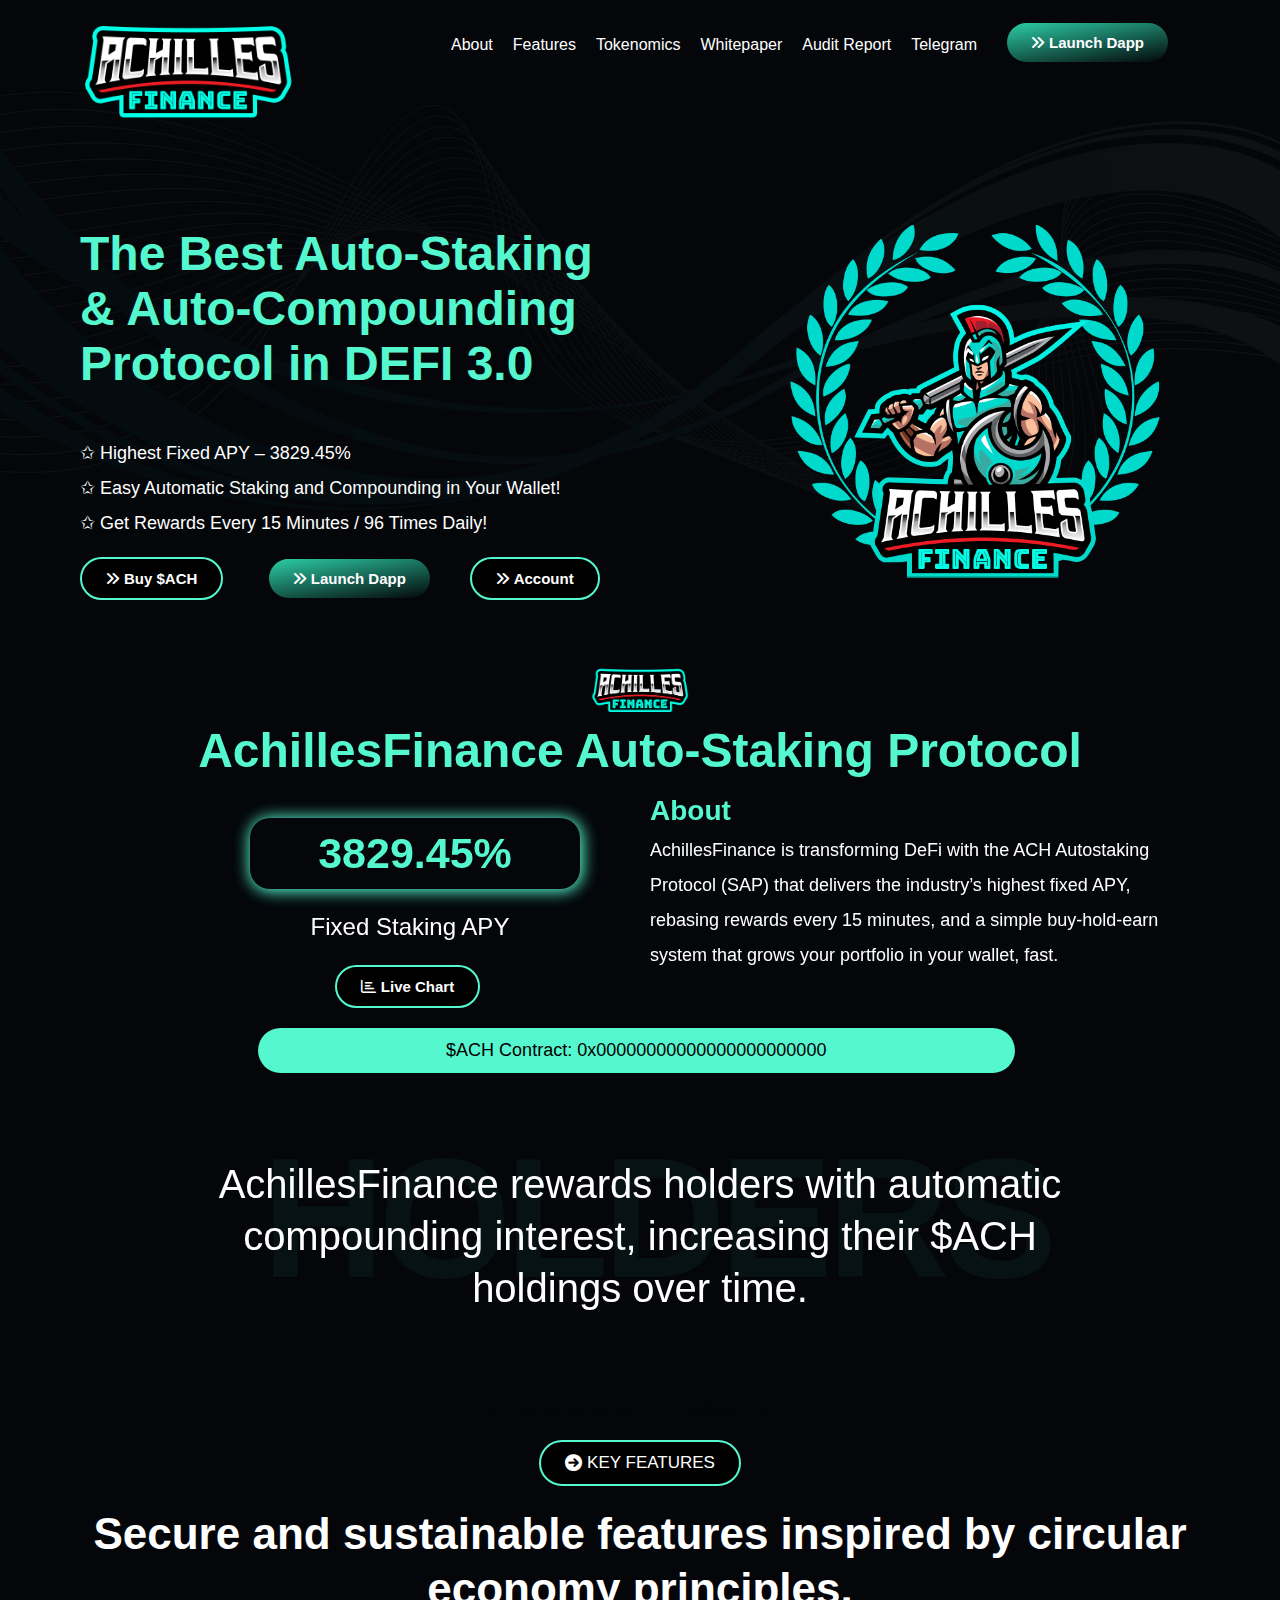
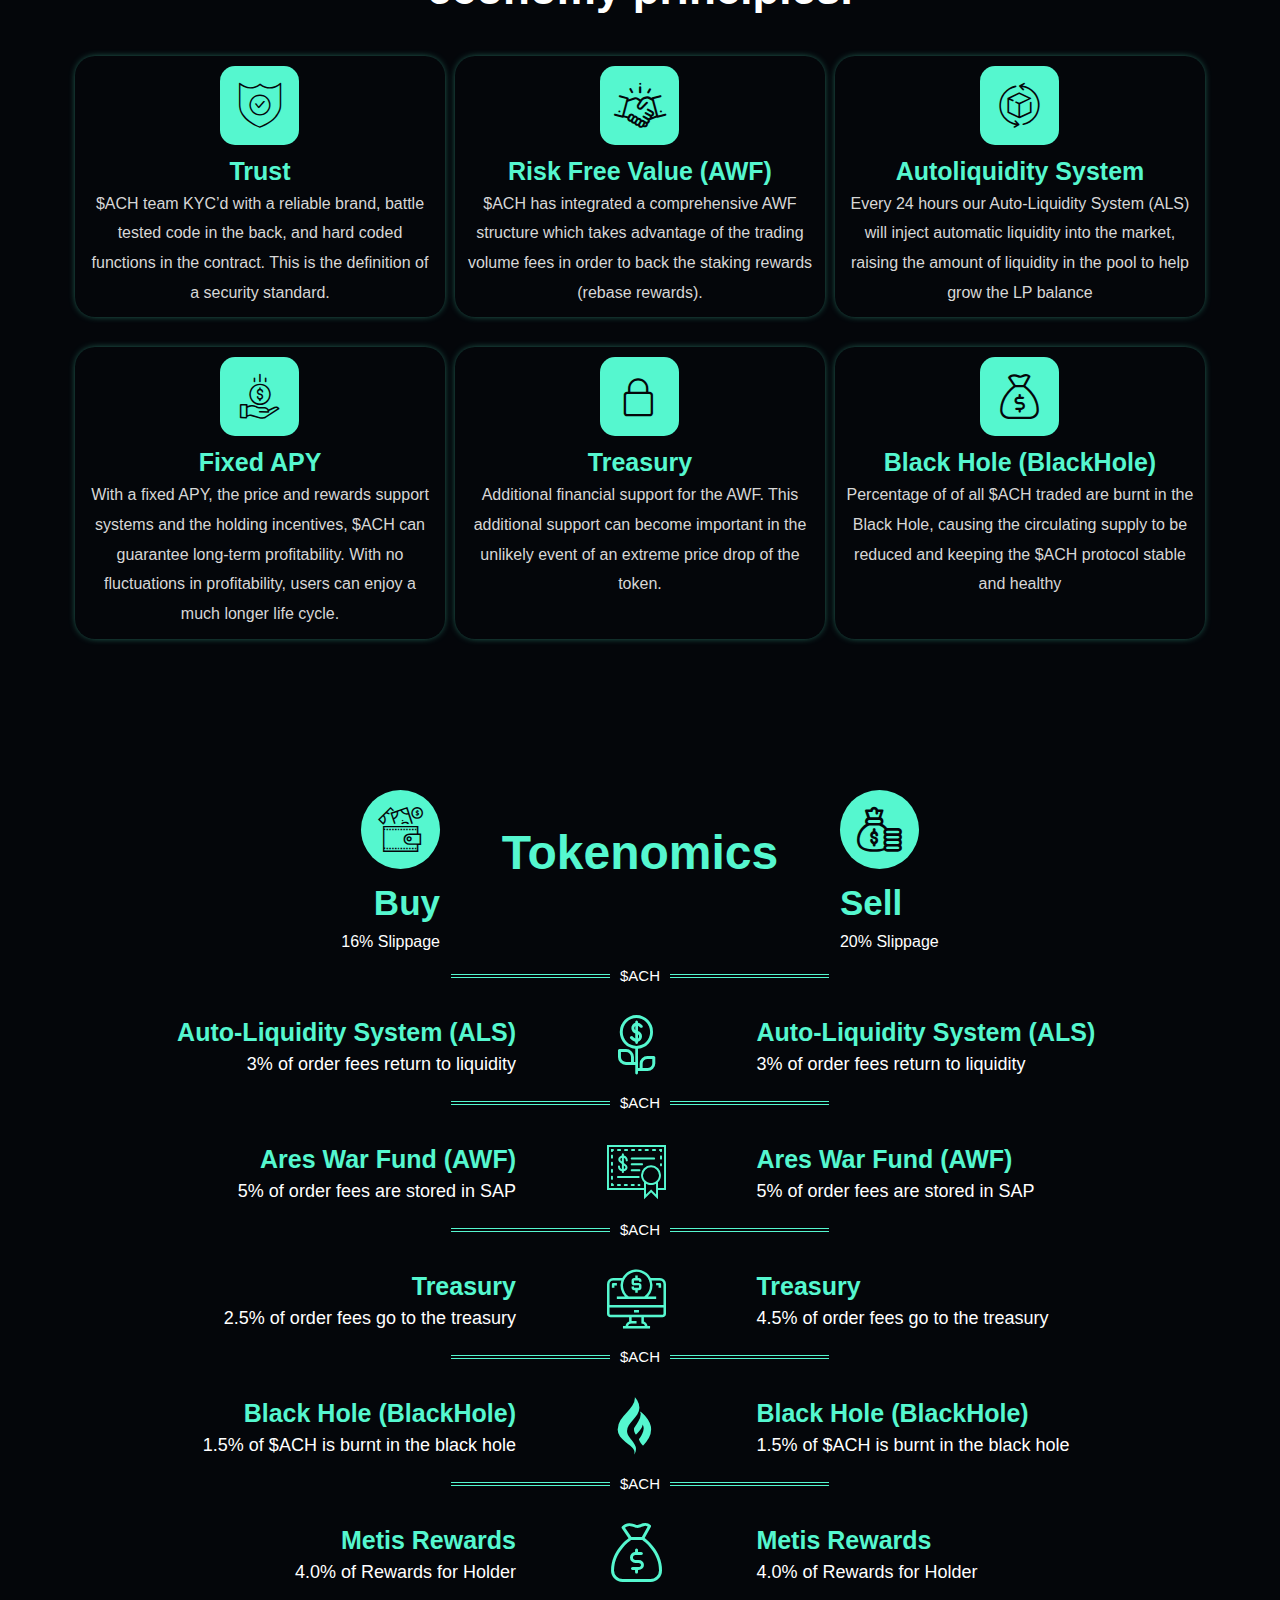
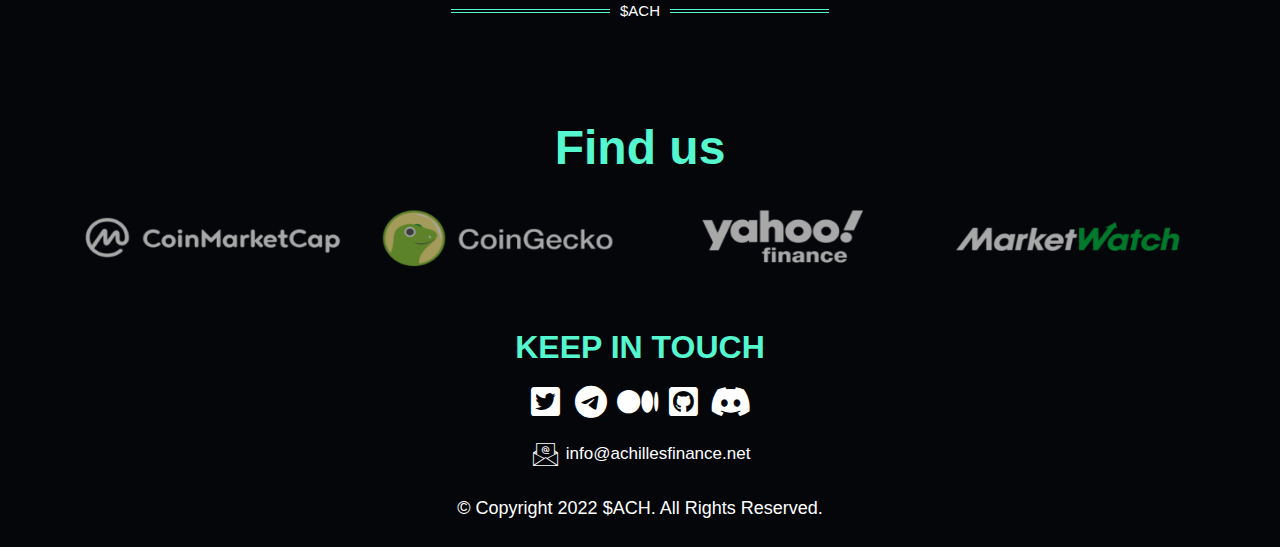
==== index.html @ 30a42293 "update" ====
<!DOCTYPE html>

<html lang="en-US">
    <head>
        <meta http-equiv="Content-Type" content="text/html; charset=UTF-8" />

        <meta name="viewport" content="width=device-width, initial-scale=1" />
        <link rel="profile" href="https://gmpg.org/xfn/11" />
        <title>AchillesFinance – $ACH</title>
        <meta name="robots" content="max-image-preview:large" />
        <link rel="dns-prefetch" href="https://use.fontawesome.com/" />
        <link rel="dns-prefetch" href="https://s.w.org/" />
        <link rel="alternate" type="application/rss+xml" title="AchillesFinance » Feed" href="https://achillesfinance.net/feed/" />
        <link rel="alternate" type="application/rss+xml" title="AchillesFinance » Comments Feed" href="https://achillesfinance.net/comments/feed/" />
        <script type="text/javascript" id="www-widgetapi-script" src="./assets/www-widgetapi.js" async=""></script>
        <script src="./assets/iframe_api"></script>
		<meta property="twitter:card" content="summary_large_image" />
        <meta property="twitter:site" content="@achillesmetis" />
        <meta property="twitter:creator" content="@achillesmetis" />
        <meta property="twitter:title" content="AchillesFinance rewards holders with automatic compounding interest, increasing their $ACH holdings over time." />
        <meta
            property="twitter:description"
            content="AchillesFinance rewards holders with automatic compounding interest, increasing their $ACH holdings over time."
        />
        <meta property="twitter:image" content="https://achillesfinance.net/banner.png" />
        <meta property="og:image" content="https://achillesfinance.net/banner.png" />
        <meta property="og:image:type" content="image/png" />
        <meta property="og:image:width" content="300" />
        <meta property="og:image:height" content="300" />
        <meta property="og:image:alt" content="AchillesFinance rewards holders with automatic compounding interest, increasing their $ACH holdings over time." />
        <meta
            property="og:description"
            content="AchillesFinance rewards holders with automatic compounding interest, increasing their $ACH holdings over time."
        />
        <script>
            window._wpemojiSettings = {
                baseUrl: "https:\/\/s.w.org\/images\/core\/emoji\/13.1.0\/72x72\/",
                ext: ".png",
                svgUrl: "https:\/\/s.w.org\/images\/core\/emoji\/13.1.0\/svg\/",
                svgExt: ".svg",
                source: { concatemoji: "https:\/\/achillesfinance.net\/wp-includes\/js\/wp-emoji-release.min.js?ver=5.9.2" },
            };
            /*! This file is auto-generated */
            !(function (e, a, t) {
                var n,
                    r,
                    o,
                    i = a.createElement("canvas"),
                    p = i.getContext && i.getContext("2d");
                function s(e, t) {
                    var a = String.fromCharCode;
                    p.clearRect(0, 0, i.width, i.height), p.fillText(a.apply(this, e), 0, 0);
                    e = i.toDataURL();
                    return p.clearRect(0, 0, i.width, i.height), p.fillText(a.apply(this, t), 0, 0), e === i.toDataURL();
                }
                function c(e) {
                    var t = a.createElement("script");
                    (t.src = e), (t.defer = t.type = "text/javascript"), a.getElementsByTagName("head")[0].appendChild(t);
                }
                for (o = Array("flag", "emoji"), t.supports = { everything: !0, everythingExceptFlag: !0 }, r = 0; r < o.length; r++)
                    (t.supports[o[r]] = (function (e) {
                        if (!p || !p.fillText) return !1;
                        switch (((p.textBaseline = "top"), (p.font = "600 32px Arial"), e)) {
                            case "flag":
                                return s([127987, 65039, 8205, 9895, 65039], [127987, 65039, 8203, 9895, 65039])
                                    ? !1
                                    : !s([55356, 56826, 55356, 56819], [55356, 56826, 8203, 55356, 56819]) &&
                                          !s(
                                              [55356, 57332, 56128, 56423, 56128, 56418, 56128, 56421, 56128, 56430, 56128, 56423, 56128, 56447],
                                              [55356, 57332, 8203, 56128, 56423, 8203, 56128, 56418, 8203, 56128, 56421, 8203, 56128, 56430, 8203, 56128, 56423, 8203, 56128, 56447]
                                          );
                            case "emoji":
                                return !s([10084, 65039, 8205, 55357, 56613], [10084, 65039, 8203, 55357, 56613]);
                        }
                        return !1;
                    })(o[r])),
                        (t.supports.everything = t.supports.everything && t.supports[o[r]]),
                        "flag" !== o[r] && (t.supports.everythingExceptFlag = t.supports.everythingExceptFlag && t.supports[o[r]]);
                (t.supports.everythingExceptFlag = t.supports.everythingExceptFlag && !t.supports.flag),
                    (t.DOMReady = !1),
                    (t.readyCallback = function () {
                        t.DOMReady = !0;
                    }),
                    t.supports.everything ||
                        ((n = function () {
                            t.readyCallback();
                        }),
                        a.addEventListener
                            ? (a.addEventListener("DOMContentLoaded", n, !1), e.addEventListener("load", n, !1))
                            : (e.attachEvent("onload", n),
                              a.attachEvent("onreadystatechange", function () {
                                  "complete" === a.readyState && t.readyCallback();
                              })),
                        (n = t.source || {}).concatemoji ? c(n.concatemoji) : n.wpemoji && n.twemoji && (c(n.twemoji), c(n.wpemoji)));
            })(window, document, window._wpemojiSettings);
        </script>
        <script src="./assets/wp-emoji-release.min.js" type="text/javascript" defer=""></script>
        <style>
            img.wp-smiley,
            img.emoji {
                display: inline !important;
                border: none !important;
                box-shadow: none !important;
                height: 1em !important;
                width: 1em !important;
                margin: 0 0.07em !important;
                vertical-align: -0.1em !important;
                background: none !important;
                padding: 0 !important;
            }
        </style>
        <link rel="stylesheet" id="astra-theme-css-css" href="./assets/main.min.css" media="all" />
        <style id="astra-theme-css-inline-css">
            html {
                font-size: 93.75%;
            }
            a,
            .page-title {
                color: var(--ast-global-color-0);
            }
            a:hover,
            a:focus {
                color: var(--ast-global-color-1);
            }
            body,
            button,
            input,
            select,
            textarea,
            .ast-button,
            .ast-custom-button {
                font-family: -apple-system, BlinkMacSystemFont, Segoe UI, Roboto, Oxygen-Sans, Ubuntu, Cantarell, Helvetica Neue, sans-serif;
                font-weight: inherit;
                font-size: 15px;
                font-size: 1rem;
            }
            blockquote {
                color: var(--ast-global-color-3);
            }
            .site-title {
                font-size: 35px;
                font-size: 2.3333333333333rem;
                display: block;
            }
            .ast-archive-description .ast-archive-title {
                font-size: 40px;
                font-size: 2.6666666666667rem;
            }
            .site-header .site-description {
                font-size: 15px;
                font-size: 1rem;
                display: none;
            }
            .entry-title {
                font-size: 30px;
                font-size: 2rem;
            }
            h1,
            .entry-content h1 {
                font-size: 40px;
                font-size: 2.6666666666667rem;
            }
            h2,
            .entry-content h2 {
                font-size: 30px;
                font-size: 2rem;
            }
            h3,
            .entry-content h3 {
                font-size: 25px;
                font-size: 1.6666666666667rem;
            }
            h4,
            .entry-content h4 {
                font-size: 20px;
                font-size: 1.3333333333333rem;
            }
            h5,
            .entry-content h5 {
                font-size: 18px;
                font-size: 1.2rem;
            }
            h6,
            .entry-content h6 {
                font-size: 15px;
                font-size: 1rem;
            }
            .ast-single-post .entry-title,
            .page-title {
                font-size: 30px;
                font-size: 2rem;
            }
            ::selection {
                background-color: var(--ast-global-color-0);
                color: #ffffff;
            }
            body,
            h1,
            .entry-title a,
            .entry-content h1,
            h2,
            .entry-content h2,
            h3,
            .entry-content h3,
            h4,
            .entry-content h4,
            h5,
            .entry-content h5,
            h6,
            .entry-content h6 {
                color: var(--ast-global-color-3);
            }
            .tagcloud a:hover,
            .tagcloud a:focus,
            .tagcloud a.current-item {
                color: #ffffff;
                border-color: var(--ast-global-color-0);
                background-color: var(--ast-global-color-0);
            }
            input:focus,
            input[type="text"]:focus,
            input[type="email"]:focus,
            input[type="url"]:focus,
            input[type="password"]:focus,
            input[type="reset"]:focus,
            input[type="search"]:focus,
            textarea:focus {
                border-color: var(--ast-global-color-0);
            }
            input[type="radio"]:checked,
            input[type="reset"],
            input[type="checkbox"]:checked,
            input[type="checkbox"]:hover:checked,
            input[type="checkbox"]:focus:checked,
            input[type="range"]::-webkit-slider-thumb {
                border-color: var(--ast-global-color-0);
                background-color: var(--ast-global-color-0);
                box-shadow: none;
            }
            .site-footer a:hover + .post-count,
            .site-footer a:focus + .post-count {
                background: var(--ast-global-color-0);
                border-color: var(--ast-global-color-0);
            }
            .single .nav-links .nav-previous,
            .single .nav-links .nav-next {
                color: var(--ast-global-color-0);
            }
            .entry-meta,
            .entry-meta * {
                line-height: 1.45;
                color: var(--ast-global-color-0);
            }
            .entry-meta a:hover,
            .entry-meta a:hover *,
            .entry-meta a:focus,
            .entry-meta a:focus *,
            .page-links > .page-link,
            .page-links .page-link:hover,
            .post-navigation a:hover {
                color: var(--ast-global-color-1);
            }
            #cat option,
            .secondary .calendar_wrap thead a,
            .secondary .calendar_wrap thead a:visited {
                color: var(--ast-global-color-0);
            }
            .secondary .calendar_wrap #today,
            .ast-progress-val span {
                background: var(--ast-global-color-0);
            }
            .secondary a:hover + .post-count,
            .secondary a:focus + .post-count {
                background: var(--ast-global-color-0);
                border-color: var(--ast-global-color-0);
            }
            .calendar_wrap #today > a {
                color: #ffffff;
            }
            .page-links .page-link,
            .single .post-navigation a {
                color: var(--ast-global-color-0);
            }
            .ast-archive-title {
                color: var(--ast-global-color-2);
            }
            .widget-title {
                font-size: 21px;
                font-size: 1.4rem;
                color: var(--ast-global-color-2);
            }
            .ast-single-post .entry-content a,
            .ast-comment-content a:not(.ast-comment-edit-reply-wrap a) {
                text-decoration: underline;
            }
            .ast-single-post .wp-block-button .wp-block-button__link,
            .ast-single-post .elementor-button-wrapper .elementor-button,
            .ast-single-post .entry-content .uagb-tab a,
            .ast-single-post .entry-content .uagb-ifb-cta a,
            .ast-single-post .entry-content .wp-block-uagb-buttons a,
            .ast-single-post .entry-content .uabb-module-content a,
            .ast-single-post .entry-content .uagb-post-grid a,
            .ast-single-post .entry-content .uagb-timeline a,
            .ast-single-post .entry-content .uagb-toc__wrap a,
            .ast-single-post .entry-content .uagb-taxomony-box a,
            .ast-single-post .entry-content .woocommerce a {
                text-decoration: none;
            }
            .ast-logo-title-inline .site-logo-img {
                padding-right: 1em;
            }
            .ast-page-builder-template .hentry {
                margin: 0;
            }
            .ast-page-builder-template .site-content > .ast-container {
                max-width: 100%;
                padding: 0;
            }
            .ast-page-builder-template .site-content #primary {
                padding: 0;
                margin: 0;
            }
            .ast-page-builder-template .no-results {
                text-align: center;
                margin: 4em auto;
            }
            .ast-page-builder-template .ast-pagination {
                padding: 2em;
            }
            .ast-page-builder-template .entry-header.ast-no-title.ast-no-thumbnail {
                margin-top: 0;
            }
            .ast-page-builder-template .entry-header.ast-header-without-markup {
                margin-top: 0;
                margin-bottom: 0;
            }
            .ast-page-builder-template .entry-header.ast-no-title.ast-no-meta {
                margin-bottom: 0;
            }
            .ast-page-builder-template.single .post-navigation {
                padding-bottom: 2em;
            }
            .ast-page-builder-template.single-post .site-content > .ast-container {
                max-width: 100%;
            }
            .ast-page-builder-template .entry-header {
                margin-top: 4em;
                margin-left: auto;
                margin-right: auto;
                padding-left: 20px;
                padding-right: 20px;
            }
            .ast-page-builder-template .ast-archive-description {
                margin-top: 4em;
                margin-left: auto;
                margin-right: auto;
                padding-left: 20px;
                padding-right: 20px;
            }
            .single.ast-page-builder-template .entry-header {
                padding-left: 20px;
                padding-right: 20px;
            }
            @media (max-width: 921px) {
                #ast-desktop-header {
                    display: none;
                }
            }
            @media (min-width: 921px) {
                #ast-mobile-header {
                    display: none;
                }
            }
            .wp-block-buttons.aligncenter {
                justify-content: center;
            }
            @media (min-width: 1200px) {
                .wp-block-group .has-background {
                    padding: 20px;
                }
            }
            @media (min-width: 1200px) {
                .wp-block-cover-image.alignwide .wp-block-cover__inner-container,
                .wp-block-cover.alignwide .wp-block-cover__inner-container,
                .wp-block-cover-image.alignfull .wp-block-cover__inner-container,
                .wp-block-cover.alignfull .wp-block-cover__inner-container {
                    width: 100%;
                }
            }
            .ast-plain-container.ast-no-sidebar #primary {
                margin-top: 0;
                margin-bottom: 0;
            }
            @media (max-width: 921px) {
                .ast-theme-transparent-header #primary,
                .ast-theme-transparent-header #secondary {
                    padding: 0;
                }
            }
            .wp-block-columns {
                margin-bottom: unset;
            }
            .wp-block-image.size-full {
                margin: 2rem 0;
            }
            .wp-block-separator.has-background {
                padding: 0;
            }
            .wp-block-gallery {
                margin-bottom: 1.6em;
            }
            .wp-block-group {
                padding-top: 4em;
                padding-bottom: 4em;
            }
            .wp-block-group__inner-container .wp-block-columns:last-child,
            .wp-block-group__inner-container :last-child,
            .wp-block-table table {
                margin-bottom: 0;
            }
            .blocks-gallery-grid {
                width: 100%;
            }
            .wp-block-navigation-link__content {
                padding: 5px 0;
            }
            .wp-block-group .wp-block-group .has-text-align-center,
            .wp-block-group .wp-block-column .has-text-align-center {
                max-width: 100%;
            }
            .has-text-align-center {
                margin: 0 auto;
            }
            @media (max-width: 1200px) {
                .wp-block-group {
                    padding: 3em;
                }
                .wp-block-group .wp-block-group {
                    padding: 1.5em;
                }
                .wp-block-columns,
                .wp-block-column {
                    margin: 1rem 0;
                }
            }
            @media (min-width: 921px) {
                .wp-block-columns .wp-block-group {
                    padding: 2em;
                }
            }
            @media (max-width: 544px) {
                .wp-block-cover-image .wp-block-cover__inner-container,
                .wp-block-cover .wp-block-cover__inner-container {
                    width: unset;
                }
                .wp-block-cover,
                .wp-block-cover-image {
                    padding: 2em 0;
                }
                .wp-block-group,
                .wp-block-cover {
                    padding: 2em;
                }
                .wp-block-media-text__media img,
                .wp-block-media-text__media video {
                    width: unset;
                    max-width: 100%;
                }
                .wp-block-media-text.has-background .wp-block-media-text__content {
                    padding: 1em;
                }
            }
            @media (max-width: 921px) {
                .ast-plain-container.ast-no-sidebar #primary {
                    padding: 0;
                }
            }
            @media (min-width: 544px) {
                .entry-content .wp-block-media-text.has-media-on-the-right .wp-block-media-text__content {
                    padding: 0 8% 0 0;
                }
                .entry-content .wp-block-media-text .wp-block-media-text__content {
                    padding: 0 0 0 8%;
                }
                .ast-plain-container .site-content .entry-content .has-custom-content-position.is-position-bottom-left > *,
                .ast-plain-container .site-content .entry-content .has-custom-content-position.is-position-bottom-right > *,
                .ast-plain-container .site-content .entry-content .has-custom-content-position.is-position-top-left > *,
                .ast-plain-container .site-content .entry-content .has-custom-content-position.is-position-top-right > *,
                .ast-plain-container .site-content .entry-content .has-custom-content-position.is-position-center-right > *,
                .ast-plain-container .site-content .entry-content .has-custom-content-position.is-position-center-left > * {
                    margin: 0;
                }
            }
            @media (max-width: 544px) {
                .entry-content .wp-block-media-text .wp-block-media-text__content {
                    padding: 8% 0;
                }
                .wp-block-media-text .wp-block-media-text__media img {
                    width: auto;
                    max-width: 100%;
                }
            }
            .wp-block-button.is-style-outline .wp-block-button__link {
                border-color: var(--ast-global-color-0);
            }
            .wp-block-button.is-style-outline > .wp-block-button__link:not(.has-text-color),
            .wp-block-button.wp-block-button__link.is-style-outline:not(.has-text-color) {
                color: var(--ast-global-color-0);
            }
            .wp-block-button.is-style-outline .wp-block-button__link:hover,
            .wp-block-button.is-style-outline .wp-block-button__link:focus {
                color: #ffffff !important;
                background-color: var(--ast-global-color-1);
                border-color: var(--ast-global-color-1);
            }
            .post-page-numbers.current .page-link,
            .ast-pagination .page-numbers.current {
                color: #ffffff;
                border-color: var(--ast-global-color-0);
                background-color: var(--ast-global-color-0);
                border-radius: 2px;
            }
            @media (min-width: 544px) {
                .entry-content > .alignleft {
                    margin-right: 20px;
                }
                .entry-content > .alignright {
                    margin-left: 20px;
                }
            }
            h1.widget-title {
                font-weight: inherit;
            }
            h2.widget-title {
                font-weight: inherit;
            }
            h3.widget-title {
                font-weight: inherit;
            }
            @media (max-width: 921px) {
                .ast-separate-container .ast-article-post,
                .ast-separate-container .ast-article-single {
                    padding: 1.5em 2.14em;
                }
                .ast-separate-container #primary,
                .ast-separate-container #secondary {
                    padding: 1.5em 0;
                }
                #primary,
                #secondary {
                    padding: 1.5em 0;
                    margin: 0;
                }
                .ast-left-sidebar #content > .ast-container {
                    display: flex;
                    flex-direction: column-reverse;
                    width: 100%;
                }
                .ast-author-box img.avatar {
                    margin: 20px 0 0 0;
                }
            }
            @media (min-width: 922px) {
                .ast-separate-container.ast-right-sidebar #primary,
                .ast-separate-container.ast-left-sidebar #primary {
                    border: 0;
                }
                .search-no-results.ast-separate-container #primary {
                    margin-bottom: 4em;
                }
            }
            .wp-block-button .wp-block-button__link {
                color: #ffffff;
            }
            .wp-block-button .wp-block-button__link:hover,
            .wp-block-button .wp-block-button__link:focus {
                color: #ffffff;
                background-color: var(--ast-global-color-1);
                border-color: var(--ast-global-color-1);
            }
            .wp-block-button .wp-block-button__link {
                border-style: solid;
                border-color: var(--ast-global-color-0);
                background-color: var(--ast-global-color-0);
                color: #ffffff;
                font-family: inherit;
                font-weight: inherit;
                line-height: 1;
                border-radius: 2px;
            }
            .wp-block-buttons .wp-block-button .wp-block-button__link {
                padding-top: 15px;
                padding-right: 30px;
                padding-bottom: 15px;
                padding-left: 30px;
            }
            @media (max-width: 921px) {
                .wp-block-button .wp-block-button__link {
                    padding-top: 14px;
                    padding-right: 28px;
                    padding-bottom: 14px;
                    padding-left: 28px;
                }
            }
            @media (max-width: 544px) {
                .wp-block-button .wp-block-button__link {
                    padding-top: 12px;
                    padding-right: 24px;
                    padding-bottom: 12px;
                    padding-left: 24px;
                }
            }
            .menu-toggle,
            button,
            .ast-button,
            .ast-custom-button,
            .button,
            input#submit,
            input[type="button"],
            input[type="submit"],
            input[type="reset"],
            form[CLASS*="wp-block-search__"].wp-block-search .wp-block-search__inside-wrapper .wp-block-search__button,
            body .wp-block-file .wp-block-file__button {
                border-style: solid;
                border-top-width: 0;
                border-right-width: 0;
                border-left-width: 0;
                border-bottom-width: 0;
                color: #ffffff;
                border-color: var(--ast-global-color-0);
                background-color: var(--ast-global-color-0);
                border-radius: 2px;
                padding-top: 15px;
                padding-right: 30px;
                padding-bottom: 15px;
                padding-left: 30px;
                font-family: inherit;
                font-weight: inherit;
                line-height: 1;
            }
            button:focus,
            .menu-toggle:hover,
            button:hover,
            .ast-button:hover,
            .ast-custom-button:hover .button:hover,
            .ast-custom-button:hover,
            input[type="reset"]:hover,
            input[type="reset"]:focus,
            input#submit:hover,
            input#submit:focus,
            input[type="button"]:hover,
            input[type="button"]:focus,
            input[type="submit"]:hover,
            input[type="submit"]:focus,
            form[CLASS*="wp-block-search__"].wp-block-search .wp-block-search__inside-wrapper .wp-block-search__button:hover,
            form[CLASS*="wp-block-search__"].wp-block-search .wp-block-search__inside-wrapper .wp-block-search__button:focus,
            body .wp-block-file .wp-block-file__button:hover,
            body .wp-block-file .wp-block-file__button:focus {
                color: #ffffff;
                background-color: var(--ast-global-color-1);
                border-color: var(--ast-global-color-1);
            }
            @media (min-width: 544px) {
                .ast-container {
                    max-width: 100%;
                }
            }
            @media (max-width: 544px) {
                .ast-separate-container .ast-article-post,
                .ast-separate-container .ast-article-single,
                .ast-separate-container .comments-title,
                .ast-separate-container .ast-archive-description {
                    padding: 1.5em 1em;
                }
                .ast-separate-container #content .ast-container {
                    padding-left: 0.54em;
                    padding-right: 0.54em;
                }
                .ast-separate-container .ast-comment-list li.depth-1 {
                    padding: 1.5em 1em;
                    margin-bottom: 1.5em;
                }
                .ast-separate-container .ast-comment-list .bypostauthor {
                    padding: 0.5em;
                }
                .ast-search-menu-icon.ast-dropdown-active .search-field {
                    width: 170px;
                }
                .menu-toggle,
                button,
                .ast-button,
                .button,
                input#submit,
                input[type="button"],
                input[type="submit"],
                input[type="reset"] {
                    padding-top: 12px;
                    padding-right: 24px;
                    padding-bottom: 12px;
                    padding-left: 24px;
                }
            }
            @media (max-width: 921px) {
                .menu-toggle,
                button,
                .ast-button,
                .button,
                input#submit,
                input[type="button"],
                input[type="submit"],
                input[type="reset"] {
                    padding-top: 14px;
                    padding-right: 28px;
                    padding-bottom: 14px;
                    padding-left: 28px;
                }
                .ast-mobile-header-stack .main-header-bar .ast-search-menu-icon {
                    display: inline-block;
                }
                .ast-header-break-point.ast-header-custom-item-outside .ast-mobile-header-stack .main-header-bar .ast-search-icon {
                    margin: 0;
                }
                .ast-comment-avatar-wrap img {
                    max-width: 2.5em;
                }
                .ast-separate-container .ast-comment-list li.depth-1 {
                    padding: 1.5em 2.14em;
                }
                .ast-separate-container .comment-respond {
                    padding: 2em 2.14em;
                }
                .ast-comment-meta {
                    padding: 0 1.8888em 1.3333em;
                }
            }
            .entry-content > .wp-block-group,
            .entry-content > .wp-block-media-text,
            .entry-content > .wp-block-cover,
            .entry-content > .wp-block-columns {
                max-width: 58em;
                width: calc(100% - 4em);
                margin-left: auto;
                margin-right: auto;
            }
            .entry-content [class*="__inner-container"] > .alignfull {
                max-width: 100%;
                margin-left: 0;
                margin-right: 0;
            }
            .entry-content [class*="__inner-container"] > *:not(.alignwide):not(.alignfull):not(.alignleft):not(.alignright) {
                margin-left: auto;
                margin-right: auto;
            }
            .entry-content [class*="__inner-container"] > *:not(.alignwide):not(p):not(.alignfull):not(.alignleft):not(.alignright):not(.is-style-wide):not(iframe) {
                max-width: 50rem;
                width: 100%;
            }
            @media (min-width: 921px) {
                .entry-content > .wp-block-group.alignwide.has-background,
                .entry-content > .wp-block-group.alignfull.has-background,
                .entry-content > .wp-block-cover.alignwide,
                .entry-content > .wp-block-cover.alignfull,
                .entry-content > .wp-block-columns.has-background.alignwide,
                .entry-content > .wp-block-columns.has-background.alignfull {
                    margin-top: 0;
                    margin-bottom: 0;
                    padding: 6em 4em;
                }
                .entry-content > .wp-block-columns.has-background {
                    margin-bottom: 0;
                }
            }
            @media (min-width: 1200px) {
                .entry-content .alignfull p {
                    max-width: 1200px;
                }
                .entry-content .alignfull {
                    max-width: 100%;
                    width: 100%;
                }
                .ast-page-builder-template .entry-content .alignwide,
                .entry-content [class*="__inner-container"] > .alignwide {
                    max-width: 1200px;
                    margin-left: 0;
                    margin-right: 0;
                }
                .entry-content .alignfull [class*="__inner-container"] > .alignwide {
                    max-width: 80rem;
                }
            }
            @media (min-width: 545px) {
                .site-main .entry-content > .alignwide {
                    margin: 0 auto;
                }
                .wp-block-group.has-background,
                .entry-content > .wp-block-cover,
                .entry-content > .wp-block-columns.has-background {
                    padding: 4em;
                    margin-top: 0;
                    margin-bottom: 0;
                }
                .entry-content .wp-block-media-text.alignfull .wp-block-media-text__content,
                .entry-content .wp-block-media-text.has-background .wp-block-media-text__content {
                    padding: 0 8%;
                }
            }
            @media (max-width: 921px) {
                .site-title {
                    display: block;
                }
                .ast-archive-description .ast-archive-title {
                    font-size: 40px;
                }
                .site-header .site-description {
                    display: none;
                }
                .entry-title {
                    font-size: 30px;
                }
                h1,
                .entry-content h1 {
                    font-size: 30px;
                }
                h2,
                .entry-content h2 {
                    font-size: 25px;
                }
                h3,
                .entry-content h3 {
                    font-size: 20px;
                }
                .ast-single-post .entry-title,
                .page-title {
                    font-size: 30px;
                }
            }
            @media (max-width: 544px) {
                .site-title {
                    display: block;
                }
                .ast-archive-description .ast-archive-title {
                    font-size: 40px;
                }
                .site-header .site-description {
                    display: none;
                }
                .entry-title {
                    font-size: 30px;
                }
                h1,
                .entry-content h1 {
                    font-size: 30px;
                }
                h2,
                .entry-content h2 {
                    font-size: 25px;
                }
                h3,
                .entry-content h3 {
                    font-size: 20px;
                }
                .ast-single-post .entry-title,
                .page-title {
                    font-size: 30px;
                }
            }
            @media (max-width: 921px) {
                html {
                    font-size: 85.5%;
                }
            }
            @media (max-width: 544px) {
                html {
                    font-size: 85.5%;
                }
            }
            @media (min-width: 922px) {
                .ast-container {
                    max-width: 1240px;
                }
            }
            @media (min-width: 922px) {
                .site-content .ast-container {
                    display: flex;
                }
            }
            @media (max-width: 921px) {
                .site-content .ast-container {
                    flex-direction: column;
                }
            }
            @media (min-width: 922px) {
                .main-header-menu .sub-menu .menu-item.ast-left-align-sub-menu:hover > .sub-menu,
                .main-header-menu .sub-menu .menu-item.ast-left-align-sub-menu.focus > .sub-menu {
                    margin-left: -0px;
                }
            }
            .wp-block-search {
                margin-bottom: 20px;
            }
            .wp-block-site-tagline {
                margin-top: 20px;
            }
            form.wp-block-search .wp-block-search__input,
            .wp-block-search.wp-block-search__button-inside .wp-block-search__inside-wrapper,
            .wp-block-search.wp-block-search__button-inside .wp-block-search__inside-wrapper {
                border-color: #eaeaea;
                background: #fafafa;
            }
            .wp-block-search.wp-block-search__button-inside .wp-block-search__inside-wrapper .wp-block-search__input:focus,
            .wp-block-loginout input:focus {
                outline: thin dotted;
            }
            .wp-block-loginout input:focus {
                border-color: transparent;
            }
            form.wp-block-search .wp-block-search__inside-wrapper .wp-block-search__input {
                padding: 12px;
            }
            form.wp-block-search .wp-block-search__button svg {
                fill: currentColor;
                width: 20px;
                height: 20px;
            }
            .wp-block-loginout p label {
                display: block;
            }
            .wp-block-loginout p:not(.login-remember):not(.login-submit) input {
                width: 100%;
            }
            .wp-block-loginout .login-remember input {
                width: 1.1rem;
                height: 1.1rem;
                margin: 0 5px 4px 0;
                vertical-align: middle;
            }
            body .wp-block-file .wp-block-file__button {
                text-decoration: none;
            }
            blockquote {
                padding: 0 1.2em 1.2em;
            }
            .wp-block-file {
                display: flex;
                align-items: center;
                flex-wrap: wrap;
                justify-content: space-between;
            }
            .wp-block-pullquote {
                border: none;
            }
            .wp-block-pullquote blockquote::before {
                content: "\201D";
                font-family: "Helvetica", sans-serif;
                display: flex;
                transform: rotate(180deg);
                font-size: 6rem;
                font-style: normal;
                line-height: 1;
                font-weight: bold;
                align-items: center;
                justify-content: center;
            }
            figure.wp-block-pullquote.is-style-solid-color blockquote {
                max-width: 100%;
                text-align: inherit;
            }
            ul.wp-block-categories-list.wp-block-categories,
            ul.wp-block-archives-list.wp-block-archives {
                list-style-type: none;
            }
            .wp-block-button__link {
                border: 2px solid currentColor;
            }
            ul,
            ol {
                margin-left: 20px;
            }
            figure.alignright figcaption {
                text-align: right;
            }
            :root .has-ast-global-color-0-color {
                color: var(--ast-global-color-0);
            }
            :root .has-ast-global-color-0-background-color {
                background-color: var(--ast-global-color-0);
            }
            :root .wp-block-button .has-ast-global-color-0-color {
                color: var(--ast-global-color-0);
            }
            :root .wp-block-button .has-ast-global-color-0-background-color {
                background-color: var(--ast-global-color-0);
            }
            :root .has-ast-global-color-1-color {
                color: var(--ast-global-color-1);
            }
            :root .has-ast-global-color-1-background-color {
                background-color: var(--ast-global-color-1);
            }
            :root .wp-block-button .has-ast-global-color-1-color {
                color: var(--ast-global-color-1);
            }
            :root .wp-block-button .has-ast-global-color-1-background-color {
                background-color: var(--ast-global-color-1);
            }
            :root .has-ast-global-color-2-color {
                color: var(--ast-global-color-2);
            }
            :root .has-ast-global-color-2-background-color {
                background-color: var(--ast-global-color-2);
            }
            :root .wp-block-button .has-ast-global-color-2-color {
                color: var(--ast-global-color-2);
            }
            :root .wp-block-button .has-ast-global-color-2-background-color {
                background-color: var(--ast-global-color-2);
            }
            :root .has-ast-global-color-3-color {
                color: var(--ast-global-color-3);
            }
            :root .has-ast-global-color-3-background-color {
                background-color: var(--ast-global-color-3);
            }
            :root .wp-block-button .has-ast-global-color-3-color {
                color: var(--ast-global-color-3);
            }
            :root .wp-block-button .has-ast-global-color-3-background-color {
                background-color: var(--ast-global-color-3);
            }
            :root .has-ast-global-color-4-color {
                color: var(--ast-global-color-4);
            }
            :root .has-ast-global-color-4-background-color {
                background-color: var(--ast-global-color-4);
            }
            :root .wp-block-button .has-ast-global-color-4-color {
                color: var(--ast-global-color-4);
            }
            :root .wp-block-button .has-ast-global-color-4-background-color {
                background-color: var(--ast-global-color-4);
            }
            :root .has-ast-global-color-5-color {
                color: var(--ast-global-color-5);
            }
            :root .has-ast-global-color-5-background-color {
                background-color: var(--ast-global-color-5);
            }
            :root .wp-block-button .has-ast-global-color-5-color {
                color: var(--ast-global-color-5);
            }
            :root .wp-block-button .has-ast-global-color-5-background-color {
                background-color: var(--ast-global-color-5);
            }
            :root .has-ast-global-color-6-color {
                color: var(--ast-global-color-6);
            }
            :root .has-ast-global-color-6-background-color {
                background-color: var(--ast-global-color-6);
            }
            :root .wp-block-button .has-ast-global-color-6-color {
                color: var(--ast-global-color-6);
            }
            :root .wp-block-button .has-ast-global-color-6-background-color {
                background-color: var(--ast-global-color-6);
            }
            :root .has-ast-global-color-7-color {
                color: var(--ast-global-color-7);
            }
            :root .has-ast-global-color-7-background-color {
                background-color: var(--ast-global-color-7);
            }
            :root .wp-block-button .has-ast-global-color-7-color {
                color: var(--ast-global-color-7);
            }
            :root .wp-block-button .has-ast-global-color-7-background-color {
                background-color: var(--ast-global-color-7);
            }
            :root .has-ast-global-color-8-color {
                color: var(--ast-global-color-8);
            }
            :root .has-ast-global-color-8-background-color {
                background-color: var(--ast-global-color-8);
            }
            :root .wp-block-button .has-ast-global-color-8-color {
                color: var(--ast-global-color-8);
            }
            :root .wp-block-button .has-ast-global-color-8-background-color {
                background-color: var(--ast-global-color-8);
            }
            :root {
                --ast-global-color-0: #0170b9;
                --ast-global-color-1: #3a3a3a;
                --ast-global-color-2: #3a3a3a;
                --ast-global-color-3: #4b4f58;
                --ast-global-color-4: #f5f5f5;
                --ast-global-color-5: #ffffff;
                --ast-global-color-6: #f2f5f7;
                --ast-global-color-7: #424242;
                --ast-global-color-8: #000000;
            }
            .ast-breadcrumbs .trail-browse,
            .ast-breadcrumbs .trail-items,
            .ast-breadcrumbs .trail-items li {
                display: inline-block;
                margin: 0;
                padding: 0;
                border: none;
                background: inherit;
                text-indent: 0;
            }
            .ast-breadcrumbs .trail-browse {
                font-size: inherit;
                font-style: inherit;
                font-weight: inherit;
                color: inherit;
            }
            .ast-breadcrumbs .trail-items {
                list-style: none;
            }
            .trail-items li::after {
                padding: 0 0.3em;
                content: "\00bb";
            }
            .trail-items li:last-of-type::after {
                display: none;
            }
            h1,
            .entry-content h1,
            h2,
            .entry-content h2,
            h3,
            .entry-content h3,
            h4,
            .entry-content h4,
            h5,
            .entry-content h5,
            h6,
            .entry-content h6 {
                color: var(--ast-global-color-2);
            }
            .entry-title a {
                color: var(--ast-global-color-2);
            }
            @media (max-width: 921px) {
                .ast-builder-grid-row-container.ast-builder-grid-row-tablet-3-firstrow .ast-builder-grid-row > *:first-child,
                .ast-builder-grid-row-container.ast-builder-grid-row-tablet-3-lastrow .ast-builder-grid-row > *:last-child {
                    grid-column: 1 / -1;
                }
            }
            @media (max-width: 544px) {
                .ast-builder-grid-row-container.ast-builder-grid-row-mobile-3-firstrow .ast-builder-grid-row > *:first-child,
                .ast-builder-grid-row-container.ast-builder-grid-row-mobile-3-lastrow .ast-builder-grid-row > *:last-child {
                    grid-column: 1 / -1;
                }
            }
            .ast-builder-layout-element[data-section="title_tagline"] {
                display: flex;
            }
            @media (max-width: 921px) {
                .ast-header-break-point .ast-builder-layout-element[data-section="title_tagline"] {
                    display: flex;
                }
            }
            @media (max-width: 544px) {
                .ast-header-break-point .ast-builder-layout-element[data-section="title_tagline"] {
                    display: flex;
                }
            }
            .elementor-widget-heading .elementor-heading-title {
                margin: 0;
            }
            .elementor-post.elementor-grid-item.hentry {
                margin-bottom: 0;
            }
            .woocommerce div.product .elementor-element.elementor-products-grid .related.products ul.products li.product,
            .elementor-element .elementor-wc-products .woocommerce[class*="columns-"] ul.products li.product {
                width: auto;
                margin: 0;
                float: none;
            }
            .elementor-toc__list-wrapper {
                margin: 0;
            }
            .ast-left-sidebar .elementor-section.elementor-section-stretched,
            .ast-right-sidebar .elementor-section.elementor-section-stretched {
                max-width: 100%;
                left: 0 !important;
            }
            .elementor-template-full-width .ast-container {
                display: block;
            }
            @media (max-width: 544px) {
                .elementor-element .elementor-wc-products .woocommerce[class*="columns-"] ul.products li.product {
                    width: auto;
                    margin: 0;
                }
                .elementor-element .woocommerce .woocommerce-result-count {
                    float: none;
                }
            }
            .ast-header-break-point .main-header-bar {
                border-bottom-width: 1px;
            }
            @media (min-width: 922px) {
                .main-header-bar {
                    border-bottom-width: 1px;
                }
            }
            .main-header-menu .menu-item,
            #astra-footer-menu .menu-item,
            .main-header-bar .ast-masthead-custom-menu-items {
                -js-display: flex;
                display: flex;
                -webkit-box-pack: center;
                -webkit-justify-content: center;
                -moz-box-pack: center;
                -ms-flex-pack: center;
                justify-content: center;
                -webkit-box-orient: vertical;
                -webkit-box-direction: normal;
                -webkit-flex-direction: column;
                -moz-box-orient: vertical;
                -moz-box-direction: normal;
                -ms-flex-direction: column;
                flex-direction: column;
            }
            .main-header-menu > .menu-item > .menu-link,
            #astra-footer-menu > .menu-item > .menu-link {
                height: 100%;
                -webkit-box-align: center;
                -webkit-align-items: center;
                -moz-box-align: center;
                -ms-flex-align: center;
                align-items: center;
                -js-display: flex;
                display: flex;
            }
            .ast-header-break-point .main-navigation ul .menu-item .menu-link .icon-arrow:first-of-type svg {
                top: 0.2em;
                margin-top: 0px;
                margin-left: 0px;
                width: 0.65em;
                transform: translate(0, -2px) rotateZ(270deg);
            }
            .ast-mobile-popup-content .ast-submenu-expanded > .ast-menu-toggle {
                transform: rotateX(180deg);
            }
            .ast-separate-container .blog-layout-1,
            .ast-separate-container .blog-layout-2,
            .ast-separate-container .blog-layout-3 {
                background-color: transparent;
                background-image: none;
            }
            .ast-separate-container .ast-article-post {
                background-color: var(--ast-global-color-5);
            }
            @media (max-width: 921px) {
                .ast-separate-container .ast-article-post {
                    background-color: var(--ast-global-color-5);
                }
            }
            @media (max-width: 544px) {
                .ast-separate-container .ast-article-post {
                    background-color: var(--ast-global-color-5);
                }
            }
            .ast-separate-container .ast-article-single:not(.ast-related-post),
            .ast-separate-container .comments-area .comment-respond,
            .ast-separate-container .comments-area .ast-comment-list li,
            .ast-separate-container .ast-woocommerce-container,
            .ast-separate-container .error-404,
            .ast-separate-container .no-results,
            .single.ast-separate-container .ast-author-meta,
            .ast-separate-container .related-posts-title-wrapper,
            .ast-separate-container.ast-two-container #secondary .widget,
            .ast-separate-container .comments-count-wrapper,
            .ast-box-layout.ast-plain-container .site-content,
            .ast-padded-layout.ast-plain-container .site-content,
            .ast-separate-container .comments-area .comments-title {
                background-color: var(--ast-global-color-5);
            }
            @media (max-width: 921px) {
                .ast-separate-container .ast-article-single:not(.ast-related-post),
                .ast-separate-container .comments-area .comment-respond,
                .ast-separate-container .comments-area .ast-comment-list li,
                .ast-separate-container .ast-woocommerce-container,
                .ast-separate-container .error-404,
                .ast-separate-container .no-results,
                .single.ast-separate-container .ast-author-meta,
                .ast-separate-container .related-posts-title-wrapper,
                .ast-separate-container.ast-two-container #secondary .widget,
                .ast-separate-container .comments-count-wrapper,
                .ast-box-layout.ast-plain-container .site-content,
                .ast-padded-layout.ast-plain-container .site-content,
                .ast-separate-container .comments-area .comments-title {
                    background-color: var(--ast-global-color-5);
                }
            }
            @media (max-width: 544px) {
                .ast-separate-container .ast-article-single:not(.ast-related-post),
                .ast-separate-container .comments-area .comment-respond,
                .ast-separate-container .comments-area .ast-comment-list li,
                .ast-separate-container .ast-woocommerce-container,
                .ast-separate-container .error-404,
                .ast-separate-container .no-results,
                .single.ast-separate-container .ast-author-meta,
                .ast-separate-container .related-posts-title-wrapper,
                .ast-separate-container.ast-two-container #secondary .widget,
                .ast-separate-container .comments-count-wrapper,
                .ast-box-layout.ast-plain-container .site-content,
                .ast-padded-layout.ast-plain-container .site-content,
                .ast-separate-container .comments-area .comments-title {
                    background-color: var(--ast-global-color-5);
                }
            }
            .ast-plain-container,
            .ast-page-builder-template {
                background-color: var(--ast-global-color-5);
            }
            @media (max-width: 921px) {
                .ast-plain-container,
                .ast-page-builder-template {
                    background-color: var(--ast-global-color-5);
                }
            }
            @media (max-width: 544px) {
                .ast-plain-container,
                .ast-page-builder-template {
                    background-color: var(--ast-global-color-5);
                }
            }
            .ast-mobile-header-content > *,
            .ast-desktop-header-content > * {
                padding: 10px 0;
                height: auto;
            }
            .ast-mobile-header-content > *:first-child,
            .ast-desktop-header-content > *:first-child {
                padding-top: 10px;
            }
            .ast-mobile-header-content > .ast-builder-menu,
            .ast-desktop-header-content > .ast-builder-menu {
                padding-top: 0;
            }
            .ast-mobile-header-content > *:last-child,
            .ast-desktop-header-content > *:last-child {
                padding-bottom: 0;
            }
            .ast-mobile-header-content .ast-search-menu-icon.ast-inline-search label,
            .ast-desktop-header-content .ast-search-menu-icon.ast-inline-search label {
                width: 100%;
            }
            .ast-desktop-header-content .main-header-bar-navigation .ast-submenu-expanded > .ast-menu-toggle::before {
                transform: rotateX(180deg);
            }
            #ast-desktop-header .ast-desktop-header-content,
            .ast-mobile-header-content .ast-search-icon,
            .ast-desktop-header-content .ast-search-icon,
            .ast-mobile-header-wrap .ast-mobile-header-content,
            .ast-main-header-nav-open.ast-popup-nav-open .ast-mobile-header-wrap .ast-mobile-header-content,
            .ast-main-header-nav-open.ast-popup-nav-open .ast-desktop-header-content {
                display: none;
            }
            .ast-main-header-nav-open.ast-header-break-point #ast-desktop-header .ast-desktop-header-content,
            .ast-main-header-nav-open.ast-header-break-point .ast-mobile-header-wrap .ast-mobile-header-content {
                display: block;
            }
            .ast-desktop .ast-desktop-header-content .astra-menu-animation-slide-up > .menu-item > .sub-menu,
            .ast-desktop .ast-desktop-header-content .astra-menu-animation-slide-up > .menu-item .menu-item > .sub-menu,
            .ast-desktop .ast-desktop-header-content .astra-menu-animation-slide-down > .menu-item > .sub-menu,
            .ast-desktop .ast-desktop-header-content .astra-menu-animation-slide-down > .menu-item .menu-item > .sub-menu,
            .ast-desktop .ast-desktop-header-content .astra-menu-animation-fade > .menu-item > .sub-menu,
            .ast-desktop .ast-desktop-header-content .astra-menu-animation-fade > .menu-item .menu-item > .sub-menu {
                opacity: 1;
                visibility: visible;
            }
            .ast-hfb-header.ast-default-menu-enable.ast-header-break-point .ast-mobile-header-wrap .ast-mobile-header-content .main-header-bar-navigation {
                width: unset;
                margin: unset;
            }
            .ast-mobile-header-content.content-align-flex-end .main-header-bar-navigation .menu-item-has-children > .ast-menu-toggle,
            .ast-desktop-header-content.content-align-flex-end .main-header-bar-navigation .menu-item-has-children > .ast-menu-toggle {
                left: calc(20px - 0.907em);
            }
            .ast-mobile-header-content .ast-search-menu-icon,
            .ast-mobile-header-content .ast-search-menu-icon.slide-search,
            .ast-desktop-header-content .ast-search-menu-icon,
            .ast-desktop-header-content .ast-search-menu-icon.slide-search {
                width: 100%;
                position: relative;
                display: block;
                right: auto;
                transform: none;
            }
            .ast-mobile-header-content .ast-search-menu-icon.slide-search .search-form,
            .ast-mobile-header-content .ast-search-menu-icon .search-form,
            .ast-desktop-header-content .ast-search-menu-icon.slide-search .search-form,
            .ast-desktop-header-content .ast-search-menu-icon .search-form {
                right: 0;
                visibility: visible;
                opacity: 1;
                position: relative;
                top: auto;
                transform: none;
                padding: 0;
                display: block;
                overflow: hidden;
            }
            .ast-mobile-header-content .ast-search-menu-icon.ast-inline-search .search-field,
            .ast-mobile-header-content .ast-search-menu-icon .search-field,
            .ast-desktop-header-content .ast-search-menu-icon.ast-inline-search .search-field,
            .ast-desktop-header-content .ast-search-menu-icon .search-field {
                width: 100%;
                padding-right: 5.5em;
            }
            .ast-mobile-header-content .ast-search-menu-icon .search-submit,
            .ast-desktop-header-content .ast-search-menu-icon .search-submit {
                display: block;
                position: absolute;
                height: 100%;
                top: 0;
                right: 0;
                padding: 0 1em;
                border-radius: 0;
            }
            .ast-hfb-header.ast-default-menu-enable.ast-header-break-point .ast-mobile-header-wrap .ast-mobile-header-content .main-header-bar-navigation ul .sub-menu .menu-link {
                padding-left: 30px;
            }
            .ast-hfb-header.ast-default-menu-enable.ast-header-break-point .ast-mobile-header-wrap .ast-mobile-header-content .main-header-bar-navigation .sub-menu .menu-item .menu-item .menu-link {
                padding-left: 40px;
            }
            .ast-mobile-popup-drawer.active .ast-mobile-popup-inner {
                background-color: #ffffff;
            }
            .ast-mobile-header-wrap .ast-mobile-header-content,
            .ast-desktop-header-content {
                background-color: #ffffff;
            }
            .ast-mobile-popup-content > *,
            .ast-mobile-header-content > *,
            .ast-desktop-popup-content > *,
            .ast-desktop-header-content > * {
                padding-top: 0px;
                padding-bottom: 0px;
            }
            .content-align-flex-start .ast-builder-layout-element {
                justify-content: flex-start;
            }
            .content-align-flex-start .main-header-menu {
                text-align: left;
            }
            .ast-mobile-popup-drawer.active .menu-toggle-close {
                color: #3a3a3a;
            }
            .ast-mobile-header-wrap .ast-primary-header-bar,
            .ast-primary-header-bar .site-primary-header-wrap {
                min-height: 70px;
            }
            .ast-desktop .ast-primary-header-bar .main-header-menu > .menu-item {
                line-height: 70px;
            }
            @media (max-width: 921px) {
                #masthead .ast-mobile-header-wrap .ast-primary-header-bar,
                #masthead .ast-mobile-header-wrap .ast-below-header-bar {
                    padding-left: 20px;
                    padding-right: 20px;
                }
            }
            .ast-header-break-point .ast-primary-header-bar {
                border-bottom-width: 1px;
                border-bottom-color: #eaeaea;
                border-bottom-style: solid;
            }
            @media (min-width: 922px) {
                .ast-primary-header-bar {
                    border-bottom-width: 1px;
                    border-bottom-color: #eaeaea;
                    border-bottom-style: solid;
                }
            }
            .ast-primary-header-bar {
                background-color: #ffffff;
                background-image: none;
            }
            .ast-primary-header-bar {
                display: block;
            }
            @media (max-width: 921px) {
                .ast-header-break-point .ast-primary-header-bar {
                    display: grid;
                }
            }
            @media (max-width: 544px) {
                .ast-header-break-point .ast-primary-header-bar {
                    display: grid;
                }
            }
            [data-section="section-header-mobile-trigger"] .ast-button-wrap .ast-mobile-menu-trigger-minimal {
                color: var(--ast-global-color-0);
                border: none;
                background: transparent;
            }
            [data-section="section-header-mobile-trigger"] .ast-button-wrap .mobile-menu-toggle-icon .ast-mobile-svg {
                width: 20px;
                height: 20px;
                fill: var(--ast-global-color-0);
            }
            [data-section="section-header-mobile-trigger"] .ast-button-wrap .mobile-menu-wrap .mobile-menu {
                color: var(--ast-global-color-0);
            }
            .ast-builder-menu-mobile .main-navigation .menu-item > .menu-link {
                font-family: inherit;
                font-weight: inherit;
            }
            .ast-builder-menu-mobile .main-navigation .menu-item.menu-item-has-children > .ast-menu-toggle {
                top: 0;
            }
            .ast-builder-menu-mobile .main-navigation .menu-item-has-children > .menu-link:after {
                content: unset;
            }
            .ast-hfb-header .ast-builder-menu-mobile .main-header-menu,
            .ast-hfb-header .ast-builder-menu-mobile .main-navigation .menu-item .menu-link,
            .ast-hfb-header .ast-builder-menu-mobile .main-navigation .menu-item .sub-menu .menu-link {
                border-style: none;
            }
            .ast-builder-menu-mobile .main-navigation .menu-item.menu-item-has-children > .ast-menu-toggle {
                top: 0;
            }
            @media (max-width: 921px) {
                .ast-builder-menu-mobile .main-navigation .menu-item.menu-item-has-children > .ast-menu-toggle {
                    top: 0;
                }
                .ast-builder-menu-mobile .main-navigation .menu-item-has-children > .menu-link:after {
                    content: unset;
                }
            }
            @media (max-width: 544px) {
                .ast-builder-menu-mobile .main-navigation .menu-item.menu-item-has-children > .ast-menu-toggle {
                    top: 0;
                }
            }
            .ast-builder-menu-mobile .main-navigation {
                display: block;
            }
            @media (max-width: 921px) {
                .ast-header-break-point .ast-builder-menu-mobile .main-navigation {
                    display: block;
                }
            }
            @media (max-width: 544px) {
                .ast-header-break-point .ast-builder-menu-mobile .main-navigation {
                    display: block;
                }
            }
            :root {
                --e-global-color-astglobalcolor0: #0170b9;
                --e-global-color-astglobalcolor1: #3a3a3a;
                --e-global-color-astglobalcolor2: #3a3a3a;
                --e-global-color-astglobalcolor3: #4b4f58;
                --e-global-color-astglobalcolor4: #f5f5f5;
                --e-global-color-astglobalcolor5: #ffffff;
                --e-global-color-astglobalcolor6: #f2f5f7;
                --e-global-color-astglobalcolor7: #424242;
                --e-global-color-astglobalcolor8: #000000;
            }
        </style>
        <link rel="stylesheet" id="dashicons-css" href="./assets/dashicons.min.css" media="all" />
        <link rel="stylesheet" id="elusive-css" href="./assets/elusive.min.css" media="all" />
        <link rel="stylesheet" id="font-awesome-css" href="./assets/font-awesome.min.css" media="all" />
        <link rel="stylesheet" id="foundation-icons-css" href="./assets/foundation-icons.min.css" media="all" />
        <link rel="stylesheet" id="genericons-css" href="./assets/genericons.min.css" media="all" />
        <link rel="stylesheet" id="menu-icons-extra-css" href="./assets/extra.min.css" media="all" />
        <link rel="stylesheet" id="wp-block-library-css" href="./assets/style.min.css" media="all" />
        <style id="global-styles-inline-css">
            body {
                --wp--preset--color--black: #000000;
                --wp--preset--color--cyan-bluish-gray: #abb8c3;
                --wp--preset--color--white: #ffffff;
                --wp--preset--color--pale-pink: #f78da7;
                --wp--preset--color--vivid-red: #cf2e2e;
                --wp--preset--color--luminous-vivid-orange: #ff6900;
                --wp--preset--color--luminous-vivid-amber: #fcb900;
                --wp--preset--color--light-green-cyan: #7bdcb5;
                --wp--preset--color--vivid-green-cyan: #00d084;
                --wp--preset--color--pale-cyan-blue: #8ed1fc;
                --wp--preset--color--vivid-cyan-blue: #0693e3;
                --wp--preset--color--vivid-purple: #9b51e0;
                --wp--preset--color--ast-global-color-0: var(--ast-global-color-0);
                --wp--preset--color--ast-global-color-1: var(--ast-global-color-1);
                --wp--preset--color--ast-global-color-2: var(--ast-global-color-2);
                --wp--preset--color--ast-global-color-3: var(--ast-global-color-3);
                --wp--preset--color--ast-global-color-4: var(--ast-global-color-4);
                --wp--preset--color--ast-global-color-5: var(--ast-global-color-5);
                --wp--preset--color--ast-global-color-6: var(--ast-global-color-6);
                --wp--preset--color--ast-global-color-7: var(--ast-global-color-7);
                --wp--preset--color--ast-global-color-8: var(--ast-global-color-8);
                --wp--preset--gradient--vivid-cyan-blue-to-vivid-purple: linear-gradient(135deg, rgba(6, 147, 227, 1) 0%, rgb(155, 81, 224) 100%);
                --wp--preset--gradient--light-green-cyan-to-vivid-green-cyan: linear-gradient(135deg, rgb(122, 220, 180) 0%, rgb(0, 208, 130) 100%);
                --wp--preset--gradient--luminous-vivid-amber-to-luminous-vivid-orange: linear-gradient(135deg, rgba(252, 185, 0, 1) 0%, rgba(255, 105, 0, 1) 100%);
                --wp--preset--gradient--luminous-vivid-orange-to-vivid-red: linear-gradient(135deg, rgba(255, 105, 0, 1) 0%, rgb(207, 46, 46) 100%);
                --wp--preset--gradient--very-light-gray-to-cyan-bluish-gray: linear-gradient(135deg, rgb(238, 238, 238) 0%, rgb(169, 184, 195) 100%);
                --wp--preset--gradient--cool-to-warm-spectrum: linear-gradient(135deg, rgb(74, 234, 220) 0%, rgb(151, 120, 209) 20%, rgb(207, 42, 186) 40%, rgb(238, 44, 130) 60%, rgb(251, 105, 98) 80%, rgb(254, 248, 76) 100%);
                --wp--preset--gradient--blush-light-purple: linear-gradient(135deg, rgb(255, 206, 236) 0%, rgb(152, 150, 240) 100%);
                --wp--preset--gradient--blush-bordeaux: linear-gradient(135deg, rgb(254, 205, 165) 0%, rgb(254, 45, 45) 50%, rgb(107, 0, 62) 100%);
                --wp--preset--gradient--luminous-dusk: linear-gradient(135deg, rgb(255, 203, 112) 0%, rgb(199, 81, 192) 50%, rgb(65, 88, 208) 100%);
                --wp--preset--gradient--pale-ocean: linear-gradient(135deg, rgb(255, 245, 203) 0%, rgb(182, 227, 212) 50%, rgb(51, 167, 181) 100%);
                --wp--preset--gradient--electric-grass: linear-gradient(135deg, rgb(202, 248, 128) 0%, rgb(113, 206, 126) 100%);
                --wp--preset--gradient--midnight: linear-gradient(135deg, rgb(2, 3, 129) 0%, rgb(40, 116, 252) 100%);
                --wp--preset--duotone--dark-grayscale: url("#wp-duotone-dark-grayscale");
                --wp--preset--duotone--grayscale: url("#wp-duotone-grayscale");
                --wp--preset--duotone--purple-yellow: url("#wp-duotone-purple-yellow");
                --wp--preset--duotone--blue-red: url("#wp-duotone-blue-red");
                --wp--preset--duotone--midnight: url("#wp-duotone-midnight");
                --wp--preset--duotone--magenta-yellow: url("#wp-duotone-magenta-yellow");
                --wp--preset--duotone--purple-green: url("#wp-duotone-purple-green");
                --wp--preset--duotone--blue-orange: url("#wp-duotone-blue-orange");
                --wp--preset--font-size--small: 13px;
                --wp--preset--font-size--medium: 20px;
                --wp--preset--font-size--large: 36px;
                --wp--preset--font-size--x-large: 42px;
            }
            body {
                margin: 0;
            }
            .wp-site-blocks > .alignleft {
                float: left;
                margin-right: 2em;
            }
            .wp-site-blocks > .alignright {
                float: right;
                margin-left: 2em;
            }
            .wp-site-blocks > .aligncenter {
                justify-content: center;
                margin-left: auto;
                margin-right: auto;
            }
            .has-black-color {
                color: var(--wp--preset--color--black) !important;
            }
            .has-cyan-bluish-gray-color {
                color: var(--wp--preset--color--cyan-bluish-gray) !important;
            }
            .has-white-color {
                color: var(--wp--preset--color--white) !important;
            }
            .has-pale-pink-color {
                color: var(--wp--preset--color--pale-pink) !important;
            }
            .has-vivid-red-color {
                color: var(--wp--preset--color--vivid-red) !important;
            }
            .has-luminous-vivid-orange-color {
                color: var(--wp--preset--color--luminous-vivid-orange) !important;
            }
            .has-luminous-vivid-amber-color {
                color: var(--wp--preset--color--luminous-vivid-amber) !important;
            }
            .has-light-green-cyan-color {
                color: var(--wp--preset--color--light-green-cyan) !important;
            }
            .has-vivid-green-cyan-color {
                color: var(--wp--preset--color--vivid-green-cyan) !important;
            }
            .has-pale-cyan-blue-color {
                color: var(--wp--preset--color--pale-cyan-blue) !important;
            }
            .has-vivid-cyan-blue-color {
                color: var(--wp--preset--color--vivid-cyan-blue) !important;
            }
            .has-vivid-purple-color {
                color: var(--wp--preset--color--vivid-purple) !important;
            }
            .has-ast-global-color-0-color {
                color: var(--wp--preset--color--ast-global-color-0) !important;
            }
            .has-ast-global-color-1-color {
                color: var(--wp--preset--color--ast-global-color-1) !important;
            }
            .has-ast-global-color-2-color {
                color: var(--wp--preset--color--ast-global-color-2) !important;
            }
            .has-ast-global-color-3-color {
                color: var(--wp--preset--color--ast-global-color-3) !important;
            }
            .has-ast-global-color-4-color {
                color: var(--wp--preset--color--ast-global-color-4) !important;
            }
            .has-ast-global-color-5-color {
                color: var(--wp--preset--color--ast-global-color-5) !important;
            }
            .has-ast-global-color-6-color {
                color: var(--wp--preset--color--ast-global-color-6) !important;
            }
            .has-ast-global-color-7-color {
                color: var(--wp--preset--color--ast-global-color-7) !important;
            }
            .has-ast-global-color-8-color {
                color: var(--wp--preset--color--ast-global-color-8) !important;
            }
            .has-black-background-color {
                background-color: var(--wp--preset--color--black) !important;
            }
            .has-cyan-bluish-gray-background-color {
                background-color: var(--wp--preset--color--cyan-bluish-gray) !important;
            }
            .has-white-background-color {
                background-color: var(--wp--preset--color--white) !important;
            }
            .has-pale-pink-background-color {
                background-color: var(--wp--preset--color--pale-pink) !important;
            }
            .has-vivid-red-background-color {
                background-color: var(--wp--preset--color--vivid-red) !important;
            }
            .has-luminous-vivid-orange-background-color {
                background-color: var(--wp--preset--color--luminous-vivid-orange) !important;
            }
            .has-luminous-vivid-amber-background-color {
                background-color: var(--wp--preset--color--luminous-vivid-amber) !important;
            }
            .has-light-green-cyan-background-color {
                background-color: var(--wp--preset--color--light-green-cyan) !important;
            }
            .has-vivid-green-cyan-background-color {
                background-color: var(--wp--preset--color--vivid-green-cyan) !important;
            }
            .has-pale-cyan-blue-background-color {
                background-color: var(--wp--preset--color--pale-cyan-blue) !important;
            }
            .has-vivid-cyan-blue-background-color {
                background-color: var(--wp--preset--color--vivid-cyan-blue) !important;
            }
            .has-vivid-purple-background-color {
                background-color: var(--wp--preset--color--vivid-purple) !important;
            }
            .has-ast-global-color-0-background-color {
                background-color: var(--wp--preset--color--ast-global-color-0) !important;
            }
            .has-ast-global-color-1-background-color {
                background-color: var(--wp--preset--color--ast-global-color-1) !important;
            }
            .has-ast-global-color-2-background-color {
                background-color: var(--wp--preset--color--ast-global-color-2) !important;
            }
            .has-ast-global-color-3-background-color {
                background-color: var(--wp--preset--color--ast-global-color-3) !important;
            }
            .has-ast-global-color-4-background-color {
                background-color: var(--wp--preset--color--ast-global-color-4) !important;
            }
            .has-ast-global-color-5-background-color {
                background-color: var(--wp--preset--color--ast-global-color-5) !important;
            }
            .has-ast-global-color-6-background-color {
                background-color: var(--wp--preset--color--ast-global-color-6) !important;
            }
            .has-ast-global-color-7-background-color {
                background-color: var(--wp--preset--color--ast-global-color-7) !important;
            }
            .has-ast-global-color-8-background-color {
                background-color: var(--wp--preset--color--ast-global-color-8) !important;
            }
            .has-black-border-color {
                border-color: var(--wp--preset--color--black) !important;
            }
            .has-cyan-bluish-gray-border-color {
                border-color: var(--wp--preset--color--cyan-bluish-gray) !important;
            }
            .has-white-border-color {
                border-color: var(--wp--preset--color--white) !important;
            }
            .has-pale-pink-border-color {
                border-color: var(--wp--preset--color--pale-pink) !important;
            }
            .has-vivid-red-border-color {
                border-color: var(--wp--preset--color--vivid-red) !important;
            }
            .has-luminous-vivid-orange-border-color {
                border-color: var(--wp--preset--color--luminous-vivid-orange) !important;
            }
            .has-luminous-vivid-amber-border-color {
                border-color: var(--wp--preset--color--luminous-vivid-amber) !important;
            }
            .has-light-green-cyan-border-color {
                border-color: var(--wp--preset--color--light-green-cyan) !important;
            }
            .has-vivid-green-cyan-border-color {
                border-color: var(--wp--preset--color--vivid-green-cyan) !important;
            }
            .has-pale-cyan-blue-border-color {
                border-color: var(--wp--preset--color--pale-cyan-blue) !important;
            }
            .has-vivid-cyan-blue-border-color {
                border-color: var(--wp--preset--color--vivid-cyan-blue) !important;
            }
            .has-vivid-purple-border-color {
                border-color: var(--wp--preset--color--vivid-purple) !important;
            }
            .has-ast-global-color-0-border-color {
                border-color: var(--wp--preset--color--ast-global-color-0) !important;
            }
            .has-ast-global-color-1-border-color {
                border-color: var(--wp--preset--color--ast-global-color-1) !important;
            }
            .has-ast-global-color-2-border-color {
                border-color: var(--wp--preset--color--ast-global-color-2) !important;
            }
            .has-ast-global-color-3-border-color {
                border-color: var(--wp--preset--color--ast-global-color-3) !important;
            }
            .has-ast-global-color-4-border-color {
                border-color: var(--wp--preset--color--ast-global-color-4) !important;
            }
            .has-ast-global-color-5-border-color {
                border-color: var(--wp--preset--color--ast-global-color-5) !important;
            }
            .has-ast-global-color-6-border-color {
                border-color: var(--wp--preset--color--ast-global-color-6) !important;
            }
            .has-ast-global-color-7-border-color {
                border-color: var(--wp--preset--color--ast-global-color-7) !important;
            }
            .has-ast-global-color-8-border-color {
                border-color: var(--wp--preset--color--ast-global-color-8) !important;
            }
            .has-vivid-cyan-blue-to-vivid-purple-gradient-background {
                background: var(--wp--preset--gradient--vivid-cyan-blue-to-vivid-purple) !important;
            }
            .has-light-green-cyan-to-vivid-green-cyan-gradient-background {
                background: var(--wp--preset--gradient--light-green-cyan-to-vivid-green-cyan) !important;
            }
            .has-luminous-vivid-amber-to-luminous-vivid-orange-gradient-background {
                background: var(--wp--preset--gradient--luminous-vivid-amber-to-luminous-vivid-orange) !important;
            }
            .has-luminous-vivid-orange-to-vivid-red-gradient-background {
                background: var(--wp--preset--gradient--luminous-vivid-orange-to-vivid-red) !important;
            }
            .has-very-light-gray-to-cyan-bluish-gray-gradient-background {
                background: var(--wp--preset--gradient--very-light-gray-to-cyan-bluish-gray) !important;
            }
            .has-cool-to-warm-spectrum-gradient-background {
                background: var(--wp--preset--gradient--cool-to-warm-spectrum) !important;
            }
            .has-blush-light-purple-gradient-background {
                background: var(--wp--preset--gradient--blush-light-purple) !important;
            }
            .has-blush-bordeaux-gradient-background {
                background: var(--wp--preset--gradient--blush-bordeaux) !important;
            }
            .has-luminous-dusk-gradient-background {
                background: var(--wp--preset--gradient--luminous-dusk) !important;
            }
            .has-pale-ocean-gradient-background {
                background: var(--wp--preset--gradient--pale-ocean) !important;
            }
            .has-electric-grass-gradient-background {
                background: var(--wp--preset--gradient--electric-grass) !important;
            }
            .has-midnight-gradient-background {
                background: var(--wp--preset--gradient--midnight) !important;
            }
            .has-small-font-size {
                font-size: var(--wp--preset--font-size--small) !important;
            }
            .has-medium-font-size {
                font-size: var(--wp--preset--font-size--medium) !important;
            }
            .has-large-font-size {
                font-size: var(--wp--preset--font-size--large) !important;
            }
            .has-x-large-font-size {
                font-size: var(--wp--preset--font-size--x-large) !important;
            }
        </style>
        <link rel="stylesheet" id="hfe-style-css" href="./assets/header-footer-elementor.css" media="all" />
        <link rel="stylesheet" id="elementor-frontend-css" href="./assets/frontend-lite.min.css" media="all" />
        <style id="elementor-frontend-inline-css">
            @-webkit-keyframes ha_fadeIn {
                0% {
                    opacity: 0;
                }
                to {
                    opacity: 1;
                }
            }
            @keyframes ha_fadeIn {
                0% {
                    opacity: 0;
                }
                to {
                    opacity: 1;
                }
            }
            @-webkit-keyframes ha_zoomIn {
                0% {
                    opacity: 0;
                    -webkit-transform: scale3d(0.3, 0.3, 0.3);
                    transform: scale3d(0.3, 0.3, 0.3);
                }
                50% {
                    opacity: 1;
                }
            }
            @keyframes ha_zoomIn {
                0% {
                    opacity: 0;
                    -webkit-transform: scale3d(0.3, 0.3, 0.3);
                    transform: scale3d(0.3, 0.3, 0.3);
                }
                50% {
                    opacity: 1;
                }
            }
            @-webkit-keyframes ha_rollIn {
                0% {
                    opacity: 0;
                    -webkit-transform: translate3d(-100%, 0, 0) rotate3d(0, 0, 1, -120deg);
                    transform: translate3d(-100%, 0, 0) rotate3d(0, 0, 1, -120deg);
                }
                to {
                    opacity: 1;
                }
            }
            @keyframes ha_rollIn {
                0% {
                    opacity: 0;
                    -webkit-transform: translate3d(-100%, 0, 0) rotate3d(0, 0, 1, -120deg);
                    transform: translate3d(-100%, 0, 0) rotate3d(0, 0, 1, -120deg);
                }
                to {
                    opacity: 1;
                }
            }
            @-webkit-keyframes ha_bounce {
                0%,
                20%,
                53%,
                to {
                    -webkit-animation-timing-function: cubic-bezier(0.215, 0.61, 0.355, 1);
                    animation-timing-function: cubic-bezier(0.215, 0.61, 0.355, 1);
                }
                40%,
                43% {
                    -webkit-transform: translate3d(0, -30px, 0) scaleY(1.1);
                    transform: translate3d(0, -30px, 0) scaleY(1.1);
                    -webkit-animation-timing-function: cubic-bezier(0.755, 0.05, 0.855, 0.06);
                    animation-timing-function: cubic-bezier(0.755, 0.05, 0.855, 0.06);
                }
                70% {
                    -webkit-transform: translate3d(0, -15px, 0) scaleY(1.05);
                    transform: translate3d(0, -15px, 0) scaleY(1.05);
                    -webkit-animation-timing-function: cubic-bezier(0.755, 0.05, 0.855, 0.06);
                    animation-timing-function: cubic-bezier(0.755, 0.05, 0.855, 0.06);
                }
                80% {
                    -webkit-transition-timing-function: cubic-bezier(0.215, 0.61, 0.355, 1);
                    transition-timing-function: cubic-bezier(0.215, 0.61, 0.355, 1);
                    -webkit-transform: translate3d(0, 0, 0) scaleY(0.95);
                    transform: translate3d(0, 0, 0) scaleY(0.95);
                }
                90% {
                    -webkit-transform: translate3d(0, -4px, 0) scaleY(1.02);
                    transform: translate3d(0, -4px, 0) scaleY(1.02);
                }
            }
            @keyframes ha_bounce {
                0%,
                20%,
                53%,
                to {
                    -webkit-animation-timing-function: cubic-bezier(0.215, 0.61, 0.355, 1);
                    animation-timing-function: cubic-bezier(0.215, 0.61, 0.355, 1);
                }
                40%,
                43% {
                    -webkit-transform: translate3d(0, -30px, 0) scaleY(1.1);
                    transform: translate3d(0, -30px, 0) scaleY(1.1);
                    -webkit-animation-timing-function: cubic-bezier(0.755, 0.05, 0.855, 0.06);
                    animation-timing-function: cubic-bezier(0.755, 0.05, 0.855, 0.06);
                }
                70% {
                    -webkit-transform: translate3d(0, -15px, 0) scaleY(1.05);
                    transform: translate3d(0, -15px, 0) scaleY(1.05);
                    -webkit-animation-timing-function: cubic-bezier(0.755, 0.05, 0.855, 0.06);
                    animation-timing-function: cubic-bezier(0.755, 0.05, 0.855, 0.06);
                }
                80% {
                    -webkit-transition-timing-function: cubic-bezier(0.215, 0.61, 0.355, 1);
                    transition-timing-function: cubic-bezier(0.215, 0.61, 0.355, 1);
                    -webkit-transform: translate3d(0, 0, 0) scaleY(0.95);
                    transform: translate3d(0, 0, 0) scaleY(0.95);
                }
                90% {
                    -webkit-transform: translate3d(0, -4px, 0) scaleY(1.02);
                    transform: translate3d(0, -4px, 0) scaleY(1.02);
                }
            }
            @-webkit-keyframes ha_bounceIn {
                0%,
                20%,
                40%,
                60%,
                80%,
                to {
                    -webkit-animation-timing-function: cubic-bezier(0.215, 0.61, 0.355, 1);
                    animation-timing-function: cubic-bezier(0.215, 0.61, 0.355, 1);
                }
                0% {
                    opacity: 0;
                    -webkit-transform: scale3d(0.3, 0.3, 0.3);
                    transform: scale3d(0.3, 0.3, 0.3);
                }
                20% {
                    -webkit-transform: scale3d(1.1, 1.1, 1.1);
                    transform: scale3d(1.1, 1.1, 1.1);
                }
                40% {
                    -webkit-transform: scale3d(0.9, 0.9, 0.9);
                    transform: scale3d(0.9, 0.9, 0.9);
                }
                60% {
                    opacity: 1;
                    -webkit-transform: scale3d(1.03, 1.03, 1.03);
                    transform: scale3d(1.03, 1.03, 1.03);
                }
                80% {
                    -webkit-transform: scale3d(0.97, 0.97, 0.97);
                    transform: scale3d(0.97, 0.97, 0.97);
                }
                to {
                    opacity: 1;
                }
            }
            @keyframes ha_bounceIn {
                0%,
                20%,
                40%,
                60%,
                80%,
                to {
                    -webkit-animation-timing-function: cubic-bezier(0.215, 0.61, 0.355, 1);
                    animation-timing-function: cubic-bezier(0.215, 0.61, 0.355, 1);
                }
                0% {
                    opacity: 0;
                    -webkit-transform: scale3d(0.3, 0.3, 0.3);
                    transform: scale3d(0.3, 0.3, 0.3);
                }
                20% {
                    -webkit-transform: scale3d(1.1, 1.1, 1.1);
                    transform: scale3d(1.1, 1.1, 1.1);
                }
                40% {
                    -webkit-transform: scale3d(0.9, 0.9, 0.9);
                    transform: scale3d(0.9, 0.9, 0.9);
                }
                60% {
                    opacity: 1;
                    -webkit-transform: scale3d(1.03, 1.03, 1.03);
                    transform: scale3d(1.03, 1.03, 1.03);
                }
                80% {
                    -webkit-transform: scale3d(0.97, 0.97, 0.97);
                    transform: scale3d(0.97, 0.97, 0.97);
                }
                to {
                    opacity: 1;
                }
            }
            @-webkit-keyframes ha_flipInX {
                0% {
                    opacity: 0;
                    -webkit-transform: perspective(400px) rotate3d(1, 0, 0, 90deg);
                    transform: perspective(400px) rotate3d(1, 0, 0, 90deg);
                    -webkit-animation-timing-function: ease-in;
                    animation-timing-function: ease-in;
                }
                40% {
                    -webkit-transform: perspective(400px) rotate3d(1, 0, 0, -20deg);
                    transform: perspective(400px) rotate3d(1, 0, 0, -20deg);
                    -webkit-animation-timing-function: ease-in;
                    animation-timing-function: ease-in;
                }
                60% {
                    opacity: 1;
                    -webkit-transform: perspective(400px) rotate3d(1, 0, 0, 10deg);
                    transform: perspective(400px) rotate3d(1, 0, 0, 10deg);
                }
                80% {
                    -webkit-transform: perspective(400px) rotate3d(1, 0, 0, -5deg);
                    transform: perspective(400px) rotate3d(1, 0, 0, -5deg);
                }
            }
            @keyframes ha_flipInX {
                0% {
                    opacity: 0;
                    -webkit-transform: perspective(400px) rotate3d(1, 0, 0, 90deg);
                    transform: perspective(400px) rotate3d(1, 0, 0, 90deg);
                    -webkit-animation-timing-function: ease-in;
                    animation-timing-function: ease-in;
                }
                40% {
                    -webkit-transform: perspective(400px) rotate3d(1, 0, 0, -20deg);
                    transform: perspective(400px) rotate3d(1, 0, 0, -20deg);
                    -webkit-animation-timing-function: ease-in;
                    animation-timing-function: ease-in;
                }
                60% {
                    opacity: 1;
                    -webkit-transform: perspective(400px) rotate3d(1, 0, 0, 10deg);
                    transform: perspective(400px) rotate3d(1, 0, 0, 10deg);
                }
                80% {
                    -webkit-transform: perspective(400px) rotate3d(1, 0, 0, -5deg);
                    transform: perspective(400px) rotate3d(1, 0, 0, -5deg);
                }
            }
            @-webkit-keyframes ha_flipInY {
                0% {
                    opacity: 0;
                    -webkit-transform: perspective(400px) rotate3d(0, 1, 0, 90deg);
                    transform: perspective(400px) rotate3d(0, 1, 0, 90deg);
                    -webkit-animation-timing-function: ease-in;
                    animation-timing-function: ease-in;
                }
                40% {
                    -webkit-transform: perspective(400px) rotate3d(0, 1, 0, -20deg);
                    transform: perspective(400px) rotate3d(0, 1, 0, -20deg);
                    -webkit-animation-timing-function: ease-in;
                    animation-timing-function: ease-in;
                }
                60% {
                    opacity: 1;
                    -webkit-transform: perspective(400px) rotate3d(0, 1, 0, 10deg);
                    transform: perspective(400px) rotate3d(0, 1, 0, 10deg);
                }
                80% {
                    -webkit-transform: perspective(400px) rotate3d(0, 1, 0, -5deg);
                    transform: perspective(400px) rotate3d(0, 1, 0, -5deg);
                }
            }
            @keyframes ha_flipInY {
                0% {
                    opacity: 0;
                    -webkit-transform: perspective(400px) rotate3d(0, 1, 0, 90deg);
                    transform: perspective(400px) rotate3d(0, 1, 0, 90deg);
                    -webkit-animation-timing-function: ease-in;
                    animation-timing-function: ease-in;
                }
                40% {
                    -webkit-transform: perspective(400px) rotate3d(0, 1, 0, -20deg);
                    transform: perspective(400px) rotate3d(0, 1, 0, -20deg);
                    -webkit-animation-timing-function: ease-in;
                    animation-timing-function: ease-in;
                }
                60% {
                    opacity: 1;
                    -webkit-transform: perspective(400px) rotate3d(0, 1, 0, 10deg);
                    transform: perspective(400px) rotate3d(0, 1, 0, 10deg);
                }
                80% {
                    -webkit-transform: perspective(400px) rotate3d(0, 1, 0, -5deg);
                    transform: perspective(400px) rotate3d(0, 1, 0, -5deg);
                }
            }
            @-webkit-keyframes ha_swing {
                20% {
                    -webkit-transform: rotate3d(0, 0, 1, 15deg);
                    transform: rotate3d(0, 0, 1, 15deg);
                }
                40% {
                    -webkit-transform: rotate3d(0, 0, 1, -10deg);
                    transform: rotate3d(0, 0, 1, -10deg);
                }
                60% {
                    -webkit-transform: rotate3d(0, 0, 1, 5deg);
                    transform: rotate3d(0, 0, 1, 5deg);
                }
                80% {
                    -webkit-transform: rotate3d(0, 0, 1, -5deg);
                    transform: rotate3d(0, 0, 1, -5deg);
                }
            }
            @keyframes ha_swing {
                20% {
                    -webkit-transform: rotate3d(0, 0, 1, 15deg);
                    transform: rotate3d(0, 0, 1, 15deg);
                }
                40% {
                    -webkit-transform: rotate3d(0, 0, 1, -10deg);
                    transform: rotate3d(0, 0, 1, -10deg);
                }
                60% {
                    -webkit-transform: rotate3d(0, 0, 1, 5deg);
                    transform: rotate3d(0, 0, 1, 5deg);
                }
                80% {
                    -webkit-transform: rotate3d(0, 0, 1, -5deg);
                    transform: rotate3d(0, 0, 1, -5deg);
                }
            }
            @-webkit-keyframes ha_slideInDown {
                0% {
                    visibility: visible;
                    -webkit-transform: translate3d(0, -100%, 0);
                    transform: translate3d(0, -100%, 0);
                }
            }
            @keyframes ha_slideInDown {
                0% {
                    visibility: visible;
                    -webkit-transform: translate3d(0, -100%, 0);
                    transform: translate3d(0, -100%, 0);
                }
            }
            @-webkit-keyframes ha_slideInUp {
                0% {
                    visibility: visible;
                    -webkit-transform: translate3d(0, 100%, 0);
                    transform: translate3d(0, 100%, 0);
                }
            }
            @keyframes ha_slideInUp {
                0% {
                    visibility: visible;
                    -webkit-transform: translate3d(0, 100%, 0);
                    transform: translate3d(0, 100%, 0);
                }
            }
            @-webkit-keyframes ha_slideInLeft {
                0% {
                    visibility: visible;
                    -webkit-transform: translate3d(-100%, 0, 0);
                    transform: translate3d(-100%, 0, 0);
                }
            }
            @keyframes ha_slideInLeft {
                0% {
                    visibility: visible;
                    -webkit-transform: translate3d(-100%, 0, 0);
                    transform: translate3d(-100%, 0, 0);
                }
            }
            @-webkit-keyframes ha_slideInRight {
                0% {
                    visibility: visible;
                    -webkit-transform: translate3d(100%, 0, 0);
                    transform: translate3d(100%, 0, 0);
                }
            }
            @keyframes ha_slideInRight {
                0% {
                    visibility: visible;
                    -webkit-transform: translate3d(100%, 0, 0);
                    transform: translate3d(100%, 0, 0);
                }
            }
            .ha_fadeIn {
                -webkit-animation-name: ha_fadeIn;
                animation-name: ha_fadeIn;
            }
            .ha_zoomIn {
                -webkit-animation-name: ha_zoomIn;
                animation-name: ha_zoomIn;
            }
            .ha_rollIn {
                -webkit-animation-name: ha_rollIn;
                animation-name: ha_rollIn;
            }
            .ha_bounce {
                -webkit-transform-origin: center bottom;
                -ms-transform-origin: center bottom;
                transform-origin: center bottom;
                -webkit-animation-name: ha_bounce;
                animation-name: ha_bounce;
            }
            .ha_bounceIn {
                -webkit-animation-name: ha_bounceIn;
                animation-name: ha_bounceIn;
                -webkit-animation-duration: 0.75s;
                -webkit-animation-duration: calc(var(--animate-duration) * 0.75);
                animation-duration: 0.75s;
                animation-duration: calc(var(--animate-duration) * 0.75);
            }
            .ha_flipInX,
            .ha_flipInY {
                -webkit-animation-name: ha_flipInX;
                animation-name: ha_flipInX;
                -webkit-backface-visibility: visible !important;
                backface-visibility: visible !important;
            }
            .ha_flipInY {
                -webkit-animation-name: ha_flipInY;
                animation-name: ha_flipInY;
            }
            .ha_swing {
                -webkit-transform-origin: top center;
                -ms-transform-origin: top center;
                transform-origin: top center;
                -webkit-animation-name: ha_swing;
                animation-name: ha_swing;
            }
            .ha_slideInDown {
                -webkit-animation-name: ha_slideInDown;
                animation-name: ha_slideInDown;
            }
            .ha_slideInUp {
                -webkit-animation-name: ha_slideInUp;
                animation-name: ha_slideInUp;
            }
            .ha_slideInLeft {
                -webkit-animation-name: ha_slideInLeft;
                animation-name: ha_slideInLeft;
            }
            .ha_slideInRight {
                -webkit-animation-name: ha_slideInRight;
                animation-name: ha_slideInRight;
            }
            .ha-css-transform-yes {
                -webkit-transition-duration: var(--ha-tfx-transition-duration, 0.2s);
                transition-duration: var(--ha-tfx-transition-duration, 0.2s);
                -webkit-transition-property: -webkit-transform;
                transition-property: transform;
                transition-property: transform, -webkit-transform;
                -webkit-transform: translate(var(--ha-tfx-translate-x, 0), var(--ha-tfx-translate-y, 0)) scale(var(--ha-tfx-scale-x, 1), var(--ha-tfx-scale-y, 1)) skew(var(--ha-tfx-skew-x, 0), var(--ha-tfx-skew-y, 0))
                    rotateX(var(--ha-tfx-rotate-x, 0)) rotateY(var(--ha-tfx-rotate-y, 0)) rotateZ(var(--ha-tfx-rotate-z, 0));
                transform: translate(var(--ha-tfx-translate-x, 0), var(--ha-tfx-translate-y, 0)) scale(var(--ha-tfx-scale-x, 1), var(--ha-tfx-scale-y, 1)) skew(var(--ha-tfx-skew-x, 0), var(--ha-tfx-skew-y, 0))
                    rotateX(var(--ha-tfx-rotate-x, 0)) rotateY(var(--ha-tfx-rotate-y, 0)) rotateZ(var(--ha-tfx-rotate-z, 0));
            }
            .ha-css-transform-yes:hover {
                -webkit-transform: translate(var(--ha-tfx-translate-x-hover, var(--ha-tfx-translate-x, 0)), var(--ha-tfx-translate-y-hover, var(--ha-tfx-translate-y, 0)))
                    scale(var(--ha-tfx-scale-x-hover, var(--ha-tfx-scale-x, 1)), var(--ha-tfx-scale-y-hover, var(--ha-tfx-scale-y, 1)))
                    skew(var(--ha-tfx-skew-x-hover, var(--ha-tfx-skew-x, 0)), var(--ha-tfx-skew-y-hover, var(--ha-tfx-skew-y, 0))) rotateX(var(--ha-tfx-rotate-x-hover, var(--ha-tfx-rotate-x, 0)))
                    rotateY(var(--ha-tfx-rotate-y-hover, var(--ha-tfx-rotate-y, 0))) rotateZ(var(--ha-tfx-rotate-z-hover, var(--ha-tfx-rotate-z, 0)));
                transform: translate(var(--ha-tfx-translate-x-hover, var(--ha-tfx-translate-x, 0)), var(--ha-tfx-translate-y-hover, var(--ha-tfx-translate-y, 0)))
                    scale(var(--ha-tfx-scale-x-hover, var(--ha-tfx-scale-x, 1)), var(--ha-tfx-scale-y-hover, var(--ha-tfx-scale-y, 1)))
                    skew(var(--ha-tfx-skew-x-hover, var(--ha-tfx-skew-x, 0)), var(--ha-tfx-skew-y-hover, var(--ha-tfx-skew-y, 0))) rotateX(var(--ha-tfx-rotate-x-hover, var(--ha-tfx-rotate-x, 0)))
                    rotateY(var(--ha-tfx-rotate-y-hover, var(--ha-tfx-rotate-y, 0))) rotateZ(var(--ha-tfx-rotate-z-hover, var(--ha-tfx-rotate-z, 0)));
            }
            .happy-addon > .elementor-widget-container {
                word-wrap: break-word;
                overflow-wrap: break-word;
            }
            .happy-addon > .elementor-widget-container,
            .happy-addon > .elementor-widget-container * {
                -webkit-box-sizing: border-box;
                box-sizing: border-box;
            }
            .happy-addon p:empty {
                display: none;
            }
            .happy-addon .elementor-inline-editing {
                min-height: auto !important;
            }
            .happy-addon-pro img {
                max-width: 100%;
                height: auto;
                -o-object-fit: cover;
                object-fit: cover;
            }
            .ha-screen-reader-text {
                position: absolute;
                overflow: hidden;
                clip: rect(1px, 1px, 1px, 1px);
                margin: -1px;
                padding: 0;
                width: 1px;
                height: 1px;
                border: 0;
                word-wrap: normal !important;
                -webkit-clip-path: inset(50%);
                clip-path: inset(50%);
            }
            .ha-has-bg-overlay > .elementor-widget-container {
                position: relative;
                z-index: 1;
            }
            .ha-has-bg-overlay > .elementor-widget-container:before {
                position: absolute;
                top: 0;
                left: 0;
                z-index: -1;
                width: 100%;
                height: 100%;
                content: "";
            }
            .ha-popup--is-enabled .ha-js-popup,
            .ha-popup--is-enabled .ha-js-popup img {
                cursor: -webkit-zoom-in !important;
                cursor: zoom-in !important;
            }
            .mfp-wrap .mfp-arrow,
            .mfp-wrap .mfp-close {
                background-color: transparent;
            }
            .mfp-wrap .mfp-arrow:focus,
            .mfp-wrap .mfp-close:focus {
                outline-width: thin;
            }
            .ha-advanced-tooltip-enable {
                position: relative;
                cursor: pointer;
                --ha-tooltip-arrow-color: black;
                --ha-tooltip-arrow-distance: 0;
            }
            .ha-advanced-tooltip-enable .ha-advanced-tooltip-content {
                position: absolute;
                z-index: 999;
                display: none;
                padding: 5px 0;
                width: 120px;
                height: auto;
                border-radius: 6px;
                background-color: #000;
                color: #fff;
                text-align: center;
                opacity: 0;
            }
            .ha-advanced-tooltip-enable .ha-advanced-tooltip-content::after {
                position: absolute;
                border-width: 5px;
                border-style: solid;
                content: "";
            }
            .ha-advanced-tooltip-enable .ha-advanced-tooltip-content.no-arrow::after {
                visibility: hidden;
            }
            .ha-advanced-tooltip-enable .ha-advanced-tooltip-content.show {
                display: inline-block;
                opacity: 1;
            }
            .ha-advanced-tooltip-enable.ha-advanced-tooltip-top .ha-advanced-tooltip-content,
            body[data-elementor-device-mode="tablet"] .ha-advanced-tooltip-enable.ha-advanced-tooltip-tablet-top .ha-advanced-tooltip-content {
                top: unset;
                right: 0;
                bottom: calc(101% + var(--ha-tooltip-arrow-distance));
                left: 0;
                margin: 0 auto;
            }
            .ha-advanced-tooltip-enable.ha-advanced-tooltip-top .ha-advanced-tooltip-content::after,
            body[data-elementor-device-mode="tablet"] .ha-advanced-tooltip-enable.ha-advanced-tooltip-tablet-top .ha-advanced-tooltip-content::after {
                top: 100%;
                right: unset;
                bottom: unset;
                left: 50%;
                border-color: var(--ha-tooltip-arrow-color) transparent transparent transparent;
                -webkit-transform: translateX(-50%);
                -ms-transform: translateX(-50%);
                transform: translateX(-50%);
            }
            .ha-advanced-tooltip-enable.ha-advanced-tooltip-bottom .ha-advanced-tooltip-content,
            body[data-elementor-device-mode="tablet"] .ha-advanced-tooltip-enable.ha-advanced-tooltip-tablet-bottom .ha-advanced-tooltip-content {
                top: calc(101% + var(--ha-tooltip-arrow-distance));
                right: 0;
                bottom: unset;
                left: 0;
                margin: 0 auto;
            }
            .ha-advanced-tooltip-enable.ha-advanced-tooltip-bottom .ha-advanced-tooltip-content::after,
            body[data-elementor-device-mode="tablet"] .ha-advanced-tooltip-enable.ha-advanced-tooltip-tablet-bottom .ha-advanced-tooltip-content::after {
                top: unset;
                right: unset;
                bottom: 100%;
                left: 50%;
                border-color: transparent transparent var(--ha-tooltip-arrow-color) transparent;
                -webkit-transform: translateX(-50%);
                -ms-transform: translateX(-50%);
                transform: translateX(-50%);
            }
            .ha-advanced-tooltip-enable.ha-advanced-tooltip-left .ha-advanced-tooltip-content,
            body[data-elementor-device-mode="tablet"] .ha-advanced-tooltip-enable.ha-advanced-tooltip-tablet-left .ha-advanced-tooltip-content {
                top: 50%;
                right: calc(101% + var(--ha-tooltip-arrow-distance));
                bottom: unset;
                left: unset;
                -webkit-transform: translateY(-50%);
                -ms-transform: translateY(-50%);
                transform: translateY(-50%);
            }
            .ha-advanced-tooltip-enable.ha-advanced-tooltip-left .ha-advanced-tooltip-content::after,
            body[data-elementor-device-mode="tablet"] .ha-advanced-tooltip-enable.ha-advanced-tooltip-tablet-left .ha-advanced-tooltip-content::after {
                top: 50%;
                right: unset;
                bottom: unset;
                left: 100%;
                border-color: transparent transparent transparent var(--ha-tooltip-arrow-color);
                -webkit-transform: translateY(-50%);
                -ms-transform: translateY(-50%);
                transform: translateY(-50%);
            }
            .ha-advanced-tooltip-enable.ha-advanced-tooltip-right .ha-advanced-tooltip-content,
            body[data-elementor-device-mode="tablet"] .ha-advanced-tooltip-enable.ha-advanced-tooltip-tablet-right .ha-advanced-tooltip-content {
                top: 50%;
                right: unset;
                bottom: unset;
                left: calc(101% + var(--ha-tooltip-arrow-distance));
                -webkit-transform: translateY(-50%);
                -ms-transform: translateY(-50%);
                transform: translateY(-50%);
            }
            .ha-advanced-tooltip-enable.ha-advanced-tooltip-right .ha-advanced-tooltip-content::after,
            body[data-elementor-device-mode="tablet"] .ha-advanced-tooltip-enable.ha-advanced-tooltip-tablet-right .ha-advanced-tooltip-content::after {
                top: 50%;
                right: 100%;
                bottom: unset;
                left: unset;
                border-color: transparent var(--ha-tooltip-arrow-color) transparent transparent;
                -webkit-transform: translateY(-50%);
                -ms-transform: translateY(-50%);
                transform: translateY(-50%);
            }
            body[data-elementor-device-mode="mobile"] .ha-advanced-tooltip-enable.ha-advanced-tooltip-mobile-top .ha-advanced-tooltip-content {
                top: unset;
                right: 0;
                bottom: calc(101% + var(--ha-tooltip-arrow-distance));
                left: 0;
                margin: 0 auto;
            }
            body[data-elementor-device-mode="mobile"] .ha-advanced-tooltip-enable.ha-advanced-tooltip-mobile-top .ha-advanced-tooltip-content::after {
                top: 100%;
                right: unset;
                bottom: unset;
                left: 50%;
                border-color: var(--ha-tooltip-arrow-color) transparent transparent transparent;
                -webkit-transform: translateX(-50%);
                -ms-transform: translateX(-50%);
                transform: translateX(-50%);
            }
            body[data-elementor-device-mode="mobile"] .ha-advanced-tooltip-enable.ha-advanced-tooltip-mobile-bottom .ha-advanced-tooltip-content {
                top: calc(101% + var(--ha-tooltip-arrow-distance));
                right: 0;
                bottom: unset;
                left: 0;
                margin: 0 auto;
            }
            body[data-elementor-device-mode="mobile"] .ha-advanced-tooltip-enable.ha-advanced-tooltip-mobile-bottom .ha-advanced-tooltip-content::after {
                top: unset;
                right: unset;
                bottom: 100%;
                left: 50%;
                border-color: transparent transparent var(--ha-tooltip-arrow-color) transparent;
                -webkit-transform: translateX(-50%);
                -ms-transform: translateX(-50%);
                transform: translateX(-50%);
            }
            body[data-elementor-device-mode="mobile"] .ha-advanced-tooltip-enable.ha-advanced-tooltip-mobile-left .ha-advanced-tooltip-content {
                top: 50%;
                right: calc(101% + var(--ha-tooltip-arrow-distance));
                bottom: unset;
                left: unset;
                -webkit-transform: translateY(-50%);
                -ms-transform: translateY(-50%);
                transform: translateY(-50%);
            }
            body[data-elementor-device-mode="mobile"] .ha-advanced-tooltip-enable.ha-advanced-tooltip-mobile-left .ha-advanced-tooltip-content::after {
                top: 50%;
                right: unset;
                bottom: unset;
                left: 100%;
                border-color: transparent transparent transparent var(--ha-tooltip-arrow-color);
                -webkit-transform: translateY(-50%);
                -ms-transform: translateY(-50%);
                transform: translateY(-50%);
            }
            body[data-elementor-device-mode="mobile"] .ha-advanced-tooltip-enable.ha-advanced-tooltip-mobile-right .ha-advanced-tooltip-content {
                top: 50%;
                right: unset;
                bottom: unset;
                left: calc(101% + var(--ha-tooltip-arrow-distance));
                -webkit-transform: translateY(-50%);
                -ms-transform: translateY(-50%);
                transform: translateY(-50%);
            }
            body[data-elementor-device-mode="mobile"] .ha-advanced-tooltip-enable.ha-advanced-tooltip-mobile-right .ha-advanced-tooltip-content::after {
                top: 50%;
                right: 100%;
                bottom: unset;
                left: unset;
                border-color: transparent var(--ha-tooltip-arrow-color) transparent transparent;
                -webkit-transform: translateY(-50%);
                -ms-transform: translateY(-50%);
                transform: translateY(-50%);
            }
        </style>
        <link rel="stylesheet" id="elementor-post-9-css" href="./assets/post-9.css" media="all" />
        <link rel="stylesheet" id="mdp-selection-sticky-effect-styles-css" href="./assets/sticky-effect.min.css" media="all" />
        <link rel="stylesheet" id="font-awesome-5-all-css" href="./assets/all.min.css" media="all" />
        <link rel="stylesheet" id="font-awesome-4-shim-css" href="./assets/v4-shims.min.css" media="all" />
        <link rel="stylesheet" id="elementor-global-css" href="./assets/global.css" media="all" />
        <link rel="stylesheet" id="elementor-post-11-css" href="./assets/post-11.css" media="all" />
        <link rel="stylesheet" id="hfe-widgets-style-css" href="./assets/frontend.css" media="all" />
        <link rel="stylesheet" id="swiper-css" href="./assets/swiper.min.css" media="all" />
        <link rel="stylesheet" id="qi-addons-for-elementor-grid-style-css" href="./assets/grid.min.css" media="all" />
        <link rel="stylesheet" id="qi-addons-for-elementor-helper-parts-style-css" href="./assets/helper-parts.min.css" media="all" />
        <link rel="stylesheet" id="qi-addons-for-elementor-style-css" href="./assets/main.min(1).css" media="all" />
        <link rel="stylesheet" id="elementor-icons-ekiticons-css" href="./assets/ekiticons.css" media="all" />
        <link rel="stylesheet" id="font-awesome-official-css" href="./assets/all.css" media="all" integrity="sha384-DyZ88mC6Up2uqS4h/KRgHuoeGwBcD4Ng9SiP4dIRy0EXTlnuz47vAwmeGwVChigm" crossorigin="anonymous" />
        <link rel="stylesheet" id="ekit-widget-styles-css" href="./assets/widget-styles.css" media="all" />
        <link rel="stylesheet" id="ekit-responsive-css" href="./assets/responsive.css" media="all" />
        <link rel="stylesheet" id="happy-icons-css" href="./assets/style.min(1).css" media="all" />
        <link rel="stylesheet" id="font-awesome-official-v4shim-css" href="./assets/v4-shims.css" media="all" integrity="sha384-Vq76wejb3QJM4nDatBa5rUOve+9gkegsjCebvV/9fvXlGWo4HCMR4cJZjjcF6Viv" crossorigin="anonymous" />
        <style id="font-awesome-official-v4shim-inline-css">
            @font-face {
                font-family: "FontAwesome";
                font-display: block;
                src: url("https://use.fontawesome.com/releases/v5.15.4/webfonts/fa-brands-400.eot"), url("https://use.fontawesome.com/releases/v5.15.4/webfonts/fa-brands-400.eot?#iefix") format("embedded-opentype"),
                    url("https://use.fontawesome.com/releases/v5.15.4/webfonts/fa-brands-400.woff2") format("woff2"), url("https://use.fontawesome.com/releases/v5.15.4/webfonts/fa-brands-400.woff") format("woff"),
                    url("https://use.fontawesome.com/releases/v5.15.4/webfonts/fa-brands-400.ttf") format("truetype"), url("https://use.fontawesome.com/releases/v5.15.4/webfonts/fa-brands-400.svg#fontawesome") format("svg");
            }

            @font-face {
                font-family: "FontAwesome";
                font-display: block;
                src: url("https://use.fontawesome.com/releases/v5.15.4/webfonts/fa-solid-900.eot"), url("https://use.fontawesome.com/releases/v5.15.4/webfonts/fa-solid-900.eot?#iefix") format("embedded-opentype"),
                    url("https://use.fontawesome.com/releases/v5.15.4/webfonts/fa-solid-900.woff2") format("woff2"), url("https://use.fontawesome.com/releases/v5.15.4/webfonts/fa-solid-900.woff") format("woff"),
                    url("https://use.fontawesome.com/releases/v5.15.4/webfonts/fa-solid-900.ttf") format("truetype"), url("https://use.fontawesome.com/releases/v5.15.4/webfonts/fa-solid-900.svg#fontawesome") format("svg");
            }

            @font-face {
                font-family: "FontAwesome";
                font-display: block;
                src: url("https://use.fontawesome.com/releases/v5.15.4/webfonts/fa-regular-400.eot"), url("https://use.fontawesome.com/releases/v5.15.4/webfonts/fa-regular-400.eot?#iefix") format("embedded-opentype"),
                    url("https://use.fontawesome.com/releases/v5.15.4/webfonts/fa-regular-400.woff2") format("woff2"), url("https://use.fontawesome.com/releases/v5.15.4/webfonts/fa-regular-400.woff") format("woff"),
                    url("https://use.fontawesome.com/releases/v5.15.4/webfonts/fa-regular-400.ttf") format("truetype"), url("https://use.fontawesome.com/releases/v5.15.4/webfonts/fa-regular-400.svg#fontawesome") format("svg");
                unicode-range: U+F004-F005, U+F007, U+F017, U+F022, U+F024, U+F02E, U+F03E, U+F044, U+F057-F059, U+F06E, U+F070, U+F075, U+F07B-F07C, U+F080, U+F086, U+F089, U+F094, U+F09D, U+F0A0, U+F0A4-F0A7, U+F0C5, U+F0C7-F0C8, U+F0E0,
                    U+F0EB, U+F0F3, U+F0F8, U+F0FE, U+F111, U+F118-F11A, U+F11C, U+F133, U+F144, U+F146, U+F14A, U+F14D-F14E, U+F150-F152, U+F15B-F15C, U+F164-F165, U+F185-F186, U+F191-F192, U+F1AD, U+F1C1-F1C9, U+F1CD, U+F1D8, U+F1E3,
                    U+F1EA, U+F1F6, U+F1F9, U+F20A, U+F247-F249, U+F24D, U+F254-F25B, U+F25D, U+F267, U+F271-F274, U+F279, U+F28B, U+F28D, U+F2B5-F2B6, U+F2B9, U+F2BB, U+F2BD, U+F2C1-F2C2, U+F2D0, U+F2D2, U+F2DC, U+F2ED, U+F328, U+F358-F35B,
                    U+F3A5, U+F3D1, U+F410, U+F4AD;
            }
        </style>
        <link rel="stylesheet" id="google-fonts-1-css" href="./assets/css" media="all" />
        <link rel="stylesheet" id="elementor-icons-shared-0-css" href="./assets/style.min(1).css" media="all" />
        <link rel="stylesheet" id="elementor-icons-happy-icons-css" href="./assets/style.min(1).css" media="all" />
        <!--[if IE]>
            <script src="https://achillesfinance.net/wp-content/themes/astra/assets/js/minified/flexibility.min.js?ver=3.7.9" id="astra-flexibility-js"></script>
            <script id="astra-flexibility-js-after">
                flexibility(document.documentElement);
            </script>
        <![endif]-->
        <script src="./assets/v4-shims.min.js" id="font-awesome-4-shim-js"></script>
        <script src="./assets/jquery.min.js" id="jquery-core-js"></script>
        <script src="./assets/jquery-migrate.min.js" id="jquery-migrate-js"></script>
        <meta name="generator" content="WordPress 5.9.2" />
        <link rel="canonical" href="https://achillesfinance.net/" />
        <link rel="shortlink" href="https://achillesfinance.net/" />
        <link rel="alternate" type="application/json+oembed" href="" />
        <link rel="alternate" type="text/xml+oembed" href="" />
        <link rel="icon" href="https://achillesfinance.net/logo.png" sizes="32x32" />
        <link rel="icon" href="https://achillesfinance.net/logo.png" sizes="192x192" />
        <link rel="apple-touch-icon" href="https://achillesfinance.net/logo.png" />
        <meta name="msapplication-TileImage" content="https://achillesfinance.net/logo.png" />
    </head>
    <body
        itemtype="https://schema.org/WebPage"
        itemscope="itemscope"
        class="home page-template page-template-elementor_header_footer page page-id-11 ehf-template-astra ehf-stylesheet-astra qodef-qi--no-touch qi-addons-for-elementor-1.5.2 ast-single-post ast-inherit-site-logo-transparent ast-hfb-header ast-desktop ast-page-builder-template ast-no-sidebar astra-3.7.9 elementor-default elementor-template-full-width elementor-kit-9 elementor-page elementor-page-11 e--ua-blink e--ua-chrome e--ua-webkit"
        data-elementor-device-mode="desktop"
        style=""
    >
 
        <a class="skip-link screen-reader-text" href="https://achillesfinance.net/#content" role="link" title="Skip to content"> Skip to content</a>
        <div class="hfeed site" id="page">
            <header
                class="site-header header-main-layout-1 ast-primary-menu-enabled ast-logo-title-inline ast-hide-custom-menu-mobile ast-builder-menu-toggle-icon ast-mobile-header-inline"
                id="masthead"
                itemtype="https://schema.org/WPHeader"
                itemscope="itemscope"
                itemid="#masthead"
            >
                <div id="ast-desktop-header" data-toggle-type="dropdown">
                    <div class="ast-desktop-header-content content-align-flex-start" style="display: none;"></div>
                </div>
                <div id="ast-mobile-header" class="ast-mobile-header-wrap" data-type="dropdown">
                    <div class="ast-mobile-header-content content-align-flex-start">
                        <div class="ast-builder-menu-mobile ast-builder-menu ast-builder-menu-mobile-focus-item ast-builder-layout-element site-header-focus-item" data-section="section-header-mobile-menu">
                            <div class="ast-main-header-bar-alignment">
                                <div class="main-header-bar-navigation">
                                    <nav class="site-navigation" id="ast-mobile-site-navigation" itemtype="https://schema.org/SiteNavigationElement" itemscope="itemscope" aria-label="Site Navigation">
                                        <div id="ast-hf-mobile-menu" class="main-navigation">
                                            <ul class="main-header-menu ast-nav-menu ast-flex submenu-with-border astra-menu-animation-fade stack-on-mobile">
                                                <li class="page_item page-item-11 current-menu-item menu-item current-menu-item"><a href="https://achillesfinance.net/" class="menu-link">Home</a></li>
                                            </ul>
                                        </div>
                                    </nav>
                                </div>
                            </div>
                        </div>
                    </div>
                </div>
            </header>
            <div id="content" class="site-content">
                <div class="ast-container">
                    <div data-elementor-type="wp-page" data-elementor-id="11" class="elementor elementor-11">
                        <section
                            class="elementor-section elementor-top-section elementor-element elementor-element-34535a2 elementor-section-full_width elementor-section-height-default"
                            data-id="34535a2"
                            data-element_type="section"
                            data-settings='{"background_background":"classic","_ha_eqh_enable":false,"mdp_selection_sticky_effect_enable":false}'
                        >
                            <div class="elementor-background-overlay"></div>
                            <div class="elementor-container elementor-column-gap-default">
                                <div
                                    class="elementor-column elementor-col-100 elementor-top-column elementor-element elementor-element-2b7c010"
                                    data-id="2b7c010"
                                    data-element_type="column"
                                    data-settings='{"mdp_selection_sticky_column_effect_enable":false}'
                                >
                                    <div class="elementor-widget-wrap elementor-element-populated">
                                        <section
                                            class="elementor-section elementor-inner-section elementor-element elementor-element-df00ae4 elementor-section-boxed elementor-section-height-default"
                                            data-id="df00ae4"
                                            data-element_type="section"
                                            data-settings='{"_ha_eqh_enable":false,"mdp_selection_sticky_effect_enable":false}'
                                        >
                                            <div class="elementor-container elementor-column-gap-default">
                                                <div
                                                    class="elementor-column elementor-col-33 elementor-inner-column elementor-element elementor-element-770fbbb"
                                                    data-id="770fbbb"
                                                    data-element_type="column"
                                                    data-settings='{"mdp_selection_sticky_column_effect_enable":false}'
                                                >
                                                    <div class="elementor-widget-wrap elementor-element-populated">
                                                        <div
                                                            class="elementor-element elementor-element-628fb17 elementor-widget elementor-widget-site-logo"
                                                            data-id="628fb17"
                                                            data-element_type="widget"
                                                            data-settings='{"align":"center","width":{"unit":"%","size":"","sizes":[]},"width_tablet":{"unit":"%","size":"","sizes":[]},"width_mobile":{"unit":"%","size":"","sizes":[]},"space":{"unit":"%","size":"","sizes":[]},"space_tablet":{"unit":"%","size":"","sizes":[]},"space_mobile":{"unit":"%","size":"","sizes":[]},"image_border_radius":{"unit":"px","top":"","right":"","bottom":"","left":"","isLinked":true},"image_border_radius_tablet":{"unit":"px","top":"","right":"","bottom":"","left":"","isLinked":true},"image_border_radius_mobile":{"unit":"px","top":"","right":"","bottom":"","left":"","isLinked":true},"caption_padding":{"unit":"px","top":"","right":"","bottom":"","left":"","isLinked":true},"caption_padding_tablet":{"unit":"px","top":"","right":"","bottom":"","left":"","isLinked":true},"caption_padding_mobile":{"unit":"px","top":"","right":"","bottom":"","left":"","isLinked":true},"caption_space":{"unit":"px","size":0,"sizes":[]},"caption_space_tablet":{"unit":"px","size":"","sizes":[]},"caption_space_mobile":{"unit":"px","size":"","sizes":[]}}'
                                                            data-widget_type="site-logo.default"
                                                        >
                                                            <div class="elementor-widget-container">
                                                                <div class="hfe-site-logo">
                                                                    <a data-elementor-open-lightbox="" class="elementor-clickable" href="https://achillesfinance.net/">
                                                                        <div class="hfe-site-logo-set">
                                                                            <div class="hfe-site-logo-container">
                                                                                <img class="hfe-site-logo-img elementor-animation-" src="./assets/logotext.png" alt="logo 3 version 2" />
                                                                            </div>
                                                                        </div>
                                                                    </a>
                                                                </div>
                                                            </div>
                                                        </div>
                                                    </div>
                                                </div>
                                                <div
                                                    class="elementor-column elementor-col-33 elementor-inner-column elementor-element elementor-element-ac9f066"
                                                    data-id="ac9f066"
                                                    data-element_type="column"
                                                    data-settings='{"mdp_selection_sticky_column_effect_enable":false}'
                                                >
                                                    <div class="elementor-widget-wrap elementor-element-populated">
                                                        <div
                                                            class="elementor-element elementor-element-0904fef hfe-nav-menu__align-right hfe-submenu-icon-arrow hfe-submenu-animation-none hfe-link-redirect-child hfe-nav-menu__breakpoint-tablet elementor-widget elementor-widget-navigation-menu"
                                                            data-id="0904fef"
                                                            data-element_type="widget"
                                                            data-settings='{"padding_horizontal_menu_item":{"unit":"px","size":10,"sizes":[]},"padding_horizontal_menu_item_tablet":{"unit":"px","size":"","sizes":[]},"padding_horizontal_menu_item_mobile":{"unit":"px","size":"","sizes":[]},"padding_vertical_menu_item":{"unit":"px","size":15,"sizes":[]},"padding_vertical_menu_item_tablet":{"unit":"px","size":"","sizes":[]},"padding_vertical_menu_item_mobile":{"unit":"px","size":"","sizes":[]},"menu_space_between":{"unit":"px","size":"","sizes":[]},"menu_space_between_tablet":{"unit":"px","size":"","sizes":[]},"menu_space_between_mobile":{"unit":"px","size":"","sizes":[]},"menu_row_space":{"unit":"px","size":"","sizes":[]},"menu_row_space_tablet":{"unit":"px","size":"","sizes":[]},"menu_row_space_mobile":{"unit":"px","size":"","sizes":[]},"dropdown_border_radius":{"unit":"px","top":"","right":"","bottom":"","left":"","isLinked":true},"dropdown_border_radius_tablet":{"unit":"px","top":"","right":"","bottom":"","left":"","isLinked":true},"dropdown_border_radius_mobile":{"unit":"px","top":"","right":"","bottom":"","left":"","isLinked":true},"width_dropdown_item":{"unit":"px","size":"220","sizes":[]},"width_dropdown_item_tablet":{"unit":"px","size":"","sizes":[]},"width_dropdown_item_mobile":{"unit":"px","size":"","sizes":[]},"padding_horizontal_dropdown_item":{"unit":"px","size":"","sizes":[]},"padding_horizontal_dropdown_item_tablet":{"unit":"px","size":"","sizes":[]},"padding_horizontal_dropdown_item_mobile":{"unit":"px","size":"","sizes":[]},"padding_vertical_dropdown_item":{"unit":"px","size":15,"sizes":[]},"padding_vertical_dropdown_item_tablet":{"unit":"px","size":"","sizes":[]},"padding_vertical_dropdown_item_mobile":{"unit":"px","size":"","sizes":[]},"distance_from_menu":{"unit":"px","size":"","sizes":[]},"distance_from_menu_tablet":{"unit":"px","size":"","sizes":[]},"distance_from_menu_mobile":{"unit":"px","size":"","sizes":[]},"toggle_size":{"unit":"px","size":"","sizes":[]},"toggle_size_tablet":{"unit":"px","size":"","sizes":[]},"toggle_size_mobile":{"unit":"px","size":"","sizes":[]},"toggle_border_width":{"unit":"px","size":"","sizes":[]},"toggle_border_width_tablet":{"unit":"px","size":"","sizes":[]},"toggle_border_width_mobile":{"unit":"px","size":"","sizes":[]},"toggle_border_radius":{"unit":"px","size":"","sizes":[]},"toggle_border_radius_tablet":{"unit":"px","size":"","sizes":[]},"toggle_border_radius_mobile":{"unit":"px","size":"","sizes":[]}}'
                                                            data-widget_type="navigation-menu.default"
                                                        >
                                                            <div class="elementor-widget-container">
                                                                <div class="hfe-nav-menu hfe-layout-horizontal hfe-nav-menu-layout horizontal hfe-pointer__text hfe-animation__grow" data-layout="horizontal">
                                                                    <div class="hfe-nav-menu__toggle elementor-clickable" aria-haspopup="true" aria-expanded="false">
                                                                        <div class="hfe-nav-menu-icon">
                                                                            <i aria-hidden="true" tabindex="0" class="fas fa-align-justify"></i>
                                                                        </div>
                                                                    </div>
                                                                    <nav
                                                                        class="hfe-nav-menu__layout-horizontal hfe-nav-menu__submenu-arrow"
                                                                        data-toggle-icon='&lt;i aria-hidden="true" tabindex="0" class="fas fa-align-justify"&gt;&lt;/i&gt;'
                                                                        data-close-icon='&lt;i aria-hidden="true" tabindex="0" class="far fa-window-close"&gt;&lt;/i&gt;'
                                                                        data-full-width="yes"
                                                                    >
                                                                        <ul id="menu-1-0904fef" class="hfe-nav-menu">
                                                                            <li id="menu-item-309" class="menu-item menu-item-type-custom menu-item-object-custom current_page_item menu-item-home parent hfe-creative-menu">
                                                                                <a href="#about" class="hfe-menu-item">About</a>
                                                                            </li>
                                                                            <li id="menu-item-310" class="menu-item menu-item-type-custom menu-item-object-custom current_page_item menu-item-home parent hfe-creative-menu">
                                                                                <a href="#features" class="hfe-menu-item">Features</a>
                                                                            </li>
                                                                            <li id="menu-item-312" class="menu-item menu-item-type-custom menu-item-object-custom current_page_item menu-item-home parent hfe-creative-menu">
                                                                                <a href="#Tokenomics" class="hfe-menu-item">Tokenomics</a>
                                                                            </li>
                                                                            <li id="menu-item-311" class="menu-item menu-item-type-custom menu-item-object-custom parent hfe-creative-menu">
                                                                                <a href="https://AchillesFinance.gitbook.io/" class="hfe-menu-item">Whitepaper</a>
                                                                            </li>
                                                                            <li id="menu-item-481" class="menu-item menu-item-type-custom menu-item-object-custom parent hfe-creative-menu">
                                                                                <a href="#" class="hfe-menu-item">Audit Report</a>
                                                                            </li>
                                                                            <li id="menu-item-320" class="menu-item menu-item-type-custom menu-item-object-custom parent hfe-creative-menu">
                                                                                <a href="https://t.me/AchillesFinance" class="hfe-menu-item">Telegram</a>
                                                                            </li>
                                                                        </ul>
                                                                    </nav>
                                                                </div>
                                                            </div>
                                                        </div>
                                                    </div>
                                                </div>
                                                <div
                                                    class="elementor-column elementor-col-33 elementor-inner-column elementor-element elementor-element-eae08e8"
                                                    data-id="eae08e8"
                                                    data-element_type="column"
                                                    data-settings='{"mdp_selection_sticky_column_effect_enable":false}'
                                                >
                                                    <div class="elementor-widget-wrap elementor-element-populated">
                                                        <div
                                                            class="elementor-element elementor-element-6f8ebe3 elementor-hidden-mobile elementor-widget elementor-widget-button"
                                                            data-id="6f8ebe3"
                                                            data-element_type="widget"
                                                            data-widget_type="button.default"
                                                        >
                                                            <div class="elementor-widget-container">
                                                                <div class="elementor-button-wrapper">
                                                                    <a href="# target="_blank" class="elementor-button-link elementor-button elementor-size-sm elementor-animation-grow" role="button">
                                                                        <span class="elementor-button-content-wrapper">
                                                                            <span class="elementor-button-icon elementor-align-icon-left"> <i aria-hidden="true" class="fas fa-angle-double-right"></i> </span>
                                                                            <span class="elementor-button-text">Launch Dapp</span>
                                                                        </span>
                                                                    </a>
                                                                </div>
                                                            </div>
                                                        </div>
                                                    </div>
                                                </div>
                                            </div>
                                        </section>
                                        <section
                                            class="elementor-section elementor-inner-section elementor-element elementor-element-eab038e elementor-section-boxed elementor-section-height-default"
                                            data-id="eab038e"
                                            data-element_type="section"
                                            data-settings='{"_ha_eqh_enable":false,"mdp_selection_sticky_effect_enable":false}'
                                        >
                                            <div class="elementor-container elementor-column-gap-default">
                                                <div
                                                    class="elementor-column elementor-col-50 elementor-inner-column elementor-element elementor-element-630ed49"
                                                    data-id="630ed49"
                                                    data-element_type="column"
                                                    data-settings='{"mdp_selection_sticky_column_effect_enable":false}'
                                                >
                                                    <div class="elementor-widget-wrap elementor-element-populated">
                                                        <div
                                                            class="elementor-element elementor-element-4946636 elementor-widget elementor-widget-heading animated zoomIn"
                                                            data-id="4946636"
                                                            data-element_type="widget"
                                                            data-settings='{"_animation":"zoomIn"}'
                                                            data-widget_type="heading.default"
                                                        >
                                                            <div class="elementor-widget-container">
                                                                <style>
                                                                    /*! elementor - v3.6.1 - 23-03-2022 */
                                                                    .elementor-heading-title {
                                                                        padding: 0;
                                                                        margin: 0;
                                                                        line-height: 1;
                                                                    }
                                                                    .elementor-widget-heading .elementor-heading-title[class*="elementor-size-"] > a {
                                                                        color: inherit;
                                                                        font-size: inherit;
                                                                        line-height: inherit;
                                                                    }
                                                                    .elementor-widget-heading .elementor-heading-title.elementor-size-small {
                                                                        font-size: 15px;
                                                                    }
                                                                    .elementor-widget-heading .elementor-heading-title.elementor-size-medium {
                                                                        font-size: 19px;
                                                                    }
                                                                    .elementor-widget-heading .elementor-heading-title.elementor-size-large {
                                                                        font-size: 29px;
                                                                    }
                                                                    .elementor-widget-heading .elementor-heading-title.elementor-size-xl {
                                                                        font-size: 39px;
                                                                    }
                                                                    .elementor-widget-heading .elementor-heading-title.elementor-size-xxl {
                                                                        font-size: 59px;
                                                                    }
                                                                </style>
                                                                <h2 class="elementor-heading-title elementor-size-default">The Best Auto-Staking &amp; Auto-Compounding Protocol in DEFI 3.0</h2>
                                                            </div>
                                                        </div>
                                                        <div
                                                            class="elementor-element elementor-element-8c8a513 elementor-widget elementor-widget-heading animated zoomIn"
                                                            data-id="8c8a513"
                                                            data-element_type="widget"
                                                            data-settings='{"_animation":"zoomIn"}'
                                                            data-widget_type="heading.default"
                                                        >
                                                            <div class="elementor-widget-container">
                                                                <h2 class="elementor-heading-title elementor-size-default">
                                                                    ✩ Highest Fixed APY – 3829.45%<br />
                                                                    ✩ Easy Automatic Staking and Compounding in Your Wallet!<br />
                                                                    ✩ Get Rewards Every 15 Minutes / 96 Times Daily!
                                                                </h2>
                                                            </div>
                                                        </div>
                                                    </div>
                                                </div>
                                                <div
                                                    class="elementor-column elementor-col-50 elementor-inner-column elementor-element elementor-element-8ec87c0"
                                                    data-id="8ec87c0"
                                                    data-element_type="column"
                                                    data-settings='{"mdp_selection_sticky_column_effect_enable":false}'
                                                >
                                                    <div class="elementor-widget-wrap elementor-element-populated">
                                                        <div
                                                            class="elementor-element elementor-element-ab870fc elementor-widget elementor-widget-elementskit-lottie animated zoomIn"
                                                            data-id="ab870fc"
                                                            data-element_type="widget"
                                                            data-settings='{"_animation":"zoomIn"}'
                                                            data-widget_type="elementskit-lottie.default"
                                                        >
                                                            <div class="elementor-widget-container">
                                                                <div class="ekit-wid-con">
<img src="./assets/achilles.png" />
                                                                </div>
                                                            </div>
                                                        </div>
                                                    </div>
                                                </div>
                                            </div>
                                        </section>
                                        <section
                                            class="elementor-section elementor-inner-section elementor-element elementor-element-84b8393 elementor-section-boxed elementor-section-height-default"
                                            data-id="84b8393"
                                            data-element_type="section"
                                            data-settings='{"_ha_eqh_enable":false,"mdp_selection_sticky_effect_enable":false}'
                                        >
                                            <div class="elementor-container elementor-column-gap-default">
                                                <div
                                                    class="elementor-column elementor-col-20 elementor-inner-column elementor-element elementor-element-d1fd491"
                                                    data-id="d1fd491"
                                                    data-element_type="column"
                                                    data-settings='{"mdp_selection_sticky_column_effect_enable":false}'
                                                >
                                                    <div class="elementor-widget-wrap elementor-element-populated">
                                                        <div
                                                            class="elementor-element elementor-element-c19097a elementor-mobile-align-justify elementor-align-left elementor-widget elementor-widget-button animated zoomIn"
                                                            data-id="c19097a"
                                                            data-element_type="widget"
                                                            data-settings='{"_animation":"zoomIn"}'
                                                            data-widget_type="button.default"
                                                        >
                                                            <div class="elementor-widget-container">
                                                                <div class="elementor-button-wrapper">
                                                                    <a
                                                                        href="#"
                                                                        target="_blank"
                                                                        class="elementor-button-link elementor-button elementor-size-sm elementor-animation-grow"
                                                                        role="button"
                                                                    >
                                                                        <span class="elementor-button-content-wrapper">
                                                                            <span class="elementor-button-icon elementor-align-icon-left"> <i aria-hidden="true" class="fas fa-angle-double-right"></i> </span>
                                                                            <span class="elementor-button-text">Buy $ACH</span>
                                                                        </span>
                                                                    </a>
                                                                </div>
                                                            </div>
                                                        </div>
                                                    </div>
                                                </div>
                                                <div
                                                    class="elementor-column elementor-col-20 elementor-inner-column elementor-element elementor-element-2bb4197"
                                                    data-id="2bb4197"
                                                    data-element_type="column"
                                                    data-settings='{"mdp_selection_sticky_column_effect_enable":false}'
                                                >
                                                    <div class="elementor-widget-wrap elementor-element-populated">
                                                        <div
                                                            class="elementor-element elementor-element-3bdce66 elementor-mobile-align-justify elementor-align-left elementor-widget elementor-widget-button animated zoomIn"
                                                            data-id="3bdce66"
                                                            data-element_type="widget"
                                                            data-settings='{"_animation":"zoomIn"}'
                                                            data-widget_type="button.default"
                                                        >
                                                            <div class="elementor-widget-container">
                                                                <div class="elementor-button-wrapper">
                                                                    <a href="#" target="_blank" class="elementor-button-link elementor-button elementor-size-sm elementor-animation-grow" role="button">
                                                                        <span class="elementor-button-content-wrapper">
                                                                            <span class="elementor-button-icon elementor-align-icon-left"> <i aria-hidden="true" class="fas fa-angle-double-right"></i> </span>
                                                                            <span class="elementor-button-text">Launch Dapp</span>
                                                                        </span>
                                                                    </a>
                                                                </div>
                                                            </div>
                                                        </div>
                                                    </div>
                                                </div>
                                                <div
                                                    class="elementor-column elementor-col-20 elementor-inner-column elementor-element elementor-element-89ea63c"
                                                    data-id="89ea63c"
                                                    data-element_type="column"
                                                    data-settings='{"mdp_selection_sticky_column_effect_enable":false}'
                                                >
                                                    <div class="elementor-widget-wrap elementor-element-populated">
                                                        <div
                                                            class="elementor-element elementor-element-69df441 elementor-mobile-align-justify elementor-align-left elementor-widget elementor-widget-button animated zoomIn"
                                                            data-id="69df441"
                                                            data-element_type="widget"
                                                            data-settings='{"_animation":"zoomIn"}'
                                                            data-widget_type="button.default"
                                                        >
                                                            <div class="elementor-widget-container">
                                                                <div class="elementor-button-wrapper">
                                                                    <a href="#" target="_blank" class="elementor-button-link elementor-button elementor-size-sm elementor-animation-grow" role="button">
                                                                        <span class="elementor-button-content-wrapper">
                                                                            <span class="elementor-button-icon elementor-align-icon-left"> <i aria-hidden="true" class="fas fa-angle-double-right"></i> </span>
                                                                            <span class="elementor-button-text">Account</span>
                                                                        </span>
                                                                    </a>
                                                                </div>
                                                            </div>
                                                        </div>
                                                    </div>
                                                </div>
                                                <div
                                                    class="elementor-column elementor-col-20 elementor-inner-column elementor-element elementor-element-c5a8e3a"
                                                    data-id="c5a8e3a"
                                                    data-element_type="column"
                                                    data-settings='{"mdp_selection_sticky_column_effect_enable":false}'
                                                >
                                                    <div class="elementor-widget-wrap"></div>
                                                </div>
                                                <div
                                                    class="elementor-column elementor-col-20 elementor-inner-column elementor-element elementor-element-fbc41f5"
                                                    data-id="fbc41f5"
                                                    data-element_type="column"
                                                    data-settings='{"mdp_selection_sticky_column_effect_enable":false}'
                                                >
                                                    <div class="elementor-widget-wrap"></div>
                                                </div>
                                            </div>
                                        </section>
                                    </div>
                                </div>
                            </div>
                        </section>
                        <section
                            class="elementor-section elementor-top-section elementor-element elementor-element-caa9cc9 elementor-section-boxed elementor-section-height-default"
                            data-id="caa9cc9"
                            data-element_type="section"
                            data-settings='{"background_background":"classic","shape_divider_bottom":"splash","_ha_eqh_enable":false,"mdp_selection_sticky_effect_enable":false}'
                        >
                            <div class="elementor-shape elementor-shape-bottom" data-negative="false">
                                <svg xmlns="http://www.w3.org/2000/svg" viewBox="0 0 4080 400" preserveAspectRatio="none">
                                    <g>
                                        <path class="elementor-shape-fill ha-shape-divider" d="M2369.3,238c-20.3-2.3-9.4,32.8,3.9,15.6C2378.6,247.3,2376.3,238.8,2369.3,238z"></path>
                                        <path class="elementor-shape-fill ha-shape-divider" d="M2377.8,320.7c6.2,5.5,14-8.6,13.3-10.9C2385.6,301.2,2371.6,315.2,2377.8,320.7z"></path>
                                        <path class="elementor-shape-fill ha-shape-divider" d="M2263.9,241.1c-17.2,4.7-8.6,25,4.7,10.1C2272.5,245,2270.9,238.8,2263.9,241.1z"></path>
                                        <path class="elementor-shape-fill ha-shape-divider" d="M2402.8,209.9c-7,0.8-9.4,9.4-3.9,15.6C2412.2,242.7,2423.1,207.5,2402.8,209.9z"></path>
                                        <path class="elementor-shape-fill ha-shape-divider" d="M2508.1,213c-6.2-1.6-8.6,4.7-4.7,10.1C2516.7,237.2,2525.3,217.7,2508.1,213z"></path>
                                        <path class="elementor-shape-fill ha-shape-divider" d="M2508.1,180.2c14-14.8-30.4-15.6-12.5-2.3C2498.8,180.2,2505,183.4,2508.1,180.2z"></path>
                                        <path
                                            class="elementor-shape-fill ha-shape-divider"
                                            d="M863.3,99.6c7.5-1.4,8.7,1,9.5,1.8c7.8,10.1,13.5,24.6,34.5,31.8c19.2,6,35.7-10.1,50.5-13.2c23.4-7.8,32.8-16.2,59.4-20.1
		c25-3.9,54.6-5.5,80.4-7c21.8-0.8,42.1-0.8,57.7,9.4c14.8,8.6,13.3,19.5,31.2,25.7c70.8,23.6,121.5-20.3,181.8-37
		c4.1-1.1,8.6,0.6,10.6,4.3c3.9,7.2-4.6,15.1-5.2,22.5c2.3,39,57,2.3,82.7-7.8c13.3-5.5,23.4-7.8,31.2-7.8c4.2,0,6.7,0,10.9,1.6
		c13.3,4.7,18.7,17.9,28.1,28.9c-7.8,3.1-16.4,5.5-22.6,10.9c-7.8,7-6.2,17.2,5.5,17.2c8.6,0,20.3-10.9,25.7-15.6
		c0.8-0.8,1.6-1.6,2.3-3.1c15.6,9.4,39.8,10.9,64,4.7c-3.9,8.6-7.8,17.2-3.1,21.8c8.6,8.6,25-4.7,34.3,1.6
		c13.3,8.6-36.7,34.3,4.7,36.7c8.6,0,21.8-2.3,20.3,9.4c-0.8,8.6-15.6,7.8-17.2,17.9c-0.8,10.9,17.2,8.6,8.6,23.4
		c-5.5,7.8-21.1,10.9-23.4,20.3c-2.3,13.3,10.9,7.8,17.2,3.9c9.4-6.2,14.8-21.1,25.7-26.5c8.6-5.5,17.9-1.6,23.4-14
		c2.3-6.2-0.8-23.4,7.8-26.5c18.7-6.2-6.2,47.6,19.5,36.7c14-7,7.8-36.7,13.3-47.6c3.9-7,10.9-20.3,21.1-15.6c1.6,1,2.4,2.1,3.1,3.1
		c0.3,1.2,0.7,3,0.9,4.2c-0.6,5.6-4.2,12.1,1.5,15.4c5.5,3.9,14-3.1,19.5-9.4c0.8-0.8,1.6-0.8,1.6-1.6c0.8-1.6,1.6-2.3,2.3-3.1
		c10.9-13.3,8.6-38.2,24.2-53.1c3.5-3.5,12.7-11,20.4-12.2c4.9-0.8,9.1-3.9,10.9-8.6c4.7-12.3,8.7-25,12.2-38.1
		c0.6-2.4,2.1-4.5,4.2-5.9c0,0,0.1,0,0.1-0.1c4.7-3.1,11-1.8,14.1,2.8c3.3,4.9,5.4,10.4,5.9,15.9c3.1,43.7-88.9,99.1-87.4,126.4
		c0,0,1.6,6.2,1.6,10.9c2.3,36.7-51.5,64-53.8,75.7c-0.8,3.9,4.7,9.4,16.4,8.6c55.4-3.9,78.8-101.4,98.3-103
		c5.5-0.8,13.3,6.2,14,17.2c0.8,10.9-5.5,21.8-4.7,33.6c0.8,8.6,5.5,8.6,10.1,8.6c25-1.6,31.2-106.1,86.6-110
		c67.9-4.7,39,109.2,74.1,106.9c17.9-1.6,42.1-31.2,47.6-32c14.8-0.8,4.7,33.6,42.9,31.2c6.2-0.8,14-2.3,14-2.3
		c14-0.8,6.2,22.6,19.5,21.8c3.9,0,7-3.1,10.9-3.9c10.1-0.8,28.1,23.4,45.3,21.8c7-0.8,17.9-6.2,17.2-17.2
		c-1.6-24.2-41.4-7-56.2-42.9c-5.5-14-2.3-34.3-16.4-45.3c-17.2-13.3-84.3-74.1-86.6-102.2c-0.7-11.2,0.5-21.7,3.5-30
		c0.6-1.7,2.3-2.8,4.1-2.8l0,0c0.6,0,1.2,0.1,1.7,0.4c0,0,0,0,0,0c3,1.3,5.4,3.7,6.7,6.6c8.8,20.2,18.3,39.7,29.2,58.5
		c7-6.2,23.4,3.1,28.9,7c17.2,12.5,18.7,37.5,31.2,49.2c3.9,4.7,19.5,17.2,25.7,10.9c7-6.2-7-17.2,2.3-23.4
		c10.1-6.2,18.7,6.2,23.4,12.5c7,10.9,4.7,40.6,19.5,45.3c27.3,7.8-4.7-42.1,14-39c2.3,0.8,3.9,2.3,5.5,4.7c-4.7,1.6-7,5.5-2.3,10.9
		c1.6,1.6,3.9,1.6,5.5,0.8c0.8,3.9,1.6,7,2.3,9.4c7,11.7,15.6,7,25,10.9c10.9,3.9,18.7,17.9,28.9,22.6c7,3.9,20.3,7,16.4-6.2
		c-3.1-9.4-19.5-10.1-25.7-17.2c-10.1-13.3,7.8-13.3,5.5-24.2c-2.3-9.4-17.2-6.2-19.5-14.8c-3.1-11.7,10.1-10.9,18.7-12.5
		c39.8-7.8-12.5-25.7-0.8-36.7c3-2.5,6.7-3.1,10.5-3c3.5,0.1,7,1.1,10.2,2.6c2,0.9,4.3,1.8,6.5,2.7c28.9,9.4,59.3,7,74.9-5.5
		c7.8-6.2,12.5-15.6,17.9-22.6h0.8c6.4-0.7,9.6-4.7,8.9-8.4c-0.1-0.6,0.1-1.2,0.7-1.5c0,0,0,0,0,0c3.2-1.8,6.7-3,10.4-3.4
		c0.6-0.1,1.3-0.1,1.9-0.2c3.2-0.4,6.5-0.5,9.7,0c6.7,0.9,14.8,3.3,24.6,7.3c23.5,9.3,71,40.6,80.9,16.4c2-4.9,1.6-10.5-0.6-15.3
		c-2.6-5.3-5.7-10.8-2.9-15.8c2.1-3.8,6.7-5.4,10.8-4.3c60.3,16.7,111.8,60.6,181.7,37c18.7-7,16.4-17.9,31.2-25.7
		c15.6-10.1,35.9-10.1,57.7-9.4c25.7,1.6,55.4,3.1,80.4,7c26.5,3.9,36.7,15.6,60.1,23.4c20.5,6.9,36.4,6.9,48.2,4.7
		c22.3-3.7,28.3-16.4,36.1-26.6c0,0,0.1-0.1,0.1-0.1c4.2-4.3,10-6.7,16-6.4c343.3,20.2,985.4,43.9,985.4,43.9V0L0,0l0,138.1
		C3.9,138.1,588.6,118.4,863.3,99.6z"
                                        ></path>
                                        <path
                                            class="elementor-shape-fill ha-shape-divider"
                                            d="M1748.2,273.1c2.3,0,3.1-2.3,3.1-4.7c0-3.9-5.5-7-9.4-6.2c-3.1,0-4.7,2.3-4.7,5.5C1736.5,271.5,1743.5,273.1,1748.2,273.1z
		"
                                        ></path>
                                        <path
                                            class="elementor-shape-fill ha-shape-divider"
                                            d="M1792.7,319.1c-5.5,4.7-7.8,8.6-14,10.9c-18.7,7.8-22.6,19.5-21.8,23.4c0,4.7,3.9,5.5,10.9,4.7
		c17.9-1.6,31.2-17.2,33.6-30.4C1802.8,319.1,1798.9,313.7,1792.7,319.1z"
                                        ></path>
                                        <path
                                            class="elementor-shape-fill ha-shape-divider"
                                            d="M1821.5,347.2c-3.1,0-11.7,8.6-10.9,19.5c0.8,5.5,3.1,10.9,8.6,10.9c4.7,0,12.5-5.5,11.7-13.3
		C1830.1,355.8,1826.2,346.4,1821.5,347.2z"
                                        ></path>
                                        <path
                                            class="elementor-shape-fill ha-shape-divider"
                                            d="M1866.8,298.1c-6.2,0.8-12.5,10.9-12.5,17.2c0.8,6.2,4.7,9.4,7.8,9.4c3.9,0,10.1-4.7,9.4-15.6
		C1872.2,306.6,1870.7,298.1,1866.8,298.1z"
                                        ></path>
                                        <path class="elementor-shape-fill ha-shape-divider" d="M2068.9,288.7c-1.6,1.6-2.3,3.9-1.6,6.2c0,2.3,14,43.7,19.5,42.9c7-0.8,10.1-7,9.4-14S2072,284.8,2068.9,288.7z"></path>
                                        <path
                                            class="elementor-shape-fill ha-shape-divider"
                                            d="M2168.7,302.7c-2.3,0-8.6,7.8-7.8,15.6c0.8,7.8,6.2,12.5,10.9,11.7c3.9,0,6.2-10.1,5.5-15.6
		C2176.5,306.6,2171.9,302.7,2168.7,302.7z"
                                        ></path>
                                        <path class="elementor-shape-fill ha-shape-divider" d="M2211.6,322.2c-3.9,0-7,0.8-7,5.5c0.8,7,6.2,14.8,12.5,14c4.7,0,5.5-2.3,5.5-6.2C2222.6,328.5,2218.7,321.5,2211.6,322.2z"></path>
                                        <path class="elementor-shape-fill ha-shape-divider" d="M2243.6,278.5c-2.3,0.8-1.6,3.1-1.6,5.5c0,4.7,4.7,7.8,8.6,7.8C2260,290.2,2251.4,276.2,2243.6,278.5z"></path>
                                        <path class="elementor-shape-fill ha-shape-divider" d="M2027.5,306.6c-5.5-1.6-5.5,8.6-4.7,12.5c0.8,10.1,13.3,21.8,12.5,9.4C2034.5,323,2033.8,307.4,2027.5,306.6z"></path>
                                        <path class="elementor-shape-fill ha-shape-divider" d="M2019.7,358.1c0,0-6.2,0-5.5,5.5c0,3.1,5.5,8.6,9.4,8.6c2.3,0,3.9-2.3,3.9-5.5C2027.5,362.8,2024.4,358.9,2019.7,358.1z"></path>
                                        <path
                                            class="elementor-shape-fill ha-shape-divider"
                                            d="M1831.7,268.4c-5.5-0.8-12.5,8.6-11.7,17.9c0,3.9,1.6,3.9,3.9,3.9c6.2-0.8,10.9-6.2,10.9-11.7
		C1834.8,276.2,1833.2,268.4,1831.7,268.4z"
                                        ></path>
                                    </g>
                                </svg>
                            </div>
                            <div class="elementor-container elementor-column-gap-default">
                                <div
                                    class="elementor-column elementor-col-100 elementor-top-column elementor-element elementor-element-5c7e999"
                                    data-id="5c7e999"
                                    data-element_type="column"
                                    data-settings='{"mdp_selection_sticky_column_effect_enable":false}'
                                >
                                    <div class="elementor-widget-wrap elementor-element-populated">
                                        <div
                                            class="elementor-element elementor-element-6a94347 elementor-widget elementor-widget-image animated zoomIn"
                                            data-id="6a94347"
                                            data-element_type="widget"
                                            data-settings='{"_animation":"zoomIn"}'
                                            data-widget_type="image.default"
                                        >
                                            <div class="elementor-widget-container">
                                                <style>
                                                    /*! elementor - v3.6.1 - 23-03-2022 */
                                                    .elementor-widget-image {
                                                        text-align: center;
                                                    }
                                                    .elementor-widget-image a {
                                                        display: inline-block;
                                                    }
                                                    .elementor-widget-image a img[src$=".svg"] {
                                                        width: 48px;
                                                    }
                                                    .elementor-widget-image img {
                                                        vertical-align: middle;
                                                        display: inline-block;
                                                    }
                                                </style>
                                                <img
                                                    width="400"
                                                    height="351"
                                                    src="./assets/logotext.png"
                                                    class="attachment-large size-large"
                                                    alt=""
                                                    loading="lazy"
                                                    sizes="(max-width: 400px) 100vw, 400px"
                                                />
                                            </div>
                                        </div>
                                        <section
                                            class="elementor-section elementor-inner-section elementor-element elementor-element-05c8353 elementor-section-boxed elementor-section-height-default"
                                            data-id="05c8353"
                                            data-element_type="section"
                                            data-settings='{"_ha_eqh_enable":false,"mdp_selection_sticky_effect_enable":false}'
                                        >
                                            <div class="elementor-container elementor-column-gap-default">
                                                <div
                                                    class="elementor-column elementor-col-100 elementor-inner-column elementor-element elementor-element-771e58b"
                                                    data-id="771e58b"
                                                    data-element_type="column"
                                                    data-settings='{"mdp_selection_sticky_column_effect_enable":false}'
                                                >
                                                    <div class="elementor-widget-wrap elementor-element-populated">
                                                        <div
                                                            class="elementor-element elementor-element-6189c94 elementor-widget elementor-widget-heading animated zoomIn"
                                                            data-id="6189c94"
                                                            data-element_type="widget"
                                                            id="about"
                                                            data-settings='{"_animation":"zoomIn"}'
                                                            data-widget_type="heading.default"
                                                        >
                                                            <div class="elementor-widget-container">
                                                                <h2 class="elementor-heading-title elementor-size-default">AchillesFinance Auto-Staking Protocol</h2>
                                                            </div>
                                                        </div>
                                                    </div>
                                                </div>
                                            </div>
                                        </section>
                                        <section
                                            class="elementor-section elementor-inner-section elementor-element elementor-element-151c0e5 elementor-section-boxed elementor-section-height-default"
                                            data-id="151c0e5"
                                            data-element_type="section"
                                            data-settings='{"_ha_eqh_enable":false,"mdp_selection_sticky_effect_enable":false}'
                                        >
                                            <div class="elementor-container elementor-column-gap-default">
                                                <div
                                                    class="elementor-column elementor-col-50 elementor-inner-column elementor-element elementor-element-cab741c animated fadeInLeft"
                                                    data-id="cab741c"
                                                    data-element_type="column"
                                                    data-settings='{"animation":"fadeInLeft","mdp_selection_sticky_column_effect_enable":false}'
                                                >
                                                    <div class="elementor-widget-wrap elementor-element-populated">
                                                        <div class="elementor-element elementor-element-2972763 elementor-widget elementor-widget-heading" data-id="2972763" data-element_type="widget" data-widget_type="heading.default">
                                                            <div class="elementor-widget-container">
                                                                <h2 class="elementor-heading-title elementor-size-default">3829.45%</h2>
                                                            </div>
                                                        </div>
                                                        <div class="elementor-element elementor-element-385629a elementor-widget elementor-widget-heading" data-id="385629a" data-element_type="widget" data-widget_type="heading.default">
                                                            <div class="elementor-widget-container">
                                                                <h2 class="elementor-heading-title elementor-size-default">Fixed Staking APY</h2>
                                                            </div>
                                                        </div>
                                                        <div
                                                            class="elementor-element elementor-element-17a93e1 elementor-mobile-align-justify elementor-align-center elementor-widget elementor-widget-button animated zoomIn"
                                                            data-id="17a93e1"
                                                            data-element_type="widget"
                                                            data-settings='{"_animation":"zoomIn"}'
                                                            data-widget_type="button.default"
                                                        >
                                                            <div class="elementor-widget-container">
                                                                <div class="elementor-button-wrapper">
                                                                    <a
                                                                        href="#"
                                                                        target="_blank"
                                                                        class="elementor-button-link elementor-button elementor-size-sm elementor-animation-grow"
                                                                        role="button"
                                                                    >
                                                                        <span class="elementor-button-content-wrapper">
                                                                            <span class="elementor-button-icon elementor-align-icon-left"> <i aria-hidden="true" class="far fa-chart-bar"></i> </span>
                                                                            <span class="elementor-button-text">Live Chart</span>
                                                                        </span>
                                                                    </a>
                                                                </div>
                                                            </div>
                                                        </div>
                                                    </div>
                                                </div>
                                                <div
                                                    class="elementor-column elementor-col-50 elementor-inner-column elementor-element elementor-element-871b96b animated fadeInRight"
                                                    data-id="871b96b"
                                                    data-element_type="column"
                                                    data-settings='{"animation":"fadeInRight","mdp_selection_sticky_column_effect_enable":false}'
                                                >
                                                    <div class="elementor-widget-wrap elementor-element-populated">
                                                        <div class="elementor-element elementor-element-89f0c6d elementor-widget elementor-widget-heading" data-id="89f0c6d" data-element_type="widget" data-widget_type="heading.default">
                                                            <div class="elementor-widget-container">
                                                                <h2 class="elementor-heading-title elementor-size-default">About</h2>
                                                            </div>
                                                        </div>
                                                        <div class="elementor-element elementor-element-c8cf110 elementor-widget elementor-widget-heading" data-id="c8cf110" data-element_type="widget" data-widget_type="heading.default">
                                                            <div class="elementor-widget-container">
                                                                <h2 class="elementor-heading-title elementor-size-default">
                                                                    AchillesFinance is transforming DeFi with the ACH Autostaking Protocol (SAP) that delivers the industry’s highest fixed APY, rebasing rewards every 15 minutes, and a simple
                                                                    buy-hold-earn system that grows your portfolio in your wallet, fast.
                                                                </h2>
                                                            </div>
                                                        </div>
                                                    </div>
                                                </div>
                                            </div>
                                        </section>
                                        <section
                                            class="elementor-section elementor-inner-section elementor-element elementor-element-8c6c6da elementor-section-boxed elementor-section-height-default"
                                            data-id="8c6c6da"
                                            data-element_type="section"
                                            data-settings='{"_ha_eqh_enable":false,"mdp_selection_sticky_effect_enable":false}'
                                        >
                                            <div class="elementor-container elementor-column-gap-default">
                                                <div
                                                    class="elementor-column elementor-col-33 elementor-inner-column elementor-element elementor-element-504035e"
                                                    data-id="504035e"
                                                    data-element_type="column"
                                                    data-settings='{"mdp_selection_sticky_column_effect_enable":false}'
                                                >
                                                    <div class="elementor-widget-wrap"></div>
                                                </div>
                                                <div
                                                    class="elementor-column elementor-col-33 elementor-inner-column elementor-element elementor-element-ac56355"
                                                    data-id="ac56355"
                                                    data-element_type="column"
                                                    data-settings='{"mdp_selection_sticky_column_effect_enable":false}'
                                                >
                                                    <div class="elementor-widget-wrap elementor-element-populated">
                                                        <div
                                                            class="elementor-element elementor-element-355e807 elementor-widget elementor-widget-heading animated zoomIn"
                                                            data-id="355e807"
                                                            data-element_type="widget"
                                                            data-settings='{"_animation":"zoomIn"}'
                                                            data-widget_type="heading.default"
                                                        >
                                                            <div class="elementor-widget-container">
                                                                <h2 class="elementor-heading-title elementor-size-default">
                                                                    <a href="#" target="_blank">$ACH Contract: 0x00000000000000000000000</a>
                                                                </h2>
                                                            </div>
                                                        </div>
                                                    </div>
                                                </div>
                                                <div
                                                    class="elementor-column elementor-col-33 elementor-inner-column elementor-element elementor-element-5474631"
                                                    data-id="5474631"
                                                    data-element_type="column"
                                                    data-settings='{"mdp_selection_sticky_column_effect_enable":false}'
                                                >
                                                    <div class="elementor-widget-wrap"></div>
                                                </div>
                                            </div>
                                        </section>
                                        <section
                                            class="elementor-section elementor-inner-section elementor-element elementor-element-65a671e elementor-section-boxed elementor-section-height-default"
                                            data-id="65a671e"
                                            data-element_type="section"
                                            data-settings='{"_ha_eqh_enable":false,"mdp_selection_sticky_effect_enable":false}'
                                        >
                                            <div class="elementor-container elementor-column-gap-default">
                                                <div
                                                    class="elementor-column elementor-col-100 elementor-inner-column elementor-element elementor-element-4b0824a"
                                                    data-id="4b0824a"
                                                    data-element_type="column"
                                                    data-settings='{"mdp_selection_sticky_column_effect_enable":false}'
                                                >
                                                    <div class="elementor-widget-wrap elementor-element-populated">
                                                        <div
                                                            class="elementor-element elementor-element-452bfdc elementor-widget elementor-widget-elementskit-heading animated zoomIn"
                                                            data-id="452bfdc"
                                                            data-element_type="widget"
                                                            data-settings='{"_animation":"zoomIn"}'
                                                            data-widget_type="elementskit-heading.default"
                                                        >
                                                            <div class="elementor-widget-container">
                                                                <div class="ekit-wid-con">
                                                                    <div class="ekit-heading elementskit-section-title-wraper text_center ekit_heading_tablet- ekit_heading_mobile-text_center">
                                                                        <span class="ekit-heading__shadow-text">HOLDERS</span>
                                                                        <h2 class="ekit-heading--title elementskit-section-title">
                                                                            AchillesFinance rewards holders with automatic compounding interest, increasing their $ACH holdings over time.
                                                                        </h2>
                                                                    </div>
                                                                </div>
                                                            </div>
                                                        </div>
                                                    </div>
                                                </div>
                                            </div>
                                        </section>
                                    </div>
                                </div>
                            </div>
                        </section>
                        <section
                            class="elementor-section elementor-top-section elementor-element elementor-element-f348161 elementor-section-full_width elementor-section-height-default"
                            data-id="f348161"
                            data-element_type="section"
                            data-settings='{"background_background":"classic","_ha_eqh_enable":false,"mdp_selection_sticky_effect_enable":false}'
                        >
                            <div class="elementor-container elementor-column-gap-default">
                                <div
                                    class="elementor-column elementor-col-100 elementor-top-column elementor-element elementor-element-0d1d0c2"
                                    data-id="0d1d0c2"
                                    data-element_type="column"
                                    data-settings='{"mdp_selection_sticky_column_effect_enable":false}'
                                >
                                    <div class="elementor-widget-wrap elementor-element-populated">
                                        <section
                                            class="elementor-section elementor-inner-section elementor-element elementor-element-f185976 elementor-section-boxed elementor-section-height-default"
                                            data-id="f185976"
                                            data-element_type="section"
                                            data-settings='{"_ha_eqh_enable":false,"mdp_selection_sticky_effect_enable":false}'
                                        >
                                            <div class="elementor-container elementor-column-gap-default">
                                                <div
                                                    class="elementor-column elementor-col-100 elementor-inner-column elementor-element elementor-element-985d5c4"
                                                    data-id="985d5c4"
                                                    data-element_type="column"
                                                    data-settings='{"mdp_selection_sticky_column_effect_enable":false}'
                                                >
                                                    <div class="elementor-widget-wrap elementor-element-populated">
                                                        <div
                                                            class="elementor-element elementor-element-798b839 elementor-align-center elementor-mobile-align-justify elementor-widget elementor-widget-button animated zoomIn"
                                                            data-id="798b839"
                                                            data-element_type="widget"
                                                            id="features"
                                                            data-settings='{"_animation":"zoomIn"}'
                                                            data-widget_type="button.default"
                                                        >
                                                            <div class="elementor-widget-container">
                                                                <div class="elementor-button-wrapper">
                                                                    <a href="https://achillesfinance.net/#" class="elementor-button-link elementor-button elementor-size-sm" role="button">
                                                                        <span class="elementor-button-content-wrapper">
                                                                            <span class="elementor-button-icon elementor-align-icon-left"> <i aria-hidden="true" class="fas fa-arrow-circle-right"></i> </span>
                                                                            <span class="elementor-button-text">KEY FEATURES</span>
                                                                        </span>
                                                                    </a>
                                                                </div>
                                                            </div>
                                                        </div>
                                                    </div>
                                                </div>
                                            </div>
                                        </section>
                                        <section
                                            class="elementor-section elementor-inner-section elementor-element elementor-element-f38dbdb elementor-section-boxed elementor-section-height-default"
                                            data-id="f38dbdb"
                                            data-element_type="section"
                                            data-settings='{"_ha_eqh_enable":false,"mdp_selection_sticky_effect_enable":false}'
                                        >
                                            <div class="elementor-container elementor-column-gap-default">
                                                <div
                                                    class="elementor-column elementor-col-100 elementor-inner-column elementor-element elementor-element-f1f9583"
                                                    data-id="f1f9583"
                                                    data-element_type="column"
                                                    data-settings='{"mdp_selection_sticky_column_effect_enable":false}'
                                                >
                                                    <div class="elementor-widget-wrap elementor-element-populated">
                                                        <div
                                                            class="elementor-element elementor-element-038f5f3 elementor-widget elementor-widget-heading animated zoomIn"
                                                            data-id="038f5f3"
                                                            data-element_type="widget"
                                                            data-settings='{"_animation":"zoomIn"}'
                                                            data-widget_type="heading.default"
                                                        >
                                                            <div class="elementor-widget-container">
                                                                <h2 class="elementor-heading-title elementor-size-default">Secure and sustainable features inspired by circular economy principles.</h2>
                                                            </div>
                                                        </div>
                                                    </div>
                                                </div>
                                            </div>
                                        </section>
                                        <section
                                            class="elementor-section elementor-inner-section elementor-element elementor-element-fc24feb elementor-section-boxed elementor-section-height-default"
                                            data-id="fc24feb"
                                            data-element_type="section"
                                            data-settings='{"_ha_eqh_enable":false,"mdp_selection_sticky_effect_enable":false}'
                                        >
                                            <div class="elementor-container elementor-column-gap-default">
                                                <div
                                                    class="elementor-column elementor-col-33 elementor-inner-column elementor-element elementor-element-20f160a animated zoomIn"
                                                    data-id="20f160a"
                                                    data-element_type="column"
                                                    data-settings='{"background_background":"classic","animation":"zoomIn","mdp_selection_sticky_column_effect_enable":false}'
                                                >
                                                    <div class="elementor-widget-wrap elementor-element-populated">
                                                        <div
                                                            class="elementor-element elementor-element-2cca9f0 elementor-view-stacked elementor-shape-circle elementor-mobile-position-top elementor-vertical-align-top elementor-widget elementor-widget-icon-box"
                                                            data-id="2cca9f0"
                                                            data-element_type="widget"
                                                            data-widget_type="icon-box.default"
                                                        >
                                                            <div class="elementor-widget-container">
                                                                <link rel="stylesheet" href="./assets/widget-icon-box.min.css" />
                                                                <div class="elementor-icon-box-wrapper">
                                                                    <div class="elementor-icon-box-icon">
                                                                        <span class="elementor-icon elementor-animation-"> <i aria-hidden="true" class="hm hm-shield"></i> </span>
                                                                    </div>
                                                                    <div class="elementor-icon-box-content">
                                                                        <h3 class="elementor-icon-box-title">
                                                                            <span> Trust </span>
                                                                        </h3>
                                                                        <p class="elementor-icon-box-description">
                                                                            $ACH team KYC’d with a reliable brand, battle tested code in the back, and hard coded functions in the contract. This is the definition of a security standard.
                                                                        </p>
                                                                    </div>
                                                                </div>
                                                            </div>
                                                        </div>
                                                    </div>
                                                </div>
                                                <div
                                                    class="elementor-column elementor-col-33 elementor-inner-column elementor-element elementor-element-b8db27d animated zoomIn"
                                                    data-id="b8db27d"
                                                    data-element_type="column"
                                                    data-settings='{"background_background":"classic","animation":"zoomIn","mdp_selection_sticky_column_effect_enable":false}'
                                                >
                                                    <div class="elementor-widget-wrap elementor-element-populated">
                                                        <div
                                                            class="elementor-element elementor-element-4d392c3 elementor-view-stacked elementor-shape-circle elementor-mobile-position-top elementor-vertical-align-top elementor-widget elementor-widget-icon-box"
                                                            data-id="4d392c3"
                                                            data-element_type="widget"
                                                            data-widget_type="icon-box.default"
                                                        >
                                                            <div class="elementor-widget-container">
                                                                <div class="elementor-icon-box-wrapper">
                                                                    <div class="elementor-icon-box-icon">
                                                                        <span class="elementor-icon elementor-animation-"> <i aria-hidden="true" class="icon icon-handshake"></i> </span>
                                                                    </div>
                                                                    <div class="elementor-icon-box-content">
                                                                        <h3 class="elementor-icon-box-title">
                                                                            <span> Risk Free Value (AWF) </span>
                                                                        </h3>
                                                                        <p class="elementor-icon-box-description">
                                                                            $ACH has integrated a comprehensive AWF structure which takes advantage of the trading volume fees in order to back the staking rewards (rebase rewards).
                                                                        </p>
                                                                    </div>
                                                                </div>
                                                            </div>
                                                        </div>
                                                    </div>
                                                </div>
                                                <div
                                                    class="elementor-column elementor-col-33 elementor-inner-column elementor-element elementor-element-28004ed animated zoomIn"
                                                    data-id="28004ed"
                                                    data-element_type="column"
                                                    data-settings='{"background_background":"classic","animation":"zoomIn","mdp_selection_sticky_column_effect_enable":false}'
                                                >
                                                    <div class="elementor-widget-wrap elementor-element-populated">
                                                        <div
                                                            class="elementor-element elementor-element-c3300b7 elementor-view-stacked elementor-shape-circle elementor-mobile-position-top elementor-vertical-align-top elementor-widget elementor-widget-icon-box"
                                                            data-id="c3300b7"
                                                            data-element_type="widget"
                                                            data-widget_type="icon-box.default"
                                                        >
                                                            <div class="elementor-widget-container">
                                                                <div class="elementor-icon-box-wrapper">
                                                                    <div class="elementor-icon-box-icon">
                                                                        <span class="elementor-icon elementor-animation-"> <i aria-hidden="true" class="icon icon-money"></i> </span>
                                                                    </div>
                                                                    <div class="elementor-icon-box-content">
                                                                        <h3 class="elementor-icon-box-title">
                                                                            <span> Autoliquidity System </span>
                                                                        </h3>
                                                                        <p class="elementor-icon-box-description">
                                                                            Every 24 hours our Auto-Liquidity System (ALS) will inject automatic liquidity into the market, raising the amount of liquidity in the pool to help grow the LP
                                                                            balance
                                                                        </p>
                                                                    </div>
                                                                </div>
                                                            </div>
                                                        </div>
                                                    </div>
                                                </div>
                                            </div>
                                        </section>
                                        <section
                                            class="elementor-section elementor-inner-section elementor-element elementor-element-2980f6d elementor-section-boxed elementor-section-height-default"
                                            data-id="2980f6d"
                                            data-element_type="section"
                                            data-settings='{"_ha_eqh_enable":false,"mdp_selection_sticky_effect_enable":false}'
                                        >
                                            <div class="elementor-container elementor-column-gap-default">
                                                <div
                                                    class="elementor-column elementor-col-33 elementor-inner-column elementor-element elementor-element-3da3faf animated zoomIn"
                                                    data-id="3da3faf"
                                                    data-element_type="column"
                                                    data-settings='{"background_background":"classic","animation":"zoomIn","mdp_selection_sticky_column_effect_enable":false}'
                                                >
                                                    <div class="elementor-widget-wrap elementor-element-populated">
                                                        <div
                                                            class="elementor-element elementor-element-faf68dd elementor-view-stacked elementor-shape-circle elementor-mobile-position-top elementor-vertical-align-top elementor-widget elementor-widget-icon-box"
                                                            data-id="faf68dd"
                                                            data-element_type="widget"
                                                            data-widget_type="icon-box.default"
                                                        >
                                                            <div class="elementor-widget-container">
                                                                <div class="elementor-icon-box-wrapper">
                                                                    <div class="elementor-icon-box-icon">
                                                                        <span class="elementor-icon elementor-animation-"> <i aria-hidden="true" class="icon icon-save-money"></i> </span>
                                                                    </div>
                                                                    <div class="elementor-icon-box-content">
                                                                        <h3 class="elementor-icon-box-title">
                                                                            <span> Fixed APY </span>
                                                                        </h3>
                                                                        <p class="elementor-icon-box-description">
                                                                            With a fixed APY, the price and rewards support systems and the holding incentives, $ACH can guarantee long-term profitability. With no fluctuations in
                                                                            profitability, users can enjoy a much longer life cycle.
                                                                        </p>
                                                                    </div>
                                                                </div>
                                                            </div>
                                                        </div>
                                                    </div>
                                                </div>
                                                <div
                                                    class="elementor-column elementor-col-33 elementor-inner-column elementor-element elementor-element-137659a animated zoomIn"
                                                    data-id="137659a"
                                                    data-element_type="column"
                                                    data-settings='{"background_background":"classic","animation":"zoomIn","mdp_selection_sticky_column_effect_enable":false}'
                                                >
                                                    <div class="elementor-widget-wrap elementor-element-populated">
                                                        <div
                                                            class="elementor-element elementor-element-79b6812 elementor-view-stacked elementor-shape-circle elementor-mobile-position-top elementor-vertical-align-top elementor-widget elementor-widget-icon-box"
                                                            data-id="79b6812"
                                                            data-element_type="widget"
                                                            data-widget_type="icon-box.default"
                                                        >
                                                            <div class="elementor-widget-container">
                                                                <div class="elementor-icon-box-wrapper">
                                                                    <div class="elementor-icon-box-icon">
                                                                        <span class="elementor-icon elementor-animation-"> <i aria-hidden="true" class="icon icon-lock"></i> </span>
                                                                    </div>
                                                                    <div class="elementor-icon-box-content">
                                                                        <h3 class="elementor-icon-box-title">
                                                                            <span> Treasury </span>
                                                                        </h3>
                                                                        <p class="elementor-icon-box-description">
                                                                            Additional financial support for the AWF. This additional support can become important in the unlikely event of an extreme price drop of the token.
                                                                        </p>
                                                                    </div>
                                                                </div>
                                                            </div>
                                                        </div>
                                                    </div>
                                                </div>
                                                <div
                                                    class="elementor-column elementor-col-33 elementor-inner-column elementor-element elementor-element-0798ecd animated zoomIn"
                                                    data-id="0798ecd"
                                                    data-element_type="column"
                                                    data-settings='{"background_background":"classic","animation":"zoomIn","mdp_selection_sticky_column_effect_enable":false}'
                                                >
                                                    <div class="elementor-widget-wrap elementor-element-populated">
                                                        <div
                                                            class="elementor-element elementor-element-192b94c elementor-view-stacked elementor-shape-circle elementor-mobile-position-top elementor-vertical-align-top elementor-widget elementor-widget-icon-box"
                                                            data-id="192b94c"
                                                            data-element_type="widget"
                                                            data-widget_type="icon-box.default"
                                                        >
                                                            <div class="elementor-widget-container">
                                                                <div class="elementor-icon-box-wrapper">
                                                                    <div class="elementor-icon-box-icon">
                                                                        <span class="elementor-icon elementor-animation-"> <i aria-hidden="true" class="icon icon-money-bag3"></i> </span>
                                                                    </div>
                                                                    <div class="elementor-icon-box-content">
                                                                        <h3 class="elementor-icon-box-title">
                                                                            <span> Black Hole (BlackHole) </span>
                                                                        </h3>
                                                                        <p class="elementor-icon-box-description">
                                                                            Percentage of of all $ACH traded are burnt in the Black Hole, causing the circulating supply to be reduced and keeping the $ACH protocol stable
                                                                            and healthy
                                                                        </p>
                                                                    </div>
                                                                </div>
                                                            </div>
                                                        </div>
                                                    </div>
                                                </div>
                                            </div>
                                        </section>
                                    </div>
                                </div>
                            </div>
                        </section>
                        <section
                            class="elementor-section elementor-top-section elementor-element elementor-element-b72be34 elementor-section-full_width elementor-section-height-default"
                            data-id="b72be34"
                            data-element_type="section"
                            data-settings='{"background_background":"classic","_ha_eqh_enable":false,"mdp_selection_sticky_effect_enable":false}'
                        >
                            <div class="elementor-container elementor-column-gap-default">
                                <div
                                    class="elementor-column elementor-col-100 elementor-top-column elementor-element elementor-element-69ce54d"
                                    data-id="69ce54d"
                                    data-element_type="column"
                                    data-settings='{"mdp_selection_sticky_column_effect_enable":false}'
                                >
                                    <div class="elementor-widget-wrap elementor-element-populated">
                                        <section
                                            class="elementor-section elementor-inner-section elementor-element elementor-element-c62e1eb elementor-section-boxed elementor-section-height-default"
                                            data-id="c62e1eb"
                                            data-element_type="section"
                                            data-settings='{"_ha_eqh_enable":false,"mdp_selection_sticky_effect_enable":false}'
                                        >
                                            <div class="elementor-container elementor-column-gap-default">
                                                <div
                                                    class="elementor-column elementor-col-100 elementor-inner-column elementor-element elementor-element-8b85db4"
                                                    data-id="8b85db4"
                                                    data-element_type="column"
                                                    data-settings='{"mdp_selection_sticky_column_effect_enable":false}'
                                                >
                                                    <div class="elementor-widget-wrap elementor-element-populated">
                                                        <div
                                                            class="elementor-element elementor-element-5d4b80a elementor-widget elementor-widget-heading animated zoomIn"
                                                            data-id="5d4b80a"
                                                            data-element_type="widget"
                                                            data-settings='{"_animation":"zoomIn"}'
                                                            data-widget_type="heading.default"
                                                        >
                                                            <div class="elementor-widget-container">
                                                                <h2 class="elementor-heading-title elementor-size-default"></h2>
                                                            </div>
                                                        </div>
                                                    </div>
                                                </div>
                                            </div>
                                        </section>
                                        <section
                                            class="elementor-section elementor-inner-section elementor-element elementor-element-3e56532 elementor-section-boxed elementor-section-height-default"
                                            data-id="3e56532"
                                            data-element_type="section"
                                            data-settings='{"_ha_eqh_enable":false,"mdp_selection_sticky_effect_enable":false}'
                                        >
                                            <div class="elementor-container elementor-column-gap-default">
                                                <div
                                                    class="elementor-column elementor-col-100 elementor-inner-column elementor-element elementor-element-652db92"
                                                    data-id="652db92"
                                                    data-element_type="column"
                                                    data-settings='{"mdp_selection_sticky_column_effect_enable":false}'
                                                >
                                                    
                                                </div>
                                            </div>
                                        </section>
                                        <section
                                            class="elementor-section elementor-inner-section elementor-element elementor-element-ea619a9 elementor-section-boxed elementor-section-height-default"
                                            data-id="ea619a9"
                                            data-element_type="section"
                                            data-settings='{"_ha_eqh_enable":false,"mdp_selection_sticky_effect_enable":false}'
                                        >
                                            <div class="elementor-container elementor-column-gap-default">
                                                <div
                                                    class="elementor-column elementor-col-33 elementor-inner-column elementor-element elementor-element-ba72a2d"
                                                    data-id="ba72a2d"
                                                    data-element_type="column"
                                                    data-settings='{"mdp_selection_sticky_column_effect_enable":false}'
                                                >
                                                    <div class="elementor-widget-wrap elementor-element-populated">
                                                        <div
                                                            class="elementor-element elementor-element-704e5c8 elementor-hidden-desktop elementor-hidden-tablet elementor-invisible elementor-widget elementor-widget-heading"
                                                            data-id="704e5c8"
                                                            data-element_type="widget"
                                                            data-settings='{"_animation":"zoomIn"}'
                                                            data-widget_type="heading.default"
                                                        >
                                                            <div class="elementor-widget-container">
                                                                <h2 class="elementor-heading-title elementor-size-default">Tokenomics</h2>
                                                            </div>
                                                        </div>
                                                        <div
                                                            class="elementor-element elementor-element-9af7b18 elementor-view-stacked elementor-shape-circle elementor-mobile-position-top elementor-vertical-align-top elementor-widget elementor-widget-icon-box animated zoomIn"
                                                            data-id="9af7b18"
                                                            data-element_type="widget"
                                                            data-settings='{"_animation":"zoomIn"}'
                                                            data-widget_type="icon-box.default"
                                                        >
                                                            <div class="elementor-widget-container">
                                                                <div class="elementor-icon-box-wrapper">
                                                                    <div class="elementor-icon-box-icon">
                                                                        <span class="elementor-icon elementor-animation-pulse-grow"> <i aria-hidden="true" class="icon icon-money-bag2"></i> </span>
                                                                    </div>
                                                                    <div class="elementor-icon-box-content">
                                                                        <h3 class="elementor-icon-box-title">
                                                                            <span> Buy </span>
                                                                        </h3>
                                                                        <p class="elementor-icon-box-description">
                                                                            16% Slippage
                                                                        </p>
                                                                    </div>
                                                                </div>
                                                            </div>
                                                        </div>
                                                    </div>
                                                </div>
                                                <div
                                                    class="elementor-column elementor-col-33 elementor-inner-column elementor-element elementor-element-afceb6b"
                                                    data-id="afceb6b"
                                                    data-element_type="column"
                                                    data-settings='{"mdp_selection_sticky_column_effect_enable":false}'
                                                >
                                                    <div class="elementor-widget-wrap elementor-element-populated">
                                                        <div
                                                            class="elementor-element elementor-element-9bf74db elementor-hidden-mobile elementor-widget elementor-widget-heading animated zoomIn"
                                                            data-id="9bf74db"
                                                            data-element_type="widget"
                                                            id="Tokenomics"
                                                            data-settings='{"_animation":"zoomIn"}'
                                                            data-widget_type="heading.default"
                                                        >
                                                            <div class="elementor-widget-container">
                                                                <h2 class="elementor-heading-title elementor-size-default">Tokenomics</h2>
                                                            </div>
                                                        </div>
                                                    </div>
                                                </div>
                                                <div
                                                    class="elementor-column elementor-col-33 elementor-inner-column elementor-element elementor-element-05504aa"
                                                    data-id="05504aa"
                                                    data-element_type="column"
                                                    data-settings='{"mdp_selection_sticky_column_effect_enable":false}'
                                                >
                                                    <div class="elementor-widget-wrap elementor-element-populated">
                                                        <div
                                                            class="elementor-element elementor-element-af6823d elementor-view-stacked elementor-hidden-mobile elementor-shape-circle elementor-mobile-position-top elementor-vertical-align-top elementor-widget elementor-widget-icon-box animated zoomIn"
                                                            data-id="af6823d"
                                                            data-element_type="widget"
                                                            data-settings='{"_animation":"zoomIn"}'
                                                            data-widget_type="icon-box.default"
                                                        >
                                                            <div class="elementor-widget-container">
                                                                <div class="elementor-icon-box-wrapper">
                                                                    <div class="elementor-icon-box-icon">
                                                                        <span class="elementor-icon elementor-animation-pulse-grow"> <i aria-hidden="true" class="icon icon-money-bag"></i> </span>
                                                                    </div>
                                                                    <div class="elementor-icon-box-content">
                                                                        <h3 class="elementor-icon-box-title">
                                                                            <span> Sell </span>
                                                                        </h3>
                                                                        <p class="elementor-icon-box-description">
                                                                            20% Slippage
                                                                        </p>
                                                                    </div>
                                                                </div>
                                                            </div>
                                                        </div>
                                                    </div>
                                                </div>
                                            </div>
                                        </section>
                                        <div
                                            class="elementor-element elementor-element-29c3198 elementor-widget-divider--view-line_text elementor-widget-divider--element-align-center elementor-widget elementor-widget-divider animated zoomIn"
                                            data-id="29c3198"
                                            data-element_type="widget"
                                            data-settings='{"_animation":"zoomIn"}'
                                            data-widget_type="divider.default"
                                        >
                                            <div class="elementor-widget-container">
                                                <style>
                                                    /*! elementor - v3.6.1 - 23-03-2022 */
                                                    .elementor-widget-divider {
                                                        --divider-border-style: none;
                                                        --divider-border-width: 1px;
                                                        --divider-color: #2c2c2c;
                                                        --divider-icon-size: 20px;
                                                        --divider-element-spacing: 10px;
                                                        --divider-pattern-height: 24px;
                                                        --divider-pattern-size: 20px;
                                                        --divider-pattern-url: none;
                                                        --divider-pattern-repeat: repeat-x;
                                                    }
                                                    .elementor-widget-divider .elementor-divider {
                                                        display: -webkit-box;
                                                        display: -ms-flexbox;
                                                        display: flex;
                                                    }
                                                    .elementor-widget-divider .elementor-divider__text {
                                                        font-size: 15px;
                                                        line-height: 1;
                                                        max-width: 95%;
                                                    }
                                                    .elementor-widget-divider .elementor-divider__element {
                                                        margin: 0 var(--divider-element-spacing);
                                                        -ms-flex-negative: 0;
                                                        flex-shrink: 0;
                                                    }
                                                    .elementor-widget-divider .elementor-icon {
                                                        font-size: var(--divider-icon-size);
                                                    }
                                                    .elementor-widget-divider .elementor-divider-separator {
                                                        display: -webkit-box;
                                                        display: -ms-flexbox;
                                                        display: flex;
                                                        margin: 0;
                                                        direction: ltr;
                                                    }
                                                    .elementor-widget-divider--view-line_icon .elementor-divider-separator,
                                                    .elementor-widget-divider--view-line_text .elementor-divider-separator {
                                                        -webkit-box-align: center;
                                                        -ms-flex-align: center;
                                                        align-items: center;
                                                    }
                                                    .elementor-widget-divider--view-line_icon .elementor-divider-separator:after,
                                                    .elementor-widget-divider--view-line_icon .elementor-divider-separator:before,
                                                    .elementor-widget-divider--view-line_text .elementor-divider-separator:after,
                                                    .elementor-widget-divider--view-line_text .elementor-divider-separator:before {
                                                        display: block;
                                                        content: "";
                                                        border-bottom: 0;
                                                        -webkit-box-flex: 1;
                                                        -ms-flex-positive: 1;
                                                        flex-grow: 1;
                                                        border-top: var(--divider-border-width) var(--divider-border-style) var(--divider-color);
                                                    }
                                                    .elementor-widget-divider--element-align-left .elementor-divider .elementor-divider-separator > .elementor-divider__svg:first-of-type {
                                                        -webkit-box-flex: 0;
                                                        -ms-flex-positive: 0;
                                                        flex-grow: 0;
                                                        -ms-flex-negative: 100;
                                                        flex-shrink: 100;
                                                    }
                                                    .elementor-widget-divider--element-align-left .elementor-divider-separator:before {
                                                        content: none;
                                                    }
                                                    .elementor-widget-divider--element-align-left .elementor-divider__element {
                                                        margin-left: 0;
                                                    }
                                                    .elementor-widget-divider--element-align-right .elementor-divider .elementor-divider-separator > .elementor-divider__svg:last-of-type {
                                                        -webkit-box-flex: 0;
                                                        -ms-flex-positive: 0;
                                                        flex-grow: 0;
                                                        -ms-flex-negative: 100;
                                                        flex-shrink: 100;
                                                    }
                                                    .elementor-widget-divider--element-align-right .elementor-divider-separator:after {
                                                        content: none;
                                                    }
                                                    .elementor-widget-divider--element-align-right .elementor-divider__element {
                                                        margin-right: 0;
                                                    }
                                                    .elementor-widget-divider:not(.elementor-widget-divider--view-line_text):not(.elementor-widget-divider--view-line_icon) .elementor-divider-separator {
                                                        border-top: var(--divider-border-width) var(--divider-border-style) var(--divider-color);
                                                    }
                                                    .elementor-widget-divider--separator-type-pattern {
                                                        --divider-border-style: none;
                                                    }
                                                    .elementor-widget-divider--separator-type-pattern.elementor-widget-divider--view-line .elementor-divider-separator,
                                                    .elementor-widget-divider--separator-type-pattern:not(.elementor-widget-divider--view-line) .elementor-divider-separator:after,
                                                    .elementor-widget-divider--separator-type-pattern:not(.elementor-widget-divider--view-line) .elementor-divider-separator:before,
                                                    .elementor-widget-divider--separator-type-pattern:not([class*="elementor-widget-divider--view"]) .elementor-divider-separator {
                                                        width: 100%;
                                                        min-height: var(--divider-pattern-height);
                                                        -webkit-mask-size: var(--divider-pattern-size) 100%;
                                                        mask-size: var(--divider-pattern-size) 100%;
                                                        -webkit-mask-repeat: var(--divider-pattern-repeat);
                                                        mask-repeat: var(--divider-pattern-repeat);
                                                        background-color: var(--divider-color);
                                                        -webkit-mask-image: var(--divider-pattern-url);
                                                        mask-image: var(--divider-pattern-url);
                                                    }
                                                    .elementor-widget-divider--no-spacing {
                                                        --divider-pattern-size: auto;
                                                    }
                                                    .elementor-widget-divider--bg-round {
                                                        --divider-pattern-repeat: round;
                                                    }
                                                    .rtl .elementor-widget-divider .elementor-divider__text {
                                                        direction: rtl;
                                                    }
                                                </style>
                                                <div class="elementor-divider">
                                                    <span class="elementor-divider-separator">
                                                        <span class="elementor-divider__text elementor-divider__element"> $ACH </span>
                                                    </span>
                                                </div>
                                            </div>
                                        </div>
                                        <section
                                            class="elementor-section elementor-inner-section elementor-element elementor-element-33dd99e elementor-section-boxed elementor-section-height-default"
                                            data-id="33dd99e"
                                            data-element_type="section"
                                            data-settings='{"_ha_eqh_enable":false,"mdp_selection_sticky_effect_enable":false}'
                                        >
                                            <div class="elementor-container elementor-column-gap-default">
                                                <div
                                                    class="elementor-column elementor-col-33 elementor-inner-column elementor-element elementor-element-1d5e70c animated fadeInLeft"
                                                    data-id="1d5e70c"
                                                    data-element_type="column"
                                                    data-settings='{"animation":"fadeInLeft","mdp_selection_sticky_column_effect_enable":false}'
                                                >
                                                    <div class="elementor-widget-wrap elementor-element-populated">
                                                        <div class="elementor-element elementor-element-789eff8 elementor-widget elementor-widget-heading" data-id="789eff8" data-element_type="widget" data-widget_type="heading.default">
                                                            <div class="elementor-widget-container">
                                                                <h2 class="elementor-heading-title elementor-size-default">Auto-Liquidity System (ALS)</h2>
                                                            </div>
                                                        </div>
                                                        <div class="elementor-element elementor-element-923f1e6 elementor-widget elementor-widget-heading" data-id="923f1e6" data-element_type="widget" data-widget_type="heading.default">
                                                            <div class="elementor-widget-container">
                                                                <h2 class="elementor-heading-title elementor-size-default">3% of order fees return to liquidity</h2>
                                                            </div>
                                                        </div>
                                                    </div>
                                                </div>
                                                <div
                                                    class="elementor-column elementor-col-33 elementor-inner-column elementor-element elementor-element-281eb76 elementor-hidden-mobile"
                                                    data-id="281eb76"
                                                    data-element_type="column"
                                                    data-settings='{"mdp_selection_sticky_column_effect_enable":false}'
                                                >
                                                    <div class="elementor-widget-wrap elementor-element-populated">
                                                        <div
                                                            class="elementor-element elementor-element-41472c8 elementor-view-default elementor-mobile-position-top elementor-vertical-align-top elementor-widget elementor-widget-icon-box animated zoomIn"
                                                            data-id="41472c8"
                                                            data-element_type="widget"
                                                            data-settings='{"_animation":"zoomIn"}'
                                                            data-widget_type="icon-box.default"
                                                        >
                                                            <div class="elementor-widget-container">
                                                                <div class="elementor-icon-box-wrapper">
                                                                    <div class="elementor-icon-box-icon">
                                                                        <span class="elementor-icon elementor-animation-pulse-grow"> <i aria-hidden="true" class="icon icon-mutual-fund"></i> </span>
                                                                    </div>
                                                                    <div class="elementor-icon-box-content">
                                                                        <h3 class="elementor-icon-box-title">
                                                                            <span> </span>
                                                                        </h3>
                                                                    </div>
                                                                </div>
                                                            </div>
                                                        </div>
                                                    </div>
                                                </div>
                                                <div
                                                    class="elementor-column elementor-col-33 elementor-inner-column elementor-element elementor-element-8341075 animated fadeInRight"
                                                    data-id="8341075"
                                                    data-element_type="column"
                                                    data-settings='{"animation":"fadeInRight","mdp_selection_sticky_column_effect_enable":false}'
                                                >
                                                    <div class="elementor-widget-wrap elementor-element-populated">
                                                        <div
                                                            class="elementor-element elementor-element-45c9333 elementor-hidden-mobile elementor-widget elementor-widget-heading"
                                                            data-id="45c9333"
                                                            data-element_type="widget"
                                                            data-widget_type="heading.default"
                                                        >
                                                            <div class="elementor-widget-container">
                                                                <h2 class="elementor-heading-title elementor-size-default">Auto-Liquidity System (ALS)</h2>
                                                            </div>
                                                        </div>
                                                        <div
                                                            class="elementor-element elementor-element-55534aa elementor-hidden-mobile elementor-widget elementor-widget-heading"
                                                            data-id="55534aa"
                                                            data-element_type="widget"
                                                            data-widget_type="heading.default"
                                                        >
                                                            <div class="elementor-widget-container">
                                                                <h2 class="elementor-heading-title elementor-size-default">3% of order fees return to liquidity</h2>
                                                            </div>
                                                        </div>
                                                    </div>
                                                </div>
                                            </div>
                                        </section>
                                        <div
                                            class="elementor-element elementor-element-15034d2 elementor-widget-divider--view-line_text elementor-widget-divider--element-align-center elementor-widget elementor-widget-divider animated zoomIn"
                                            data-id="15034d2"
                                            data-element_type="widget"
                                            data-settings='{"_animation":"zoomIn"}'
                                            data-widget_type="divider.default"
                                        >
                                            <div class="elementor-widget-container">
                                                <div class="elementor-divider">
                                                    <span class="elementor-divider-separator">
                                                        <span class="elementor-divider__text elementor-divider__element"> $ACH </span>
                                                    </span>
                                                </div>
                                            </div>
                                        </div>
                                        <section
                                            class="elementor-section elementor-inner-section elementor-element elementor-element-4c737ec elementor-section-boxed elementor-section-height-default"
                                            data-id="4c737ec"
                                            data-element_type="section"
                                            data-settings='{"_ha_eqh_enable":false,"mdp_selection_sticky_effect_enable":false}'
                                        >
                                            <div class="elementor-container elementor-column-gap-default">
                                                <div
                                                    class="elementor-column elementor-col-33 elementor-inner-column elementor-element elementor-element-efdccfb animated fadeInLeft"
                                                    data-id="efdccfb"
                                                    data-element_type="column"
                                                    data-settings='{"animation":"fadeInLeft","mdp_selection_sticky_column_effect_enable":false}'
                                                >
                                                    <div class="elementor-widget-wrap elementor-element-populated">
                                                        <div class="elementor-element elementor-element-f49956a elementor-widget elementor-widget-heading" data-id="f49956a" data-element_type="widget" data-widget_type="heading.default">
                                                            <div class="elementor-widget-container">
                                                                <h2 class="elementor-heading-title elementor-size-default">Ares War Fund (AWF)</h2>
                                                            </div>
                                                        </div>
                                                        <div class="elementor-element elementor-element-368a125 elementor-widget elementor-widget-heading" data-id="368a125" data-element_type="widget" data-widget_type="heading.default">
                                                            <div class="elementor-widget-container">
                                                                <h2 class="elementor-heading-title elementor-size-default">5% of order fees are stored in SAP</h2>
                                                            </div>
                                                        </div>
                                                    </div>
                                                </div>
                                                <div
                                                    class="elementor-column elementor-col-33 elementor-inner-column elementor-element elementor-element-52d7eb2"
                                                    data-id="52d7eb2"
                                                    data-element_type="column"
                                                    data-settings='{"mdp_selection_sticky_column_effect_enable":false}'
                                                >
                                                    <div class="elementor-widget-wrap elementor-element-populated">
                                                        <div
                                                            class="elementor-element elementor-element-78ffae3 elementor-hidden-mobile elementor-view-default elementor-mobile-position-top elementor-vertical-align-top elementor-widget elementor-widget-icon-box animated zoomIn"
                                                            data-id="78ffae3"
                                                            data-element_type="widget"
                                                            data-settings='{"_animation":"zoomIn"}'
                                                            data-widget_type="icon-box.default"
                                                        >
                                                            <div class="elementor-widget-container">
                                                                <div class="elementor-icon-box-wrapper">
                                                                    <div class="elementor-icon-box-icon">
                                                                        <span class="elementor-icon elementor-animation-pulse-grow"> <i aria-hidden="true" class="icon icon-coins-2"></i> </span>
                                                                    </div>
                                                                    <div class="elementor-icon-box-content">
                                                                        <h3 class="elementor-icon-box-title">
                                                                            <span> </span>
                                                                        </h3>
                                                                    </div>
                                                                </div>
                                                            </div>
                                                        </div>
                                                    </div>
                                                </div>
                                                <div
                                                    class="elementor-column elementor-col-33 elementor-inner-column elementor-element elementor-element-4f230ac elementor-hidden-mobile animated fadeInRight"
                                                    data-id="4f230ac"
                                                    data-element_type="column"
                                                    data-settings='{"animation":"fadeInRight","mdp_selection_sticky_column_effect_enable":false}'
                                                >
                                                    <div class="elementor-widget-wrap elementor-element-populated">
                                                        <div class="elementor-element elementor-element-145f224 elementor-widget elementor-widget-heading" data-id="145f224" data-element_type="widget" data-widget_type="heading.default">
                                                            <div class="elementor-widget-container">
                                                                <h2 class="elementor-heading-title elementor-size-default">Ares War Fund (AWF)</h2>
                                                            </div>
                                                        </div>
                                                        <div class="elementor-element elementor-element-ec12ab6 elementor-widget elementor-widget-heading" data-id="ec12ab6" data-element_type="widget" data-widget_type="heading.default">
                                                            <div class="elementor-widget-container">
                                                                <h2 class="elementor-heading-title elementor-size-default">5% of order fees are stored in SAP</h2>
                                                            </div>
                                                        </div>
                                                    </div>
                                                </div>
                                            </div>
                                        </section>
                                        <div
                                            class="elementor-element elementor-element-9942b9a elementor-widget-divider--view-line_text elementor-widget-divider--element-align-center elementor-widget elementor-widget-divider animated zoomIn"
                                            data-id="9942b9a"
                                            data-element_type="widget"
                                            data-settings='{"_animation":"zoomIn"}'
                                            data-widget_type="divider.default"
                                        >
                                            <div class="elementor-widget-container">
                                                <div class="elementor-divider">
                                                    <span class="elementor-divider-separator">
                                                        <span class="elementor-divider__text elementor-divider__element"> $ACH </span>
                                                    </span>
                                                </div>
                                            </div>
                                        </div>
                                        <section
                                            class="elementor-section elementor-inner-section elementor-element elementor-element-741f59f elementor-section-boxed elementor-section-height-default"
                                            data-id="741f59f"
                                            data-element_type="section"
                                            data-settings='{"_ha_eqh_enable":false,"mdp_selection_sticky_effect_enable":false}'
                                        >
                                            <div class="elementor-container elementor-column-gap-default">
                                                <div
                                                    class="elementor-column elementor-col-33 elementor-inner-column elementor-element elementor-element-9ddb27f animated zoomIn"
                                                    data-id="9ddb27f"
                                                    data-element_type="column"
                                                    data-settings='{"animation":"zoomIn","mdp_selection_sticky_column_effect_enable":false}'
                                                >
                                                    <div class="elementor-widget-wrap elementor-element-populated">
                                                        <div class="elementor-element elementor-element-0bfef5c elementor-widget elementor-widget-heading" data-id="0bfef5c" data-element_type="widget" data-widget_type="heading.default">
                                                            <div class="elementor-widget-container">
                                                                <h2 class="elementor-heading-title elementor-size-default">Treasury</h2>
                                                            </div>
                                                        </div>
                                                        <div class="elementor-element elementor-element-1a37f91 elementor-widget elementor-widget-heading" data-id="1a37f91" data-element_type="widget" data-widget_type="heading.default">
                                                            <div class="elementor-widget-container">
                                                                <h2 class="elementor-heading-title elementor-size-default">2.5% of order fees go to the treasury</h2>
                                                            </div>
                                                        </div>
                                                    </div>
                                                </div>
                                                <div
                                                    class="elementor-column elementor-col-33 elementor-inner-column elementor-element elementor-element-c8c92bb elementor-hidden-mobile"
                                                    data-id="c8c92bb"
                                                    data-element_type="column"
                                                    data-settings='{"mdp_selection_sticky_column_effect_enable":false}'
                                                >
                                                    <div class="elementor-widget-wrap elementor-element-populated">
                                                        <div
                                                            class="elementor-element elementor-element-ad5ca8f elementor-view-default elementor-mobile-position-top elementor-vertical-align-top elementor-widget elementor-widget-icon-box animated zoomIn"
                                                            data-id="ad5ca8f"
                                                            data-element_type="widget"
                                                            data-settings='{"_animation":"zoomIn"}'
                                                            data-widget_type="icon-box.default"
                                                        >
                                                            <div class="elementor-widget-container">
                                                                <div class="elementor-icon-box-wrapper">
                                                                    <div class="elementor-icon-box-icon">
                                                                        <span class="elementor-icon elementor-animation-pulse-grow"> <i aria-hidden="true" class="icon icon-business"></i> </span>
                                                                    </div>
                                                                    <div class="elementor-icon-box-content">
                                                                        <h3 class="elementor-icon-box-title">
                                                                            <span> </span>
                                                                        </h3>
                                                                    </div>
                                                                </div>
                                                            </div>
                                                        </div>
                                                    </div>
                                                </div>
                                                <div
                                                    class="elementor-column elementor-col-33 elementor-inner-column elementor-element elementor-element-ef5c731 elementor-hidden-mobile animated fadeInRight"
                                                    data-id="ef5c731"
                                                    data-element_type="column"
                                                    data-settings='{"animation":"fadeInRight","mdp_selection_sticky_column_effect_enable":false}'
                                                >
                                                    <div class="elementor-widget-wrap elementor-element-populated">
                                                        <div class="elementor-element elementor-element-e4f6514 elementor-widget elementor-widget-heading" data-id="e4f6514" data-element_type="widget" data-widget_type="heading.default">
                                                            <div class="elementor-widget-container">
                                                                <h2 class="elementor-heading-title elementor-size-default">Treasury</h2>
                                                            </div>
                                                        </div>
                                                        <div class="elementor-element elementor-element-ddab69a elementor-widget elementor-widget-heading" data-id="ddab69a" data-element_type="widget" data-widget_type="heading.default">
                                                            <div class="elementor-widget-container">
                                                                <h2 class="elementor-heading-title elementor-size-default">4.5% of order fees go to the treasury</h2>
                                                            </div>
                                                        </div>
                                                    </div>
                                                </div>
                                            </div>
                                        </section>
                                        <div
                                            class="elementor-element elementor-element-6f94c2d elementor-widget-divider--view-line_text elementor-widget-divider--element-align-center elementor-widget elementor-widget-divider animated zoomIn"
                                            data-id="6f94c2d"
                                            data-element_type="widget"
                                            data-settings='{"_animation":"zoomIn"}'
                                            data-widget_type="divider.default"
                                        >
                                            <div class="elementor-widget-container">
                                                <div class="elementor-divider">
                                                    <span class="elementor-divider-separator">
                                                        <span class="elementor-divider__text elementor-divider__element"> $ACH </span>
                                                    </span>
                                                </div>
                                            </div>
                                        </div>
                                        <section
                                            class="elementor-section elementor-inner-section elementor-element elementor-element-5210890 elementor-section-boxed elementor-section-height-default"
                                            data-id="5210890"
                                            data-element_type="section"
                                            data-settings='{"_ha_eqh_enable":false,"mdp_selection_sticky_effect_enable":false}'
                                        >
                                            <div class="elementor-container elementor-column-gap-default">
                                                <div
                                                    class="elementor-column elementor-col-33 elementor-inner-column elementor-element elementor-element-57899d7 animated fadeInLeft"
                                                    data-id="57899d7"
                                                    data-element_type="column"
                                                    data-settings='{"animation":"fadeInLeft","mdp_selection_sticky_column_effect_enable":false}'
                                                >
                                                    <div class="elementor-widget-wrap elementor-element-populated">
                                                        <div class="elementor-element elementor-element-04ed4e0 elementor-widget elementor-widget-heading" data-id="04ed4e0" data-element_type="widget" data-widget_type="heading.default">
                                                            <div class="elementor-widget-container">
                                                                <h2 class="elementor-heading-title elementor-size-default">Black Hole (BlackHole)</h2>
                                                            </div>
                                                        </div>
                                                        <div class="elementor-element elementor-element-6d3c8e7 elementor-widget elementor-widget-heading" data-id="6d3c8e7" data-element_type="widget" data-widget_type="heading.default">
                                                            <div class="elementor-widget-container">
                                                                <h2 class="elementor-heading-title elementor-size-default">1.5% of $ACH is burnt in the black hole</h2>
                                                            </div>
                                                        </div>
                                                    </div>
                                                </div>
                                                <div
                                                    class="elementor-column elementor-col-33 elementor-inner-column elementor-element elementor-element-7e13aa2 elementor-hidden-mobile"
                                                    data-id="7e13aa2"
                                                    data-element_type="column"
                                                    data-settings='{"mdp_selection_sticky_column_effect_enable":false}'
                                                >
                                                    <div class="elementor-widget-wrap elementor-element-populated">
                                                        <div
                                                            class="elementor-element elementor-element-373f044 elementor-view-default elementor-mobile-position-top elementor-vertical-align-top elementor-widget elementor-widget-icon-box animated zoomIn"
                                                            data-id="373f044"
                                                            data-element_type="widget"
                                                            data-settings='{"_animation":"zoomIn"}'
                                                            data-widget_type="icon-box.default"
                                                        >
                                                            <div class="elementor-widget-container">
                                                                <div class="elementor-icon-box-wrapper">
                                                                    <div class="elementor-icon-box-icon">
                                                                        <span class="elementor-icon elementor-animation-pulse-grow"> <i aria-hidden="true" class="fab fa-gripfire"></i> </span>
                                                                    </div>
                                                                    <div class="elementor-icon-box-content">
                                                                        <h3 class="elementor-icon-box-title">
                                                                            <span> </span>
                                                                        </h3>
                                                                    </div>
                                                                </div>
                                                            </div>
                                                        </div>
                                                    </div>
                                                </div>
                                                <div
                                                    class="elementor-column elementor-col-33 elementor-inner-column elementor-element elementor-element-6ec4624 elementor-hidden-mobile animated fadeInRight"
                                                    data-id="6ec4624"
                                                    data-element_type="column"
                                                    data-settings='{"animation":"fadeInRight","mdp_selection_sticky_column_effect_enable":false}'
                                                >
                                                    <div class="elementor-widget-wrap elementor-element-populated">
                                                        <div class="elementor-element elementor-element-a1353ff elementor-widget elementor-widget-heading" data-id="a1353ff" data-element_type="widget" data-widget_type="heading.default">
                                                            <div class="elementor-widget-container">
                                                                <h2 class="elementor-heading-title elementor-size-default">Black Hole (BlackHole)</h2>
                                                            </div>
                                                        </div>
                                                        <div class="elementor-element elementor-element-05cd5b9 elementor-widget elementor-widget-heading" data-id="05cd5b9" data-element_type="widget" data-widget_type="heading.default">
                                                            <div class="elementor-widget-container">
                                                                <h2 class="elementor-heading-title elementor-size-default">1.5% of $ACH is burnt in the black hole</h2>
                                                            </div>
                                                        </div>
                                                    </div>
                                                </div>
                                            </div>
                                        </section>
                                        <div
                                            class="elementor-element elementor-element-6f94c2d elementor-widget-divider--view-line_text elementor-widget-divider--element-align-center elementor-widget elementor-widget-divider animated zoomIn"
                                            data-id="6f94c2d"
                                            data-element_type="widget"
                                            data-settings='{"_animation":"zoomIn"}'
                                            data-widget_type="divider.default"
                                        >
                                            <div class="elementor-widget-container">
                                                <div class="elementor-divider">
                                                    <span class="elementor-divider-separator">
                                                        <span class="elementor-divider__text elementor-divider__element"> $ACH </span>
                                                    </span>
                                                </div>
                                            </div>
                                        </div>
                                       <section
                                            class="elementor-section elementor-inner-section elementor-element elementor-element-5210890 elementor-section-boxed elementor-section-height-default"
                                            data-id="5210890"
                                            data-element_type="section"
                                            data-settings='{"_ha_eqh_enable":false,"mdp_selection_sticky_effect_enable":false}'
                                        >
                                            <div class="elementor-container elementor-column-gap-default">
                                                <div
                                                    class="elementor-column elementor-col-33 elementor-inner-column elementor-element elementor-element-57899d7 animated fadeInLeft"
                                                    data-id="57899d7"
                                                    data-element_type="column"
                                                    data-settings='{"animation":"fadeInLeft","mdp_selection_sticky_column_effect_enable":false}'
                                                >
                                                    <div class="elementor-widget-wrap elementor-element-populated">
                                                        <div class="elementor-element elementor-element-04ed4e0 elementor-widget elementor-widget-heading" data-id="04ed4e0" data-element_type="widget" data-widget_type="heading.default">
                                                            <div class="elementor-widget-container">
                                                                <h2 class="elementor-heading-title elementor-size-default">Metis Rewards</h2>
                                                            </div>
                                                        </div>
                                                        <div class="elementor-element elementor-element-6d3c8e7 elementor-widget elementor-widget-heading" data-id="6d3c8e7" data-element_type="widget" data-widget_type="heading.default">
                                                            <div class="elementor-widget-container">
                                                                <h2 class="elementor-heading-title elementor-size-default">4.0% of Rewards for Holder</h2>
                                                            </div>
                                                        </div>
                                                    </div>
                                                </div>
                                                <div
                                                    class="elementor-column elementor-col-33 elementor-inner-column elementor-element elementor-element-7e13aa2 elementor-hidden-mobile"
                                                    data-id="7e13aa2"
                                                    data-element_type="column"
                                                    data-settings='{"mdp_selection_sticky_column_effect_enable":false}'
                                                >
                                                    <div class="elementor-widget-wrap elementor-element-populated">
                                                        <div
                                                            class="elementor-element elementor-element-373f044 elementor-view-default elementor-mobile-position-top elementor-vertical-align-top elementor-widget elementor-widget-icon-box animated zoomIn"
                                                            data-id="373f044"
                                                            data-element_type="widget"
                                                            data-settings='{"_animation":"zoomIn"}'
                                                            data-widget_type="icon-box.default"
                                                        >
                                                            <div class="elementor-widget-container">
                                                                <div class="elementor-icon-box-wrapper">
                                                                    <div class="elementor-icon-box-icon">
                                                                        <span class="elementor-icon elementor-animation-pulse-grow"> <i aria-hidden="true" class="icon icon-money-bag3"></i> </span>
                                                                    </div>
                                                                    <div class="elementor-icon-box-content">
                                                                        <h3 class="elementor-icon-box-title">
                                                                            <span> </span>
                                                                        </h3>
                                                                    </div>
                                                                </div>
                                                            </div>
                                                        </div>
                                                    </div>
                                                </div>
                                                <div
                                                    class="elementor-column elementor-col-33 elementor-inner-column elementor-element elementor-element-6ec4624 elementor-hidden-mobile animated fadeInRight"
                                                    data-id="6ec4624"
                                                    data-element_type="column"
                                                    data-settings='{"animation":"fadeInRight","mdp_selection_sticky_column_effect_enable":false}'
                                                >
                                                    <div class="elementor-widget-wrap elementor-element-populated">
                                                        <div class="elementor-element elementor-element-a1353ff elementor-widget elementor-widget-heading" data-id="a1353ff" data-element_type="widget" data-widget_type="heading.default">
                                                            <div class="elementor-widget-container">
                                                                <h2 class="elementor-heading-title elementor-size-default">Metis Rewards</h2>
                                                            </div>
                                                        </div>
                                                        <div class="elementor-element elementor-element-05cd5b9 elementor-widget elementor-widget-heading" data-id="05cd5b9" data-element_type="widget" data-widget_type="heading.default">
                                                            <div class="elementor-widget-container">
                                                                <h2 class="elementor-heading-title elementor-size-default">4.0% of Rewards for Holder</h2>
                                                            </div>
                                                        </div>
                                                    </div>
                                                </div>
                                            </div>
                                        </section>
                                        <div
                                            class="elementor-element elementor-element-99f84fb elementor-widget-divider--view-line_text elementor-widget-divider--element-align-center elementor-widget elementor-widget-divider animated zoomIn"
                                            data-id="99f84fb"
                                            data-element_type="widget"
                                            data-settings='{"_animation":"zoomIn"}'
                                            data-widget_type="divider.default"
                                        >
                                            <div class="elementor-widget-container">
                                                <div class="elementor-divider">
                                                    <span class="elementor-divider-separator">
                                                        <span class="elementor-divider__text elementor-divider__element"> $ACH </span>
                                                    </span>
                                                </div>
                                            </div>
                                        </div>
                                        <div
                                            class="elementor-element elementor-element-dc3ea08 elementor-view-stacked elementor-hidden-desktop elementor-hidden-tablet elementor-shape-circle elementor-mobile-position-top elementor-vertical-align-top elementor-invisible elementor-widget elementor-widget-icon-box"
                                            data-id="dc3ea08"
                                            data-element_type="widget"
                                            data-settings='{"_animation":"zoomIn"}'
                                            data-widget_type="icon-box.default"
                                        >
                                            <div class="elementor-widget-container">
                                                <div class="elementor-icon-box-wrapper">
                                                    <div class="elementor-icon-box-icon">
                                                        <span class="elementor-icon elementor-animation-pulse-grow"> <i aria-hidden="true" class="icon icon-money-bag"></i> </span>
                                                    </div>
                                                    <div class="elementor-icon-box-content">
                                                        <h3 class="elementor-icon-box-title">
                                                            <span> Sell </span>
                                                        </h3>
                                                        <p class="elementor-icon-box-description">
                                                            16% Slippage
                                                        </p>
                                                    </div>
                                                </div>
                                            </div>
                                        </div>
                                        <div
                                            class="elementor-element elementor-element-d3b99f0 elementor-hidden-desktop elementor-hidden-tablet elementor-invisible elementor-widget elementor-widget-heading"
                                            data-id="d3b99f0"
                                            data-element_type="widget"
                                            data-settings='{"_animation":"zoomIn"}'
                                            data-widget_type="heading.default"
                                        >
                                            <div class="elementor-widget-container">
                                                <h2 class="elementor-heading-title elementor-size-default">Auto-Liquidity System (ALS)</h2>
                                            </div>
                                        </div>
                                        <div
                                            class="elementor-element elementor-element-2524762 elementor-hidden-desktop elementor-hidden-tablet elementor-invisible elementor-widget elementor-widget-heading"
                                            data-id="2524762"
                                            data-element_type="widget"
                                            data-settings='{"_animation":"zoomIn"}'
                                            data-widget_type="heading.default"
                                        >
                                            <div class="elementor-widget-container">
                                                <h2 class="elementor-heading-title elementor-size-default">4% of order fees return to liquidity</h2>
                                            </div>
                                        </div>
                                        <div
                                            class="elementor-element elementor-element-1af2aaa elementor-widget-divider--view-line_text elementor-hidden-desktop elementor-hidden-tablet elementor-widget-divider--element-align-center elementor-invisible elementor-widget elementor-widget-divider"
                                            data-id="1af2aaa"
                                            data-element_type="widget"
                                            data-settings='{"_animation":"zoomIn"}'
                                            data-widget_type="divider.default"
                                        >
                                            <div class="elementor-widget-container">
                                                <div class="elementor-divider">
                                                    <span class="elementor-divider-separator">
                                                        <span class="elementor-divider__text elementor-divider__element"> $ACH </span>
                                                    </span>
                                                </div>
                                            </div>
                                        </div>
                                        <div
                                            class="elementor-element elementor-element-2f24a6d elementor-hidden-desktop elementor-hidden-tablet elementor-invisible elementor-widget elementor-widget-heading"
                                            data-id="2f24a6d"
                                            data-element_type="widget"
                                            data-settings='{"_animation":"zoomIn"}'
                                            data-widget_type="heading.default"
                                        >
                                            <div class="elementor-widget-container">
                                                <h2 class="elementor-heading-title elementor-size-default">Risk Free Value (AWF)</h2>
                                            </div>
                                        </div>
                                        <div
                                            class="elementor-element elementor-element-af1316e elementor-hidden-desktop elementor-hidden-tablet elementor-invisible elementor-widget elementor-widget-heading"
                                            data-id="af1316e"
                                            data-element_type="widget"
                                            data-settings='{"_animation":"zoomIn"}'
                                            data-widget_type="heading.default"
                                        >
                                            <div class="elementor-widget-container">
                                                <h2 class="elementor-heading-title elementor-size-default">5% of order fees are stored in $ACH</h2>
                                            </div>
                                        </div>
                                        <div
                                            class="elementor-element elementor-element-e6873e1 elementor-widget-divider--view-line_text elementor-hidden-desktop elementor-hidden-tablet elementor-widget-divider--element-align-center elementor-invisible elementor-widget elementor-widget-divider"
                                            data-id="e6873e1"
                                            data-element_type="widget"
                                            data-settings='{"_animation":"zoomIn"}'
                                            data-widget_type="divider.default"
                                        >
                                            <div class="elementor-widget-container">
                                                <div class="elementor-divider">
                                                    <span class="elementor-divider-separator">
                                                        <span class="elementor-divider__text elementor-divider__element"> $ACH </span>
                                                    </span>
                                                </div>
                                            </div>
                                        </div>
                                        <div
                                            class="elementor-element elementor-element-ff7b9fe elementor-hidden-desktop elementor-hidden-tablet elementor-invisible elementor-widget elementor-widget-heading"
                                            data-id="ff7b9fe"
                                            data-element_type="widget"
                                            data-settings='{"_animation":"zoomIn"}'
                                            data-widget_type="heading.default"
                                        >
                                            <div class="elementor-widget-container">
                                                <h2 class="elementor-heading-title elementor-size-default">Treasury</h2>
                                            </div>
                                        </div>
                                        <div
                                            class="elementor-element elementor-element-8976d09 elementor-hidden-desktop elementor-hidden-tablet elementor-invisible elementor-widget elementor-widget-heading"
                                            data-id="8976d09"
                                            data-element_type="widget"
                                            data-settings='{"_animation":"zoomIn"}'
                                            data-widget_type="heading.default"
                                        >
                                            <div class="elementor-widget-container">
                                                <h2 class="elementor-heading-title elementor-size-default">4.5% of order fees go to the treasury</h2>
                                            </div>
                                        </div>
                                        <div
                                            class="elementor-element elementor-element-9e2c121 elementor-widget-divider--view-line_text elementor-hidden-desktop elementor-hidden-tablet elementor-widget-divider--element-align-center elementor-invisible elementor-widget elementor-widget-divider"
                                            data-id="9e2c121"
                                            data-element_type="widget"
                                            data-settings='{"_animation":"zoomIn"}'
                                            data-widget_type="divider.default"
                                        >
                                            <div class="elementor-widget-container">
                                                <div class="elementor-divider">
                                                    <span class="elementor-divider-separator">
                                                        <span class="elementor-divider__text elementor-divider__element"> $ACH </span>
                                                    </span>
                                                </div>
                                            </div>
                                        </div>
                                        <div
                                            class="elementor-element elementor-element-b434db0 elementor-hidden-desktop elementor-hidden-tablet elementor-invisible elementor-widget elementor-widget-heading"
                                            data-id="b434db0"
                                            data-element_type="widget"
                                            data-settings='{"_animation":"zoomIn"}'
                                            data-widget_type="heading.default"
                                        >
                                            <div class="elementor-widget-container">
                                                <h2 class="elementor-heading-title elementor-size-default">Black Hole (ASC)</h2>
                                            </div>
                                        </div>
                                        <div
                                            class="elementor-element elementor-element-a32661f elementor-hidden-desktop elementor-hidden-tablet elementor-invisible elementor-widget elementor-widget-heading"
                                            data-id="a32661f"
                                            data-element_type="widget"
                                            data-settings='{"_animation":"zoomIn"}'
                                            data-widget_type="heading.default"
                                        >
                                            <div class="elementor-widget-container">
                                                <h2 class="elementor-heading-title elementor-size-default">2.5% of $ACH is burnt in the fire pit</h2>
                                            </div>
                                        </div>
                                        <div
                                            class="elementor-element elementor-element-f913e66 elementor-widget-divider--view-line_text elementor-hidden-desktop elementor-hidden-tablet elementor-widget-divider--element-align-center elementor-invisible elementor-widget elementor-widget-divider"
                                            data-id="f913e66"
                                            data-element_type="widget"
                                            data-settings='{"_animation":"zoomIn"}'
                                            data-widget_type="divider.default"
                                        >
                                            <div class="elementor-widget-container">
                                                <div class="elementor-divider">
                                                    <span class="elementor-divider-separator">
                                                        <span class="elementor-divider__text elementor-divider__element"> $ACH </span>
                                                    </span>
                                                </div>
                                            </div>
                                        </div>
                                    </div>
                                </div>
                            </div>
                        </section>
                        <section
                            class="elementor-section elementor-top-section elementor-element elementor-element-25a8e38 elementor-section-full_width elementor-section-height-default"
                            data-id="25a8e38"
                            data-element_type="section"
                            data-settings='{"background_background":"classic","_ha_eqh_enable":false,"mdp_selection_sticky_effect_enable":false}'
                        >
                            <div class="elementor-container elementor-column-gap-default">
                                <div
                                    class="elementor-column elementor-col-100 elementor-top-column elementor-element elementor-element-c3bc454"
                                    data-id="c3bc454"
                                    data-element_type="column"
                                    data-settings='{"mdp_selection_sticky_column_effect_enable":false}'
                                >
                                    <div class="elementor-widget-wrap elementor-element-populated">
                                        <div
                                            class="elementor-element elementor-element-5a70abe elementor-widget elementor-widget-heading animated zoomIn"
                                            data-id="5a70abe"
                                            data-element_type="widget"
                                            data-settings='{"_animation":"zoomIn"}'
                                            data-widget_type="heading.default"
                                        >
                                            <div class="elementor-widget-container">
                                                <h2 class="elementor-heading-title elementor-size-default">Find us</h2>
                                            </div>
                                        </div>
                                        <section
                                            class="elementor-section elementor-inner-section elementor-element elementor-element-a91a46e elementor-section-boxed elementor-section-height-default animated zoomIn"
                                            data-id="a91a46e"
                                            data-element_type="section"
                                            data-settings='{"animation":"zoomIn","_ha_eqh_enable":false,"mdp_selection_sticky_effect_enable":false}'
                                        >
                                            <div class="elementor-container elementor-column-gap-default">
                                                <div
                                                    class="elementor-column elementor-col-25 elementor-inner-column elementor-element elementor-element-604c349"
                                                    data-id="604c349"
                                                    data-element_type="column"
                                                    data-settings='{"mdp_selection_sticky_column_effect_enable":false}'
                                                >
                                                    <div class="elementor-widget-wrap elementor-element-populated">
                                                        <div class="elementor-element elementor-element-0e48f8a elementor-widget elementor-widget-image" data-id="0e48f8a" data-element_type="widget" data-widget_type="image.default">
                                                            <div class="elementor-widget-container">
                                                                <img width="300" height="120" src="./assets/Frame-3-300x120-1.png" class="attachment-large size-large" alt="" loading="lazy" />
                                                            </div>
                                                        </div>
                                                    </div>
                                                </div>
                                                <div
                                                    class="elementor-column elementor-col-25 elementor-inner-column elementor-element elementor-element-dce93a6"
                                                    data-id="dce93a6"
                                                    data-element_type="column"
                                                    data-settings='{"mdp_selection_sticky_column_effect_enable":false}'
                                                >
                                                    <div class="elementor-widget-wrap elementor-element-populated">
                                                        <div class="elementor-element elementor-element-8ba1ba7 elementor-widget elementor-widget-image" data-id="8ba1ba7" data-element_type="widget" data-widget_type="image.default">
                                                            <div class="elementor-widget-container">
                                                                <a href="#" target="_blank">
                                                                    <img width="300" height="120" src="./assets/Frame-2-300x120-1.png" class="attachment-large size-large" alt="" loading="lazy" />
                                                                </a>
                                                            </div>
                                                        </div>
                                                    </div>
                                                </div>
												<div
                                                    class="elementor-column elementor-col-25 elementor-inner-column elementor-element elementor-element-eb876b7"
                                                    data-id="eb876b7"
                                                    data-element_type="column"
                                                    data-settings='{"mdp_selection_sticky_column_effect_enable":false}'
                                                >
                                                    <div class="elementor-widget-wrap elementor-element-populated">
                                                        <div class="elementor-element elementor-element-d6407b7 elementor-widget elementor-widget-image" data-id="d6407b7" data-element_type="widget" data-widget_type="image.default">
                                                            <div class="elementor-widget-container">
                                                                <img width="300" height="120" src="./assets/Frame-8-1-300x120-1.png" class="attachment-large size-large" alt="" loading="lazy" />
                                                            </div>
                                                        </div>
                                                    </div>
                                                </div>
                                                <div
                                                    class="elementor-column elementor-col-25 elementor-inner-column elementor-element elementor-element-e7a1330"
                                                    data-id="e7a1330"
                                                    data-element_type="column"
                                                    data-settings='{"mdp_selection_sticky_column_effect_enable":false}'
                                                >
                                                    <div class="elementor-widget-wrap elementor-element-populated">
                                                        <div class="elementor-element elementor-element-cf5759b elementor-widget elementor-widget-image" data-id="cf5759b" data-element_type="widget" data-widget_type="image.default">
                                                            <div class="elementor-widget-container">
                                                                <img width="300" height="120" src="./assets/Frame-4-300x120-1.png" class="attachment-large size-large" alt="" loading="lazy" />
                                                            </div>
                                                        </div>
                                                    </div>
                                                </div>
                                            </div>
                                        </section>
                                    </div>
                                </div>
                            </div>
                        </section>
                        <section
                            class="elementor-section elementor-top-section elementor-element elementor-element-994369a elementor-section-full_width elementor-section-height-default"
                            data-id="994369a"
                            data-element_type="section"
                            data-settings='{"background_background":"classic","_ha_eqh_enable":false,"mdp_selection_sticky_effect_enable":false}'
                        >
                            <div class="elementor-container elementor-column-gap-default">
                                <div
                                    class="elementor-column elementor-col-100 elementor-top-column elementor-element elementor-element-4e50a89"
                                    data-id="4e50a89"
                                    data-element_type="column"
                                    data-settings='{"mdp_selection_sticky_column_effect_enable":false}'
                                >
                                    <div class="elementor-widget-wrap elementor-element-populated">
                                        <div
                                            class="elementor-element elementor-element-6792db6 elementor-widget elementor-widget-heading animated zoomIn"
                                            data-id="6792db6"
                                            data-element_type="widget"
                                            data-settings='{"_animation":"zoomIn"}'
                                            data-widget_type="heading.default"
                                        >
                                            <div class="elementor-widget-container">
                                                <h2 class="elementor-heading-title elementor-size-default">KEEP IN TOUCH</h2>
                                            </div>
                                        </div>
                                        <section
                                            class="elementor-section elementor-inner-section elementor-element elementor-element-37b401a elementor-section-boxed elementor-section-height-default"
                                            data-id="37b401a"
                                            data-element_type="section"
                                            data-settings='{"_ha_eqh_enable":false,"mdp_selection_sticky_effect_enable":false}'
                                        >
                                            <div class="elementor-container elementor-column-gap-default">
                                                <div
                                                    class="elementor-column elementor-col-100 elementor-inner-column elementor-element elementor-element-571d3c5"
                                                    data-id="571d3c5"
                                                    data-element_type="column"
                                                    data-settings='{"mdp_selection_sticky_column_effect_enable":false}'
                                                >
                                                    <div class="elementor-widget-wrap elementor-element-populated">
                                                        <div
                                                            class="elementor-element elementor-element-8b492a3 elementor-icon-list--layout-inline elementor-align-center elementor-list-item-link-full_width elementor-widget elementor-widget-icon-list animated zoomIn"
                                                            data-id="8b492a3"
                                                            data-element_type="widget"
                                                            data-settings='{"_animation":"zoomIn"}'
                                                            data-widget_type="icon-list.default"
                                                        >
                                                            <div class="elementor-widget-container">
                                                                <style>
                                                                    /*! elementor - v3.6.1 - 23-03-2022 */
                                                                    .elementor-widget.elementor-icon-list--layout-inline .elementor-widget-container {
                                                                        overflow: hidden;
                                                                    }
                                                                    .elementor-widget .elementor-icon-list-items.elementor-inline-items {
                                                                        margin-right: -8px;
                                                                        margin-left: -8px;
                                                                    }
                                                                    .elementor-widget .elementor-icon-list-items.elementor-inline-items .elementor-icon-list-item {
                                                                        margin-right: 8px;
                                                                        margin-left: 8px;
                                                                    }
                                                                    .elementor-widget .elementor-icon-list-items.elementor-inline-items .elementor-icon-list-item:after {
                                                                        width: auto;
                                                                        left: auto;
                                                                        right: auto;
                                                                        position: relative;
                                                                        height: 100%;
                                                                        border-top: 0;
                                                                        border-bottom: 0;
                                                                        border-right: 0;
                                                                        border-left-width: 1px;
                                                                        border-style: solid;
                                                                        right: -8px;
                                                                    }
                                                                    .elementor-widget .elementor-icon-list-items {
                                                                        list-style-type: none;
                                                                        margin: 0;
                                                                        padding: 0;
                                                                    }
                                                                    .elementor-widget .elementor-icon-list-item {
                                                                        margin: 0;
                                                                        padding: 0;
                                                                        position: relative;
                                                                    }
                                                                    .elementor-widget .elementor-icon-list-item:after {
                                                                        position: absolute;
                                                                        bottom: 0;
                                                                        width: 100%;
                                                                    }
                                                                    .elementor-widget .elementor-icon-list-item,
                                                                    .elementor-widget .elementor-icon-list-item a {
                                                                        display: -webkit-box;
                                                                        display: -ms-flexbox;
                                                                        display: flex;
                                                                        -webkit-box-align: center;
                                                                        -ms-flex-align: center;
                                                                        align-items: center;
                                                                        font-size: inherit;
                                                                    }
                                                                    .elementor-widget .elementor-icon-list-icon + .elementor-icon-list-text {
                                                                        -ms-flex-item-align: center;
                                                                        align-self: center;
                                                                        padding-left: 5px;
                                                                    }
                                                                    .elementor-widget .elementor-icon-list-icon {
                                                                        display: -webkit-box;
                                                                        display: -ms-flexbox;
                                                                        display: flex;
                                                                    }
                                                                    .elementor-widget .elementor-icon-list-icon svg {
                                                                        width: var(--e-icon-list-icon-size, 1em);
                                                                        height: var(--e-icon-list-icon-size, 1em);
                                                                    }
                                                                    .elementor-widget .elementor-icon-list-icon i {
                                                                        width: 1.25em;
                                                                        font-size: var(--e-icon-list-icon-size);
                                                                    }
                                                                    .elementor-widget.elementor-widget-icon-list .elementor-icon-list-icon {
                                                                        text-align: var(--e-icon-list-icon-align);
                                                                    }
                                                                    .elementor-widget.elementor-widget-icon-list .elementor-icon-list-icon svg {
                                                                        margin: var(--e-icon-list-icon-margin, 0 calc(var(--e-icon-list-icon-size, 1em) * 0.25) 0 0);
                                                                    }
                                                                    .elementor-widget.elementor-list-item-link-full_width a {
                                                                        width: 100%;
                                                                    }
                                                                    .elementor-widget.elementor-align-center .elementor-icon-list-item,
                                                                    .elementor-widget.elementor-align-center .elementor-icon-list-item a {
                                                                        -webkit-box-pack: center;
                                                                        -ms-flex-pack: center;
                                                                        justify-content: center;
                                                                    }
                                                                    .elementor-widget.elementor-align-center .elementor-icon-list-item:after {
                                                                        margin: auto;
                                                                    }
                                                                    .elementor-widget.elementor-align-center .elementor-inline-items {
                                                                        -webkit-box-pack: center;
                                                                        -ms-flex-pack: center;
                                                                        justify-content: center;
                                                                    }
                                                                    .elementor-widget.elementor-align-left .elementor-icon-list-item,
                                                                    .elementor-widget.elementor-align-left .elementor-icon-list-item a {
                                                                        -webkit-box-pack: start;
                                                                        -ms-flex-pack: start;
                                                                        justify-content: flex-start;
                                                                        text-align: left;
                                                                    }
                                                                    .elementor-widget.elementor-align-left .elementor-inline-items {
                                                                        -webkit-box-pack: start;
                                                                        -ms-flex-pack: start;
                                                                        justify-content: flex-start;
                                                                    }
                                                                    .elementor-widget.elementor-align-right .elementor-icon-list-item,
                                                                    .elementor-widget.elementor-align-right .elementor-icon-list-item a {
                                                                        -webkit-box-pack: end;
                                                                        -ms-flex-pack: end;
                                                                        justify-content: flex-end;
                                                                        text-align: right;
                                                                    }
                                                                    .elementor-widget.elementor-align-right .elementor-icon-list-items {
                                                                        -webkit-box-pack: end;
                                                                        -ms-flex-pack: end;
                                                                        justify-content: flex-end;
                                                                    }
                                                                    .elementor-widget:not(.elementor-align-right) .elementor-icon-list-item:after {
                                                                        left: 0;
                                                                    }
                                                                    .elementor-widget:not(.elementor-align-left) .elementor-icon-list-item:after {
                                                                        right: 0;
                                                                    }
                                                                    @media (max-width: 1024px) {
                                                                        .elementor-widget.elementor-tablet-align-center .elementor-icon-list-item,
                                                                        .elementor-widget.elementor-tablet-align-center .elementor-icon-list-item a,
                                                                        .elementor-widget.elementor-tablet-align-center .elementor-icon-list-items {
                                                                            -webkit-box-pack: center;
                                                                            -ms-flex-pack: center;
                                                                            justify-content: center;
                                                                        }
                                                                        .elementor-widget.elementor-tablet-align-center .elementor-icon-list-item:after {
                                                                            margin: auto;
                                                                        }
                                                                        .elementor-widget.elementor-tablet-align-left .elementor-icon-list-items {
                                                                            -webkit-box-pack: start;
                                                                            -ms-flex-pack: start;
                                                                            justify-content: flex-start;
                                                                        }
                                                                        .elementor-widget.elementor-tablet-align-left .elementor-icon-list-item,
                                                                        .elementor-widget.elementor-tablet-align-left .elementor-icon-list-item a {
                                                                            -webkit-box-pack: start;
                                                                            -ms-flex-pack: start;
                                                                            justify-content: flex-start;
                                                                            text-align: left;
                                                                        }
                                                                        .elementor-widget.elementor-tablet-align-right .elementor-icon-list-items {
                                                                            -webkit-box-pack: end;
                                                                            -ms-flex-pack: end;
                                                                            justify-content: flex-end;
                                                                        }
                                                                        .elementor-widget.elementor-tablet-align-right .elementor-icon-list-item,
                                                                        .elementor-widget.elementor-tablet-align-right .elementor-icon-list-item a {
                                                                            -webkit-box-pack: end;
                                                                            -ms-flex-pack: end;
                                                                            justify-content: flex-end;
                                                                            text-align: right;
                                                                        }
                                                                        .elementor-widget:not(.elementor-tablet-align-right) .elementor-icon-list-item:after {
                                                                            left: 0;
                                                                        }
                                                                        .elementor-widget:not(.elementor-tablet-align-left) .elementor-icon-list-item:after {
                                                                            right: 0;
                                                                        }
                                                                    }
                                                                    @media (max-width: 767px) {
                                                                        .elementor-widget.elementor-mobile-align-center .elementor-icon-list-item,
                                                                        .elementor-widget.elementor-mobile-align-center .elementor-icon-list-item a,
                                                                        .elementor-widget.elementor-mobile-align-center .elementor-icon-list-items {
                                                                            -webkit-box-pack: center;
                                                                            -ms-flex-pack: center;
                                                                            justify-content: center;
                                                                        }
                                                                        .elementor-widget.elementor-mobile-align-center .elementor-icon-list-item:after {
                                                                            margin: auto;
                                                                        }
                                                                        .elementor-widget.elementor-mobile-align-left .elementor-icon-list-items {
                                                                            -webkit-box-pack: start;
                                                                            -ms-flex-pack: start;
                                                                            justify-content: flex-start;
                                                                        }
                                                                        .elementor-widget.elementor-mobile-align-left .elementor-icon-list-item,
                                                                        .elementor-widget.elementor-mobile-align-left .elementor-icon-list-item a {
                                                                            -webkit-box-pack: start;
                                                                            -ms-flex-pack: start;
                                                                            justify-content: flex-start;
                                                                            text-align: left;
                                                                        }
                                                                        .elementor-widget.elementor-mobile-align-right .elementor-icon-list-items {
                                                                            -webkit-box-pack: end;
                                                                            -ms-flex-pack: end;
                                                                            justify-content: flex-end;
                                                                        }
                                                                        .elementor-widget.elementor-mobile-align-right .elementor-icon-list-item,
                                                                        .elementor-widget.elementor-mobile-align-right .elementor-icon-list-item a {
                                                                            -webkit-box-pack: end;
                                                                            -ms-flex-pack: end;
                                                                            justify-content: flex-end;
                                                                            text-align: right;
                                                                        }
                                                                        .elementor-widget:not(.elementor-mobile-align-right) .elementor-icon-list-item:after {
                                                                            left: 0;
                                                                        }
                                                                        .elementor-widget:not(.elementor-mobile-align-left) .elementor-icon-list-item:after {
                                                                            right: 0;
                                                                        }
                                                                    }
                                                                </style>
                                                                <ul class="elementor-icon-list-items elementor-inline-items">
                                                                    <li class="elementor-icon-list-item elementor-inline-item">
                                                                        <a href="https://twitter.com/achillesmetis" target="_blank">
                                                                            <span class="elementor-icon-list-icon"> <i aria-hidden="true" class="fab fa-twitter-square"></i> </span>
                                                                            <span class="elementor-icon-list-text"></span>
                                                                        </a>
                                                                    </li>
                                                                    <li class="elementor-icon-list-item elementor-inline-item">
                                                                        <a href="https://t.me/achillesfinance" target="_blank">
                                                                            <span class="elementor-icon-list-icon"> <i aria-hidden="true" class="fab fa-telegram"></i> </span>
                                                                            <span class="elementor-icon-list-text"></span>
                                                                        </a>
                                                                    </li>
                                                                    <li class="elementor-icon-list-item elementor-inline-item">
                                                                        <a href="#" target="_blank">
                                                                            <span class="elementor-icon-list-icon"> <i aria-hidden="true" class="fab fa-medium"></i> </span>
                                                                            <span class="elementor-icon-list-text"></span>
                                                                        </a>
                                                                    </li>
                                                                    <li class="elementor-icon-list-item elementor-inline-item">
                                                                        <a href="#" target="_blank">
                                                                            <span class="elementor-icon-list-icon"> <i aria-hidden="true" class="fab fa-github-square"></i> </span>
                                                                            <span class="elementor-icon-list-text"></span>
                                                                        </a>
                                                                    </li>
                                                                    <li class="elementor-icon-list-item elementor-inline-item">
                                                                        <a href="#" target="_blank">
                                                                            <span class="elementor-icon-list-icon"> <i aria-hidden="true" class="fab fa-discord"></i> </span>
                                                                            <span class="elementor-icon-list-text"></span>
                                                                        </a>
                                                                    </li>
                                                                </ul>
                                                            </div>
                                                        </div>
                                                        <div
                                                            class="elementor-element elementor-element-70b32c3 elementor-icon-list--layout-inline elementor-align-center elementor-list-item-link-full_width elementor-widget elementor-widget-icon-list animated zoomIn"
                                                            data-id="70b32c3"
                                                            data-element_type="widget"
                                                            data-settings='{"_animation":"zoomIn"}'
                                                            data-widget_type="icon-list.default"
                                                        >
                                                            <div class="elementor-widget-container">
                                                                <ul class="elementor-icon-list-items elementor-inline-items">
                                                                    <li class="elementor-icon-list-item elementor-inline-item">
                                                                        <a href="#" target="_blank">
                                                                            <span class="elementor-icon-list-icon"> <i aria-hidden="true" class="icon icon-email"></i> </span>
                                                                            <span class="elementor-icon-list-text">info@achillesfinance.net</span>
                                                                        </a>
                                                                    </li>
                                                                </ul>
                                                            </div>
                                                        </div>
                                                    </div>
                                                </div>
                                            </div>
                                        </section>
                                        <section
                                            class="elementor-section elementor-inner-section elementor-element elementor-element-25fae8f elementor-section-boxed elementor-section-height-default"
                                            data-id="25fae8f"
                                            data-element_type="section"
                                            data-settings='{"_ha_eqh_enable":false,"mdp_selection_sticky_effect_enable":false}'
                                        >
                                            <div class="elementor-container elementor-column-gap-default">
                                                <div
                                                    class="elementor-column elementor-col-100 elementor-inner-column elementor-element elementor-element-a2b6026"
                                                    data-id="a2b6026"
                                                    data-element_type="column"
                                                    data-settings='{"mdp_selection_sticky_column_effect_enable":false}'
                                                >
                                                    <div class="elementor-widget-wrap elementor-element-populated">
                                                        <div
                                                            class="elementor-element elementor-element-be9cd40 elementor-widget elementor-widget-heading animated zoomIn"
                                                            data-id="be9cd40"
                                                            data-element_type="widget"
                                                            data-settings='{"_animation":"zoomIn"}'
                                                            data-widget_type="heading.default"
                                                        >
                                                            <div class="elementor-widget-container">
                                                                <h2 class="elementor-heading-title elementor-size-default">© Copyright 2022 $ACH. All Rights Reserved.</h2>
                                                            </div>
                                                        </div>
                                                    </div>
                                                </div>
                                            </div>
                                        </section>
                                    </div>
                                </div>
                            </div>
                        </section>
                    </div>
                </div>
            </div>
        </div>
        <link rel="stylesheet" id="e-animations-css" href="./assets/animations.min.css" media="all" />
        <script id="astra-theme-js-js-extra">
            var astra = { break_point: "921", isRtl: "" };
        </script>
        <script src="./assets/frontend.min.js" id="astra-theme-js-js"></script>
        <script src="./assets/core.min.js" id="jquery-ui-core-js"></script>
        <script id="qi-addons-for-elementor-script-js-extra">
            var qodefQiAddonsGlobal = {
                vars: {
                    adminBarHeight: 0,
                    iconArrowLeft:
                        '<svg  xmlns="http:\/\/www.w3.org\/2000\/svg" xmlns:xlink="http:\/\/www.w3.org\/1999\/xlink" x="0px" y="0px" viewBox="0 0 34.2 32.3" xml:space="preserve" style="stroke-width: 2;"><line x1="0.5" y1="16" x2="33.5" y2="16"\/><line x1="0.3" y1="16.5" x2="16.2" y2="0.7"\/><line x1="0" y1="15.4" x2="16.2" y2="31.6"\/><\/svg>',
                    iconArrowRight:
                        '<svg  xmlns="http:\/\/www.w3.org\/2000\/svg" xmlns:xlink="http:\/\/www.w3.org\/1999\/xlink" x="0px" y="0px" viewBox="0 0 34.2 32.3" xml:space="preserve" style="stroke-width: 2;"><line x1="0" y1="16" x2="33" y2="16"\/><line x1="17.3" y1="0.7" x2="33.2" y2="16.5"\/><line x1="17.3" y1="31.6" x2="33.5" y2="15.4"\/><\/svg>',
                    iconClose:
                        '<svg  xmlns="http:\/\/www.w3.org\/2000\/svg" xmlns:xlink="http:\/\/www.w3.org\/1999\/xlink" x="0px" y="0px" viewBox="0 0 9.1 9.1" xml:space="preserve"><g><path d="M8.5,0L9,0.6L5.1,4.5L9,8.5L8.5,9L4.5,5.1L0.6,9L0,8.5L4,4.5L0,0.6L0.6,0L4.5,4L8.5,0z"\/><\/g><\/svg>',
                },
            };
        </script>
        <script src="./assets/main.min.js" id="qi-addons-for-elementor-script-js"></script>
        <script src="./assets/frontend-script.js" id="elementskit-framework-js-frontend-js"></script>
        <script id="elementskit-framework-js-frontend-js-after">
            var elementskit = {
                resturl: "https://achillesfinance.net/wp-json/elementskit/v1/",
            };
        </script>
        <script src="./assets/widget-scripts.js" id="ekit-widget-scripts-js"></script>
        <script id="happy-elementor-addons-js-extra">
            var HappyLocalize = { ajax_url: "https:\/\/achillesfinance.net\/wp-admin\/admin-ajax.php", nonce: "db91f0901e", pdf_js_lib: "https:\/\/achillesfinance.net\/wp-content\/plugins\/happy-elementor-addons\/assets\/vendor\/pdfjs\/lib" };
        </script>
        <script src="./assets/happy-addons.min.js" id="happy-elementor-addons-js"></script>
        <script src="./assets/frontend.js" id="hfe-frontend-js-js"></script>
        <script src="./assets/lottie.min.js" id="lottie-js"></script>
        <script src="./assets/webpack.runtime.min.js" id="elementor-webpack-runtime-js"></script>
        <script src="./assets/frontend-modules.min.js" id="elementor-frontend-modules-js"></script>
        <script src="./assets/waypoints.min.js" id="elementor-waypoints-js"></script>
        <script id="elementor-frontend-js-before">
            var elementorFrontendConfig = {
                environmentMode: { edit: false, wpPreview: false, isScriptDebug: false },
                i18n: {
                    shareOnFacebook: "Share on Facebook",
                    shareOnTwitter: "Share on Twitter",
                    pinIt: "Pin it",
                    download: "Download",
                    downloadImage: "Download image",
                    fullscreen: "Fullscreen",
                    zoom: "Zoom",
                    share: "Share",
                    playVideo: "Play Video",
                    previous: "Previous",
                    next: "Next",
                    close: "Close",
                },
                is_rtl: false,
                breakpoints: { xs: 0, sm: 480, md: 768, lg: 1025, xl: 1440, xxl: 1600 },
                responsive: {
                    breakpoints: {
                        mobile: { label: "Mobile", value: 767, default_value: 767, direction: "max", is_enabled: true },
                        mobile_extra: { label: "Mobile Extra", value: 880, default_value: 880, direction: "max", is_enabled: false },
                        tablet: { label: "Tablet", value: 1024, default_value: 1024, direction: "max", is_enabled: true },
                        tablet_extra: { label: "Tablet Extra", value: 1200, default_value: 1200, direction: "max", is_enabled: false },
                        laptop: { label: "Laptop", value: 1366, default_value: 1366, direction: "max", is_enabled: false },
                        widescreen: { label: "Widescreen", value: 2400, default_value: 2400, direction: "min", is_enabled: false },
                    },
                },
                version: "3.6.1",
                is_static: false,
                experimentalFeatures: {
                    e_dom_optimization: true,
                    e_optimized_assets_loading: true,
                    e_optimized_css_loading: true,
                    e_font_icon_svg: true,
                    a11y_improvements: true,
                    e_import_export: true,
                    additional_custom_breakpoints: true,
                    e_hidden_wordpress_widgets: true,
                    "landing-pages": true,
                    "elements-color-picker": true,
                    "favorite-widgets": true,
                    "admin-top-bar": true,
                },
                urls: { assets: "https:\/\/achillesfinance.net\/wp-content\/plugins\/elementor\/assets\/" },
                settings: { page: [], editorPreferences: [] },
                kit: {
                    active_breakpoints: ["viewport_mobile", "viewport_tablet"],
                    global_image_lightbox: "yes",
                    lightbox_enable_counter: "yes",
                    lightbox_enable_fullscreen: "yes",
                    lightbox_enable_zoom: "yes",
                    lightbox_enable_share: "yes",
                    lightbox_title_src: "title",
                    lightbox_description_src: "description",
                },
                post: { id: 11, title: "AchillesFinance%20%E2%80%93%20%24ACH", excerpt: "", featuredImage: false },
            };
        </script>
        <script src="./assets/frontend.min.js(1)" id="elementor-frontend-js"></script>
        <span id="elementor-device-mode" class="elementor-screen-only"></span>
        <script src="./assets/lottie.init.js" id="lottie-init-js"></script>
        <script src="./assets/elementor.js" id="qi-addons-for-elementor-elementor-js"></script>
        <script src="./assets/animate-circle.js" id="animate-circle-js"></script>
        <script id="elementskit-elementor-js-extra">
            var ekit_config = { ajaxurl: "https:\/\/achillesfinance.net\/wp-admin\/admin-ajax.php", nonce: "624b5afbab" };
        </script>
        <script src="./assets/elementor.js(1)" id="elementskit-elementor-js"></script>
        <script src="./assets/swiper.min.js" id="swiper-js"></script>
        <script src="./assets/sticky-effect.min.js" id="mdp-selection-sticky-effect-js"></script>
        <script>
            /(trident|msie)/i.test(navigator.userAgent) &&
                document.getElementById &&
                window.addEventListener &&
                window.addEventListener(
                    "hashchange",
                    function () {
                        var t,
                            e = location.hash.substring(1);
                        /^[A-z0-9_-]+$/.test(e) && (t = document.getElementById(e)) && (/^(?:a|select|input|button|textarea)$/i.test(t.tagName) || (t.tabIndex = -1), t.focus());
                    },
                    !1
                );
        </script>
    </body>
</html>
---- assets/main.min.css ----
@charset "UTF-8";address,blockquote,body,dd,dl,dt,fieldset,figure,h1,h2,h3,h4,h5,h6,hr,html,iframe,legend,li,ol,p,pre,textarea,ul{border:0;font-size:100%;font-style:inherit;font-weight:inherit;margin:0;outline:0;padding:0;vertical-align:baseline}html{-webkit-text-size-adjust:100%;-ms-text-size-adjust:100%}body{margin:0}main,nav{display:block}progress{display:inline-block;vertical-align:baseline}a{background-color:transparent}a:active{outline:0}a,a:focus,a:hover,a:visited{text-decoration:none}abbr[title]{border-bottom:1px dotted}b,strong{font-weight:700}dfn{font-style:italic}mark{background:#ff0;color:#000}small{font-size:80%}sub,sup{font-size:75%;line-height:0;position:relative;vertical-align:baseline}sup{top:-.5em}sub{bottom:-.25em}img{border:0}svg:not(:root){overflow:hidden}figure{margin:0}hr{box-sizing:content-box;height:0}pre{overflow:auto}code,kbd,pre,samp{font-size:1em}button,input,optgroup,select,textarea{color:inherit;font:inherit;margin:0}button{overflow:visible}button,select{text-transform:none}button,html input[type=button],input[type=reset],input[type=submit]{-webkit-appearance:button;cursor:pointer}button[disabled],html input[disabled]{cursor:default}button::-moz-focus-inner,input::-moz-focus-inner{border:0;padding:0}input{line-height:normal}input[type=checkbox],input[type=radio]{box-sizing:border-box;padding:0}input[type=number]::-webkit-inner-spin-button,input[type=number]::-webkit-outer-spin-button{height:auto}input[type=search]{-webkit-appearance:textfield;box-sizing:content-box}#comments .submit,.search .search-submit{padding:10px 15px;border-radius:2px;line-height:1.85714285714286;border:0}.search .site-main .ast-search-submit{display:none}input[type=search]::-webkit-search-cancel-button,input[type=search]::-webkit-search-decoration{-webkit-appearance:none}fieldset{border:1px solid #eaeaea;margin:0 0;padding:.35em .625em .75em}legend{border:0;padding:0}fieldset legend{margin-bottom:1.5em;padding:0 .5em}textarea{overflow:auto}optgroup{font-weight:700}table{border-collapse:collapse;border-spacing:0}td,th{padding:0}/*!
 * Bootstrap v4.0.0-alpha.2 (https://getbootstrap.com)
 */.ast-container{max-width:100%}.ast-container,.ast-container-fluid{margin-left:auto;margin-right:auto;padding-left:20px;padding-right:20px}.ast-row{margin-left:-20px;margin-right:-20px}.ast-grid-common-col{position:relative;min-height:1px;padding-left:20px;padding-right:20px}.ast-float{float:left}@media (max-width:992px){.ast-width-sm-25{width:25%}.ast-width-md-50{width:50%}}@media (max-width:768px){.ast-width-md-25{width:25%}}.ast-full-width{width:100%}.ast-width-50{width:50%}@media (min-width:768px){.ast-width-md-4{width:33.3333333333%}.ast-width-md-16{width:16.6666666667%}.ast-width-md-6{width:50%;float:left}.ast-width-md-3{width:25%}.ast-width-md-66{width:66.6666666667%}}@media (min-width:769px){.ast-width-md-20{width:20%}}@media (min-width:992px){.ast-width-lg-33{width:33.3333333333%}.ast-width-lg-16{width:16.6666666667%}.ast-width-lg-50{width:50%}.ast-width-lg-66{width:66.6666666667%}}h1,h2,h3,h4,h5,h6{clear:both}.entry-content h1,h1{color:#808285;font-size:2em;line-height:1.2}.entry-content h2,h2{color:#808285;font-size:1.7em;line-height:1.3}.entry-content h3,h3{color:#808285;font-size:1.5em;line-height:1.4}.entry-content h4,h4{color:#808285;line-height:1.5;font-size:1.3em}.entry-content h5,h5{color:#808285;line-height:1.6;font-size:1.2em}.entry-content h6,h6{color:#808285;line-height:1.7;font-size:1.1em}html{box-sizing:border-box}*,:after,:before{box-sizing:inherit}body{color:#808285;background:#fff;font-style:normal}ol,ul{margin:0 0 1.5em 3em}ul{list-style:disc}ol{list-style:decimal}li>ol,li>ul{margin-bottom:0;margin-left:1.5em}dt{font-weight:700}dd{margin:0 1.5em 1.5em}b,strong{font-weight:700}cite,dfn,em,i{font-style:italic}blockquote,q{quotes:"" ""}blockquote:after,blockquote:before,q:after,q:before{content:""}blockquote{border-left:5px solid rgba(0,0,0,.05);padding:20px;font-size:1.2em;font-style:italic;margin:0 0 1.5em;position:relative}address{margin:0 0 1.5em}abbr,acronym{border-bottom:1px dotted #666;cursor:help}pre{background:#eee;font-family:"Courier 10 Pitch",Courier,monospace;margin-bottom:1.6em;overflow:auto;max-width:100%;padding:1.6em}code,kbd,tt,var{font:15px Monaco,Consolas,"Andale Mono","DejaVu Sans Mono",monospace}img{height:auto;max-width:100%}hr{background-color:#ccc;border:0;height:1px;margin-bottom:1.5em}.ast-button,.button,button,input,select,textarea{color:#808285;font-weight:400;font-size:100%;margin:0;vertical-align:baseline}button,input{line-height:normal}big{font-size:125%}ins,mark{background:0 0;text-decoration:none}table,td,th{border:1px solid rgba(0,0,0,.1)}table{border-collapse:separate;border-spacing:0;border-width:1px 0 0 1px;margin:0 0 1.5em;width:100%}th{font-weight:700}td,th{padding:8px;border-width:0 1px 1px 0}.ast-button,.button,button,input[type=button],input[type=reset],input[type=submit]{border:1px solid;border-color:#eaeaea;border-radius:2px;background:#e6e6e6;padding:.6em 1em .4em;color:#fff}.ast-button:focus,.ast-button:hover,.button:focus,.button:hover,button:focus,button:hover,input[type=button]:focus,input[type=button]:hover,input[type=reset]:focus,input[type=reset]:hover,input[type=submit]:focus,input[type=submit]:hover{color:#fff;border-color:#eaeaea}.ast-button:active,.ast-button:focus,.button:active,.button:focus,button:active,button:focus,input[type=button]:active,input[type=button]:focus,input[type=reset]:active,input[type=reset]:focus,input[type=submit]:active,input[type=submit]:focus{border-color:#eaeaea;outline:0}input[type=email],input[type=password],input[type=search],input[type=tel],input[type=text],input[type=url],textarea{color:#666;border:1px solid #ccc;border-radius:2px;-webkit-appearance:none}input[type=email]:focus,input[type=password]:focus,input[type=search]:focus,input[type=tel]:focus,input[type=text]:focus,input[type=url]:focus,textarea:focus{color:#111}textarea{padding-left:3px;width:100%}a{color:#4169e1}a:focus,a:hover{color:#191970}a:focus{outline:thin dotted}a:hover{outline:0}.screen-reader-text{border:0;clip:rect(1px,1px,1px,1px);height:1px;margin:-1px;overflow:hidden;padding:0;position:absolute;width:1px;word-wrap:normal!important}.screen-reader-text:focus{background-color:#f1f1f1;border-radius:2px;box-shadow:0 0 2px 2px rgba(0,0,0,.6);clip:auto!important;color:#21759b;display:block;font-size:12.25px;font-size:.875rem;height:auto;left:5px;line-height:normal;padding:15px 23px 14px;text-decoration:none;top:5px;width:auto;z-index:100000}.alignleft{display:inline;float:left;margin-right:1.5em}.alignright{display:inline;float:right;margin-left:1.5em}.aligncenter{clear:both;text-align:center;display:block;margin-left:auto;margin-right:auto}embed,iframe,object{max-width:100%}.wp-caption{margin-bottom:1.5em;max-width:100%}.wp-caption img[class*=wp-image-]{display:block;margin-left:auto;margin-right:auto}.wp-caption .wp-caption-text{margin:.8075em 0}.wp-caption-text{text-align:center}::selection{color:#fff;background:#0274be}body{-webkit-font-smoothing:antialiased;-moz-osx-font-smoothing:grayscale}body:not(.logged-in){position:relative}#page{position:relative}a,a:focus{text-decoration:none}.secondary a *,.site-footer a *,.site-header a *,a{transition:all .2s linear}.capitalize{text-transform:uppercase}img{vertical-align:middle}.entry-content h1,.entry-content h2,.entry-content h3,.entry-content h4,.entry-content h5,.entry-content h6{margin-bottom:20px}p{margin-bottom:1.75em}blockquote{margin:1.5em 1em 1.5em 3em;font-size:1.1em;line-height:inherit;position:relative}.ast-button,.button,input[type=button],input[type=submit]{border-radius:0;padding:18px 30px;border:0;box-shadow:none;text-shadow:none}.ast-button:hover,.button:hover,input[type=button]:hover,input[type=submit]:hover{box-shadow:none}.ast-button:active,.ast-button:focus,.button:active,.button:focus,input[type=button]:active,input[type=button]:focus,input[type=submit]:active,input[type=submit]:focus{box-shadow:none}.site-title{font-weight:400}.site-description,.site-title{margin-bottom:0}.site-description a,.site-description:focus a,.site-description:hover a,.site-title a,.site-title:focus a,.site-title:hover a{transition:all .2s linear}.site-title a,.site-title a:focus,.site-title a:hover,.site-title a:visited{color:#222}.site-description a,.site-description a:focus,.site-description a:hover,.site-description a:visited{color:#999}.search-form .search-field{outline:0}.ast-search-menu-icon{position:relative;z-index:3}.site .skip-link{background-color:#f1f1f1;box-shadow:0 0 1px 1px rgba(0,0,0,.2);color:#21759b;display:block;font-family:Montserrat,"Helvetica Neue",sans-serif;font-size:14px;font-weight:700;left:-9999em;outline:0;padding:15px 23px 14px;text-decoration:none;text-transform:none;top:-9999em}.site .skip-link:focus{clip:auto;height:auto;left:6px;top:7px;width:auto;z-index:100000;outline:thin dotted}.logged-in .site .skip-link{box-shadow:0 0 2px 2px rgba(0,0,0,.2);font-family:"Open Sans",sans-serif}input,select{line-height:1}.ast-button,.ast-custom-button,body,button,input[type=button],input[type=submit],textarea{line-height:1.85714285714286}.site-title a{line-height:1.2}.site-header .site-description{line-height:1.5}.ast-single-post .entry-title,.ast-single-post .entry-title a{line-height:1.2}.entry-title,.entry-title a{font-weight:400}.ast-oembed-container{position:relative;padding-top:56.25%;height:0;overflow:hidden;max-width:100%;height:auto}.ast-oembed-container embed,.ast-oembed-container iframe,.ast-oembed-container object{position:absolute;top:0;left:0;width:100%;height:100%}body .ast-oembed-container *{position:absolute;top:0;left:0;width:100%;height:100%}.ast-hidden{display:none!important}body{background-color:#fff}#page{display:block}#primary,#secondary{width:100%}#primary{margin:4em 0}.ast-separate-container{background-color:#f5f5f5}.ast-separate-container #primary{padding:4em 0;margin:0;border:0}.ast-separate-container .site-main>.ast-row{margin-left:0;margin-right:0}.ast-separate-container .ast-article-post,.ast-separate-container .ast-article-single:not(.ast-related-post){background-color:#fff}.ast-separate-container .ast-article-post,.ast-separate-container .ast-article-single{border-bottom:1px solid #eee;margin:0;padding:5.34em 6.67em}.ast-separate-container .blog-layout-1{padding:0;border-bottom:0}.ast-separate-container .ast-article-single{border-bottom:0}@media (max-width:1200px){.ast-separate-container .ast-article-post,.ast-separate-container .ast-article-single{margin:0;padding:3.34em 2.4em}}@media (min-width:993px){.ast-separate-container #primary,.ast-separate-container.ast-left-sidebar #primary,.ast-separate-container.ast-right-sidebar #primary{margin:4em 0;padding:0}.ast-right-sidebar #primary{padding-right:60px}.ast-left-sidebar #primary{padding-left:60px}}@media (max-width:992px){.ast-separate-container #primary,.ast-separate-container.ast-left-sidebar #primary,.ast-separate-container.ast-right-sidebar #primary{padding-left:0;padding-right:0}.ast-right-sidebar #primary{padding-right:30px}.ast-left-sidebar #primary{padding-left:30px}}.ast-search-icon .astra-search-icon{font-size:1.3em}.main-navigation{height:100%;-js-display:inline-flex;display:inline-flex}.main-navigation ul{list-style:none;margin:0;padding-left:0;position:relative}.main-header-menu .menu-link,.main-header-menu>a{text-decoration:none;padding:0 1em;display:inline-block;transition:all .2s linear}.main-header-menu .menu-item{position:relative}.main-header-menu .menu-item.focus>.sub-menu,.main-header-menu .menu-item:hover>.sub-menu{right:auto;left:0}.main-header-menu .ast-left-align-sub-menu.focus>.sub-menu,.main-header-menu .ast-left-align-sub-menu:hover>.sub-menu{right:0;left:auto}@media (min-width:769px){.main-header-menu .ast-sub-menu-goes-outside.focus>.sub-menu,.main-header-menu .ast-sub-menu-goes-outside:hover>.sub-menu{left:-100%}.main-header-menu .ast-left-align-sub-menu .sub-menu .menu-item.focus>.sub-menu,.main-header-menu .ast-left-align-sub-menu .sub-menu .menu-item:hover>.sub-menu{left:-100%}}.main-header-menu .sub-menu{width:240px;background:#fff;left:-999em;position:absolute;top:100%;z-index:99999}@media (min-width:769px){.main-header-menu .sub-menu .menu-item.focus>.sub-menu,.main-header-menu .sub-menu .menu-item:hover>.sub-menu{left:100%;right:auto}.main-header-menu .sub-menu .ast-left-align-sub-menu.focus>.sub-menu,.main-header-menu .sub-menu .ast-left-align-sub-menu:focus * .sub-menu,.main-header-menu .sub-menu .ast-left-align-sub-menu:hover * .sub-menu,.main-header-menu .sub-menu .ast-left-align-sub-menu:hover>.sub-menu{left:-100%}.main-header-menu .sub-menu .main-header-menu .ast-sub-menu-goes-outside.focus>.sub-menu,.main-header-menu .sub-menu .main-header-menu .ast-sub-menu-goes-outside:hover>.sub-menu{left:-100%}}.main-header-menu .sub-menu .menu-link{padding:.9em 1em;display:block;word-wrap:break-word}.main-header-menu .sub-menu .menu-item:not(.menu-item-has-children) .menu-link .icon-arrow:first-of-type{display:none}#ast-desktop-header .main-header-menu .sub-menu .menu-item.menu-item-has-children>.menu-link .icon-arrow svg{position:absolute;right:.6em;top:50%;transform:translate(0,-50%) rotate(270deg)}.main-header-menu .sub-menu .sub-menu{top:0}.submenu-with-border .sub-menu{border-width:1px;border-style:solid}.submenu-with-border .sub-menu .menu-link{border-width:0 0 1px;border-style:solid}.submenu-with-border .sub-menu .sub-menu{top:-1px}.ast-desktop .submenu-with-border .sub-menu>.menu-item:last-child>.menu-link{border-bottom-width:0}.ast-header-break-point .main-navigation{padding-left:0}.ast-header-break-point .main-navigation ul .menu-item .menu-link{padding:0 20px;display:inline-block;width:100%;border:0;border-bottom-width:1px;border-style:solid;border-color:#eaeaea}.ast-header-break-point .main-navigation ul .menu-item .menu-link .icon-arrow:first-of-type{margin-right:5px}.ast-header-break-point .main-navigation ul .sub-menu .menu-item:not(.menu-item-has-children) .menu-link .icon-arrow:first-of-type{display:inline}.ast-header-break-point .main-navigation .sub-menu .menu-item .menu-link{padding-left:30px}.ast-header-break-point .main-navigation .sub-menu .menu-item .menu-item .menu-link{padding-left:40px}.ast-header-break-point .main-navigation .sub-menu .menu-item .menu-item .menu-item .menu-link{padding-left:50px}.ast-header-break-point .main-navigation .sub-menu .menu-item .menu-item .menu-item .menu-item .menu-link{padding-left:60px}.ast-header-break-point .main-header-menu{background-color:#f9f9f9;border-top-width:1px;border-style:solid;border-color:#eaeaea}.ast-header-break-point .main-header-menu .sub-menu{background-color:#f9f9f9;position:static;opacity:1;visibility:visible;border:0;width:auto}.ast-header-break-point .main-header-menu .sub-menu .ast-left-align-sub-menu.focus>.sub-menu,.ast-header-break-point .main-header-menu .sub-menu .ast-left-align-sub-menu:hover>.sub-menu{left:0}.ast-header-break-point .main-header-menu .ast-sub-menu-goes-outside.focus>.sub-menu,.ast-header-break-point .main-header-menu .ast-sub-menu-goes-outside:hover>.sub-menu{left:0}.ast-header-break-point .submenu-with-border .sub-menu{border:0}.ast-header-break-point .dropdown-menu-toggle{display:none}.ast-mobile-menu-buttons{display:none}.ast-button-wrap{display:inline-block}.ast-button-wrap button{box-shadow:none;border:none}.ast-button-wrap .menu-toggle{padding:0;width:2.2em;height:2.1em;font-size:1.5em;font-weight:400;border-radius:2px;-webkit-font-smoothing:antialiased;-moz-osx-font-smoothing:grayscale;border-radius:2px;vertical-align:middle;line-height:1.85714285714286}.ast-button-wrap .menu-toggle.main-header-menu-toggle{padding:0 .5em;width:auto;text-align:center}.ast-button-wrap .menu-toggle.main-header-menu-toggle .mobile-menu{font-size:15px;font-size:1rem;font-weight:600}.ast-button-wrap .menu-toggle .menu-toggle-icon{font-style:normal;display:inline-block;vertical-align:middle;line-height:2.05}.ast-button-wrap .menu-toggle .menu-toggle-icon:before{content:"\e5d2";font-family:Astra;text-decoration:inherit}.ast-button-wrap .menu-toggle .icon-menu-bars svg:nth-child(2){display:none}.ast-button-wrap .menu-toggle.toggled .menu-toggle-icon:before{content:"\e5cd"}.ast-button-wrap .menu-toggle.toggled .icon-menu-bars svg:nth-child(1){display:none}.ast-button-wrap .menu-toggle.toggled .icon-menu-bars svg:nth-child(2){display:block}.ast-button-wrap .menu-toggle .mobile-menu-wrap{display:inline-block}.ast-button-wrap .menu-toggle:focus{outline:thin dotted}.header-main-layout-1 .ast-main-header-bar-alignment{margin-left:auto}.site-navigation{height:100%}.site-header .menu-link *{transition:none}.ast-icon.icon-arrow svg{height:.6em;width:.6em;position:relative;margin-left:10px}.ast-icon.icon-search svg{height:1em;width:.9em;margin-top:3px;margin-right:2px}.ast-header-break-point .user-select{clear:both}.ast-header-break-point .ast-mobile-menu-buttons{display:block;align-self:center}.ast-header-break-point .main-header-bar-navigation{flex:auto}.ast-header-break-point .ast-main-header-bar-alignment{display:block;width:100%;flex:auto;order:4}.ast-header-break-point .ast-icon.icon-arrow svg{height:.85em;width:.95em;position:relative;margin-left:10px}.site-main .comment-navigation,.site-main .post-navigation,.site-main .posts-navigation{margin:0 0 1.5em;overflow:hidden}.comment-navigation .nav-next,.comment-navigation .nav-previous,.post-navigation .nav-next,.post-navigation .nav-previous,.posts-navigation .nav-next,.posts-navigation .nav-previous{width:50%;display:inline-block}.comment-navigation .nav-next,.post-navigation .nav-next,.posts-navigation .nav-next{text-align:right}.ast-icon svg{fill:currentColor}.post-navigation a{background:0 0;font-size:16px;font-size:1.06666rem;padding:0 1.5em;height:2.33333em;line-height:calc(2.33333em - 3px)}.sticky{display:block}.hentry{margin:0 0 1.5em}.byline,.updated:not(.published){display:none}.group-blog .byline,.single .byline{display:inline}.page-links{clear:both;margin-top:1em}.page-links a{display:inline-block}.page-links a .page-link{border-color:#eaeaea;background:0 0}.page-links .page-link{padding:0;margin:0 0 .3em .3em;border:2px solid #eaeaea;color:#000;background:0 0;font-size:.8em;width:2.5em;height:2.5em;line-height:calc( 2.5em - 4px);display:inline-block;text-align:center;transition:all .2s linear}.page-links .page-link:focus,.page-links .page-link:hover{color:#000}@media (max-width:768px){.page-links .page-link{margin-bottom:6px}}.entry-content>:last-child,.entry-summary>:last-child,.page-content>:last-child{margin-bottom:0}.bypostauthor{display:block}.ast-no-sidebar .entry-content .alignfull{margin-left:calc(-50vw + 50%);margin-right:calc(-50vw + 50%);max-width:100vw;width:100vw}.ast-no-sidebar .entry-content .alignfull .alignfull,.ast-no-sidebar .entry-content .alignfull .alignwide{width:100%;margin-left:auto;margin-right:auto}.ast-no-sidebar .entry-content .alignwide{margin-left:calc(-41vw + 50%);margin-right:calc(-41vw + 50%);max-width:unset;width:unset}.ast-no-sidebar .entry-content .alignwide .alignfull,.ast-no-sidebar .entry-content .alignwide .alignwide{width:100%;margin-left:auto;margin-right:auto}.ast-no-sidebar .entry-content .wp-block-column .alignfull,.ast-no-sidebar .entry-content .wp-block-column .alignwide{margin-left:auto;margin-right:auto;width:100%}.blocks-gallery-grid,.wp-block-gallery{margin:0}.wp-block-separator{max-width:100px}.wp-block-separator.is-style-dots,.wp-block-separator.is-style-wide{max-width:none}.entry-content .has-2-columns .wp-block-column:first-child{padding-right:10px}.entry-content .has-2-columns .wp-block-column:last-child{padding-left:10px}@media (max-width:782px){.entry-content .wp-block-columns .wp-block-column{flex-basis:100%}.entry-content .has-2-columns .wp-block-column:first-child{padding-right:0}.entry-content .has-2-columns .wp-block-column:last-child{padding-left:0}}body{overflow-x:hidden}body .entry-content .wp-block-latest-posts{margin-left:0}body .entry-content .wp-block-latest-posts li{list-style:none}.ast-no-sidebar .ast-container .entry-content .wp-block-latest-posts{margin-left:0}.ast-header-break-point .entry-content .alignwide{margin-left:auto;margin-right:auto}.entry-content .blocks-gallery-item img{margin-bottom:auto}.wp-block-pullquote{border-top:4px solid #555d66;border-bottom:4px solid #555d66;color:#40464d}.widget-title{font-weight:400;margin-bottom:1em;line-height:1.5}.widget{margin:0 0 2.8em 0}.widget:last-child{margin-bottom:0}.widget select{max-width:100%}.widget ul{margin:0;list-style-type:none}.no-widget-text{margin-bottom:0}.widget_nav_menu ul ul.sub-menu{margin-top:.25em}.widget_nav_menu ul ul.sub-menu li{padding-left:20px}.widget_nav_menu ul ul.sub-menu a:after{left:-20px}.widget_nav_menu ul ul.sub-menu ul a:after{left:-40px}.widget_nav_menu ul ul.sub-menu ul ul a:after{left:-60px}.widget_nav_menu li{transition:all .2s linear}.widget_search .search-form{position:relative;padding:0;background:initial;color:inherit}.widget_search .search-form>label{position:relative}.widget_search .search-form i{color:#3a3a3a}.widget_search .search-form button{position:absolute;top:0;right:15px;border:none;padding:0;cursor:pointer;background:0 0}.widget_search .search-form input[type=submit],.widget_search .search-form input[type=submit]:focus,.widget_search .search-form input[type=submit]:hover{padding:13px 20px;border-radius:2px;border:none;top:0;right:0;position:absolute;color:transparent;background:0 0;max-width:45px;z-index:2}.widget_search .search-form .search-field{background:#fafafa;border-width:1px;border-color:#eaeaea;border-radius:2px}.widget_search .search-field,.widget_search .search-field:focus{width:100%;padding:16px 45px 16px 15px}.widget_archive ul.children,.widget_categories ul.children,.widget_pages ul.children{position:relative;margin-top:5px;width:100%}.widget_archive ul.children li,.widget_categories ul.children li,.widget_pages ul.children li{padding-left:20px}.widget_archive li ul.children a:after,.widget_categories li ul.children a:after,.widget_pages li ul.children a:after{left:-20px}.widget_archive li ul.children ul a:after,.widget_categories li ul.children ul a:after,.widget_pages li ul.children ul a:after{left:-40px}.widget_tag_cloud .tagcloud{margin-top:10px;display:inline-block}.widget_tag_cloud .tagcloud a{border:1px solid #e2e2e2;padding:.5em .9em;display:inline-block;margin-bottom:4px;font-size:14px;margin-right:4px;line-height:1.5;transition:all .2s linear}.widget_calendar table,.widget_calendar td,.widget_calendar th{padding:0;text-align:center}.widget_calendar table,.widget_calendar th{border:none}.widget_calendar td{border-right:none;border-left:none}.widget_calendar caption{line-height:2.7em}.widget_calendar thead{line-height:2.5em}.widget_calendar thead a{color:#0274be;font-size:1rem;vertical-align:middle}.widget_calendar thead td{vertical-align:middle;font-weight:700}.widget_calendar thead>tr>th{line-height:2.5em;border-bottom:2px solid #eaeaea;border-top:2px solid #eaeaea}.widget_calendar tbody{line-height:2.1em;text-align:center}.widget_calendar tbody>tr>td{width:14.2857%}.widget_calendar tbody>tr:first-child>td{padding-top:3px}.widget_calendar #today{background:#0274be}.ast-builder-grid-row{display:grid;grid-template-columns:auto auto;align-items:center;grid-column-gap:20px;overflow-wrap:anywhere}.ast-builder-grid-row>.site-header-section{flex-wrap:nowrap}.ast-builder-footer-grid-columns{grid-column-gap:50px}.ast-builder-grid-row.ast-grid-center-col-layout{grid-template-columns:1fr auto 1fr}.ast-builder-layout-element{align-items:center}.ast-builder-grid-row.ast-grid-center-col-layout-only{-js-display:flex;display:flex;height:100%;justify-content:center}.ast-builder-grid-row.ast-grid-center-col-layout-only .ast-grid-section-center{flex-grow:1}.site-header-section{height:100%;min-height:0;align-items:center}.site-header-section .ast-main-header-bar-alignment{height:100%}.site-header-section>*{padding:0 10px}.site-header-section>div:first-child{padding-left:0}.site-header-section>div:last-child{padding-right:0}.site-header-section .ast-builder-menu{align-items:center}.ast-builder-layout-element.ast-header-search{height:auto}.ast-grid-right-center-section{justify-content:flex-start;flex-grow:1}.ast-grid-right-section{justify-content:flex-end}.ast-grid-right-section .ast-site-identity>:first-child{text-align:right}.ast-grid-right-section .ast-grid-right-center-section .ast-site-identity>:first-child{text-align:left}.ast-grid-left-center-section{justify-content:flex-end;flex-grow:1}.ast-logo-title-inline .ast-site-identity{padding:1em 0;-js-display:inline-flex;display:inline-flex;vertical-align:middle;align-items:center;transition:all .2s linear}.ast-grid-section-center{justify-content:center}.ast-grid-section-center .ast-site-identity>:first-child{text-align:center}.ast-builder-social-element{line-height:1;color:#3a3a3a;background:0 0;vertical-align:middle;transition:all 10ms;margin-left:6px;margin-right:6px;justify-content:center;align-items:center}.ast-builder-social-element:hover{color:#0274be}.ast-builder-social-element .social-item-label{padding-left:6px}.ast-social-stack-desktop .ast-builder-social-element,.ast-social-stack-mobile .ast-builder-social-element,.ast-social-stack-tablet .ast-builder-social-element{margin-top:6px;margin-bottom:6px}.ahfb-svg-iconset{-js-display:inline-flex;display:inline-flex;align-self:center}.ahfb-svg-iconset svg{width:17px;height:17px;transition:none}.ahfb-svg-iconset svg>*{transition:none}.ast-footer-copyright p{margin-bottom:0}.ast-builder-grid-row-container{display:grid;align-content:center}.main-header-bar .main-header-bar-navigation{height:100%}.ast-nav-menu .sub-menu{line-height:1.45}.ast-builder-menu .main-navigation{padding:0}.ast-builder-menu .main-navigation>ul{align-self:center}.ast-footer-copyright,.ast-footer-social-wrap,.site-footer-focus-item{width:100%}#astra-footer-menu{margin:0;list-style:none;background:inherit}#astra-footer-menu>ul{margin:0;list-style:none;background:inherit}.ast-header-break-point #ast-mobile-header{display:block}.ast-header-break-point .main-header-bar-navigation{line-height:3}.ast-header-break-point .main-header-bar-navigation .menu-item-has-children>.ast-menu-toggle{display:inline-block;position:absolute;font-size:inherit;top:0;right:20px;cursor:pointer;-webkit-font-smoothing:antialiased;-moz-osx-font-smoothing:grayscale;padding:0 .907em;font-weight:400;line-height:inherit}.ast-header-break-point .main-header-bar-navigation .menu-item-has-children .sub-menu{display:none}.ast-header-break-point .ast-mobile-header-wrap .ast-above-header-wrap .main-header-bar-navigation .ast-submenu-expanded>.ast-menu-toggle::before,.ast-header-break-point .ast-mobile-header-wrap .ast-main-header-wrap .main-header-bar-navigation .ast-submenu-expanded>.ast-menu-toggle::before{transform:rotateX(180deg)}.ast-header-break-point .ast-nav-menu .sub-menu{line-height:3}.site-footer-section{justify-content:center}.site-footer-section>*{margin-bottom:10px}.site-footer-section>:last-child{margin-bottom:0}.site-primary-footer-wrap{padding-top:45px;padding-bottom:45px}.site-above-footer-wrap,.site-below-footer-wrap{padding-top:20px;padding-bottom:20px}.ast-hfb-header.ast-header-break-point .main-header-bar-navigation{width:100%;margin:0}.ast-hfb-header .menu-toggle.toggled .ast-mobile-svg{display:none}.ast-hfb-header .menu-toggle.toggled .ast-close-svg{display:block}.menu-toggle .ast-close-svg{display:none}.ast-mobile-header-wrap .menu-toggle .mobile-menu-toggle-icon{-js-display:inline-flex;display:inline-flex;align-self:center}.ast-mobile-header-wrap .menu-toggle .mobile-menu-wrap{-js-display:inline-flex;display:inline-flex;align-self:center;margin-left:.4em}.ast-mobile-header-wrap .ast-button-wrap .menu-toggle.main-header-menu-toggle{-js-display:flex;display:flex;align-items:center;width:auto;height:auto}.menu-toggle .mobile-menu-toggle-icon{-js-display:inline-flex;display:inline-flex;align-self:center}.menu-toggle .mobile-menu-wrap{-js-display:inline-flex;display:inline-flex;align-self:center;margin-left:.4em}.ast-hfb-header .ast-button-wrap .menu-toggle .mobile-menu-wrap{align-items:center;-js-display:flex;display:flex}.ast-button-wrap .menu-toggle.main-header-menu-toggle{padding:.5em;align-items:center;-js-display:flex;display:flex}.ast-search-menu-icon.ast-inline-search .search-field{width:100%;padding:.6em;padding-right:5.5em}@media (min-width:769px){.footer-nav-wrap .astra-footer-horizontal-menu li{margin:0}.footer-nav-wrap .astra-footer-horizontal-menu li:first-child a{padding-left:0}.footer-nav-wrap .astra-footer-horizontal-menu li:last-child a{padding-right:0}.footer-nav-wrap .astra-footer-horizontal-menu a{padding:0 .5em}}.site-header{z-index:99;position:relative}.main-header-container{position:relative}.main-header-bar-wrap{position:relative}.main-header-bar{background-color:#fff;border-bottom-color:#eaeaea;border-bottom-style:solid}.ast-header-break-point .main-header-bar{border:0}.ast-header-break-point .main-header-bar{border-bottom-color:#eaeaea;border-bottom-style:solid}.main-header-bar{margin-left:auto;margin-right:auto}.ast-desktop .main-header-menu.ast-menu-shadow .sub-menu{box-shadow:0 4px 10px -2px rgba(0,0,0,.1)}.ast-header-custom-item-inside .button-custom-menu-item .menu-link{display:none}.ast-header-custom-item-inside.ast-header-break-point .button-custom-menu-item{padding-left:0;padding-right:0;margin-top:0;margin-bottom:0}.ast-header-custom-item-inside.ast-header-break-point .button-custom-menu-item .ast-custom-button-link{display:none}.ast-header-custom-item-inside.ast-header-break-point .button-custom-menu-item .menu-link{display:block}.site-branding{line-height:1;align-self:center}.ast-menu-toggle{display:none;background:0 0;color:inherit;border-style:dotted;border-color:transparent}.ast-menu-toggle:focus,.ast-menu-toggle:hover{background:0 0;border-color:inherit;color:inherit}.ast-menu-toggle:focus{outline:thin dotted}.ast-main-header-nav-open .main-header-bar{padding-bottom:0}.main-header-bar{z-index:4;position:relative}.main-header-bar .main-header-bar-navigation:empty{padding:0}.main-header-bar .main-header-bar-navigation .sub-menu{line-height:1.45}.main-header-bar .main-header-bar-navigation .menu-item-has-children>.menu-link:after{line-height:normal}.custom-mobile-logo-link{display:none}.ast-site-identity{padding:1em 0}.ast-header-break-point .site-header .main-header-bar-wrap .site-branding{flex:1;align-self:center}.ast-header-break-point .ast-site-identity{width:100%}.ast-header-break-point .main-header-bar{display:block;line-height:3}.ast-header-break-point .main-header-bar .main-header-bar-navigation{line-height:3}.ast-header-break-point .main-header-bar .main-header-bar-navigation .sub-menu{line-height:3}.ast-header-break-point .main-header-bar .main-header-bar-navigation .menu-item-has-children .sub-menu{display:none}.ast-header-break-point .main-header-bar .main-header-bar-navigation .menu-item-has-children>.ast-menu-toggle{display:inline-block;position:absolute;font-size:inherit;top:-1px;right:20px;cursor:pointer;-webkit-font-smoothing:antialiased;-moz-osx-font-smoothing:grayscale;padding:0 .907em;font-weight:400;line-height:inherit;transition:all .2s}.ast-header-break-point .main-header-bar .main-header-bar-navigation .ast-submenu-expanded>.ast-menu-toggle::before{transform:rotateX(180deg)}.ast-header-break-point .main-header-bar .main-header-bar-navigation .main-header-menu{border-top-width:1px;border-style:solid;border-color:#eaeaea}.ast-header-break-point .main-navigation{display:block;width:100%}.ast-header-break-point .main-navigation ul ul{left:auto;right:auto}.ast-header-break-point .main-navigation .stack-on-mobile li{width:100%}.ast-header-break-point .main-navigation .widget{margin-bottom:1em}.ast-header-break-point .main-navigation .widget li{width:auto}.ast-header-break-point .main-navigation .widget:last-child{margin-bottom:0}.ast-header-break-point .main-header-bar-navigation{width:calc(100% + 40px);margin:0 -20px}.ast-header-break-point .main-header-menu ul ul{top:0}.ast-header-break-point .ast-builder-menu{width:100%}.ast-header-break-point .ast-mobile-header-wrap .ast-flex.stack-on-mobile{flex-wrap:wrap}.ast-desktop .main-header-menu>.menu-item .sub-menu:before{position:absolute;content:'';top:0;left:0;width:100%;transform:translateY(-100%)}input[type=email],input[type=number],input[type=password],input[type=reset],input[type=search],input[type=tel],input[type=text],input[type=url],select,textarea{color:#666;padding:.75em;height:auto;border-width:1px;border-style:solid;border-color:#eaeaea;border-radius:2px;background:#fafafa;box-shadow:none;box-sizing:border-box;transition:all .2s linear}input[type=email]:focus,input[type=password]:focus,input[type=reset]:focus,input[type=search]:focus,input[type=tel]:focus,input[type=text]:focus,input[type=url]:focus,select:focus,textarea:focus{background-color:#fff;border-color:#eaeaea;box-shadow:none}input[type=button],input[type=button]:focus,input[type=button]:hover,input[type=reset],input[type=reset]:focus,input[type=reset]:hover,input[type=submit],input[type=submit]:focus,input[type=submit]:hover{box-shadow:none}textarea{width:100%}input[type=search]:focus{outline:thin dotted}input[type=range]{-webkit-appearance:none;width:100%;margin:5.7px 0;padding:0;border:none}input[type=range]:focus{outline:0}input[type=range]::-webkit-slider-runnable-track{width:100%;height:8.6px;cursor:pointer;box-shadow:2.6px 2.6px .4px #ccc,0 0 2.6px #d9d9d9;background:rgba(255,255,255,.2);border-radius:13.6px;border:0 solid #fff}input[type=range]::-webkit-slider-thumb{box-shadow:0 0 0 rgba(255,221,0,.37),0 0 0 rgba(255,224,26,.37);border:7.9px solid #0274be;height:20px;width:20px;border-radius:50px;background:#0274be;cursor:pointer;-webkit-appearance:none;margin-top:-5.7px}input[type=range]:focus::-webkit-slider-runnable-track{background:rgba(255,255,255,.2)}input[type=range]::-moz-range-track{width:100%;height:8.6px;cursor:pointer;box-shadow:2.6px 2.6px .4px #ccc,0 0 2.6px #d9d9d9;background:rgba(255,255,255,.2);border-radius:13.6px;border:0 solid #fff}input[type=range]::-moz-range-thumb{box-shadow:0 0 0 rgba(255,221,0,.37),0 0 0 rgba(255,224,26,.37);border:7.9px solid #0274be;height:20px;width:20px;border-radius:50px;background:#0274be;cursor:pointer}input[type=range]::-ms-track{width:100%;height:8.6px;cursor:pointer;background:0 0;border-color:transparent;color:transparent}input[type=range]::-ms-fill-lower{background:rgba(199,199,199,.2);border:0 solid #fff;border-radius:27.2px;box-shadow:2.6px 2.6px .4px #ccc,0 0 2.6px #d9d9d9}input[type=range]::-ms-fill-upper{background:rgba(255,255,255,.2);border:0 solid #fff;border-radius:27.2px;box-shadow:2.6px 2.6px .4px #ccc,0 0 2.6px #d9d9d9}input[type=range]::-ms-thumb{box-shadow:0 0 0 rgba(255,221,0,.37),0 0 0 rgba(255,224,26,.37);border:7.9px solid #0274be;height:20px;width:20px;border-radius:50px;background:#0274be;cursor:pointer;height:8.6px}input[type=range]:focus::-ms-fill-lower{background:rgba(255,255,255,.2)}input[type=range]:focus::-ms-fill-upper{background:rgba(255,255,255,.2)}input[type=color]{border:none;width:100px;padding:0;height:30px;cursor:pointer}input[type=color]::-webkit-color-swatch-wrapper{padding:0;border:none}input[type=color]::-webkit-color-swatch{border:none}.page .entry-header{margin-bottom:1.5em}.search .entry-header{margin-bottom:1em}.ast-single-post .entry-header.ast-header-without-markup,.ast-single-post .entry-header.ast-no-title.ast-no-thumbnail{margin-bottom:0}.entry-header{margin-bottom:1em;word-wrap:break-word}.entry-header+.ast-blog-featured-section{margin-top:.5em}.entry-content{word-wrap:break-word}.entry-content p{margin-bottom:1.6em}.read-more{margin-bottom:0}.read-more .ast-right-arrow{font-size:1em}.ast-no-thumb .ast-blog-featured-section{margin-bottom:0}.ast-no-thumb .entry-header+.ast-blog-featured-section{margin-top:0}.ast-blog-featured-section{margin-bottom:1.5em}.error404 .page-header{margin-bottom:1.5em}.error404 .page-header .page-title{margin-bottom:0}.archive .entry-title,.blog .entry-title,.search .entry-title{line-height:1.3}.archive .format-aside .entry-title,.archive .format-status .entry-title,.blog .format-aside .entry-title,.blog .format-status .entry-title{display:none}.page-title{margin-bottom:1em;font-weight:400}.entry-title{margin-bottom:.2em}.ast-article-post{margin-bottom:2.5em}.ast-article-post:last-child{margin-bottom:0;border-bottom:0}.search .site-content .content-area .search-form{margin-bottom:3em}.blog-layout-1 .post-thumb{padding-left:0;padding-right:0;position:relative}.blog .posted-on{z-index:1}.ast-blog-featured-section .posted-on{width:5.714285714em;height:5.714285714em;padding:.7em}.ast-blog-featured-section .posted-on .date-month,.ast-blog-featured-section .posted-on .date-year{font-size:.8571428571em;line-height:1em}.ast-blog-featured-section .posted-on .date-day{font-size:2.5em;line-height:.9em;font-weight:900;margin:.1em 0}.ast-author-box img.avatar{border-radius:50%;margin:0 0 0 20px}.ast-archive-description{margin-bottom:2.5em;padding-bottom:1.3333em;border-bottom:1px solid #eee}.ast-archive-description .ast-archive-title{margin-bottom:4px;font-size:40px;font-size:2.85714rem;font-weight:300}.ast-archive-description p{margin-bottom:0;font-size:20px;font-size:1.42857rem;line-height:1.65;font-weight:300}.ast-separate-container .ast-archive-description,.ast-separate-container .ast-author-box{background-color:#eee;padding-bottom:0;border-bottom:0}@media (max-width:1200px){.ast-separate-container .ast-archive-description{margin:0;padding:3.34em 2.4em}}@media (max-width:992px){.ast-separate-container .ast-archive-description{padding:2.14em}}@media (min-width:1201px){.ast-separate-container .ast-archive-description,.ast-separate-container .ast-author-box{margin:0;padding:5em 6.67em 3.33333em}}.single .entry-header{margin-bottom:2em}.single .post-navigation{margin:0;padding:2em 0 0;border-top:1px solid #eee}@media (max-width:768px){.single .post-navigation{padding-top:1.5em}}.single .post-navigation a{margin:2px;display:inline-block;text-align:center;color:#000}@media (min-width:421px){.single .post-navigation .nav-links{-js-display:flex;display:flex}.single .post-navigation .nav-next,.single .post-navigation .nav-previous{flex:auto}}@media (max-width:420px){.single .post-navigation .ast-left-arrow,.single .post-navigation .ast-right-arrow{display:none}.single .post-navigation .nav-next,.single .post-navigation .nav-previous{width:100%}.single .post-navigation .nav-next a,.single .post-navigation .nav-previous a{width:100%}.single .post-navigation .nav-previous{margin-bottom:1em}}.single .entry-header .ast-single-post-order+.post-thumb img{margin-top:2em;margin-bottom:0}.single .entry-header.ast-no-title .post-thumb+.ast-single-post-order{margin-top:0}.single .entry-header .post-thumb+.ast-single-post-order{margin-top:2em}.single .entry-header .post-thumb img{margin-top:0;margin-bottom:0}.page .has-post-thumbnail .post-thumb img{margin-bottom:1.5em}.post-password-form{text-align:center}@media (max-width:420px){.post-password-form input[type=password]{display:block;margin:10px auto}}.post-password-form input[type=submit]{padding:10px 20px;border-radius:2px}.ast-separate-container .post-navigation{border-top:0;padding-left:3.33333em;padding-right:3.33333em}@media (max-width:420px){.ast-separate-container .post-navigation{padding-left:0;padding-right:0}}@media (max-width:768px){.ast-separate-container .entry-header{margin-bottom:1em}}.ast-404-layout-1{text-align:center;margin:4em auto}.ast-404-layout-1 .page-sub-title{font-size:1.5rem;font-weight:700}.ast-404-layout-1 .widget_search{padding-top:.5em}.ast-404-search{margin-top:1.5em}.ast-404-search .widget_search{max-width:370px;margin:0 auto}.ast-separate-container .error-404,.ast-separate-container .no-results{background-color:#fff}@media (max-width:1200px){.ast-separate-container .ast-404-layout-1,.ast-separate-container .no-results{margin:0;padding:3.34em 2.4em}}@media (max-width:768px){.ast-separate-container .ast-404-layout-1,.ast-separate-container .no-results{padding:1.5em 2.14em}}@media (max-width:544px){.ast-separate-container .ast-404-layout-1,.ast-separate-container .no-results{padding:1.5em 1em}}@media (min-width:1201px){.ast-separate-container .ast-404-layout-1,.ast-separate-container .no-results{margin:0;padding:5.34em 6.67em}}.blog-layout-1{width:100%;display:inline-block;padding-bottom:2em;vertical-align:middle;border-bottom:1px solid #eee}.blog-layout-1 .posted-on{left:0}.blog-layout-1 .post-content,.blog-layout-1 .post-thumb{padding-left:0;padding-right:0}.ast-flex{-js-display:flex;display:flex;flex-wrap:wrap}.ast-flex-1{flex:1}.ast-inline-flex{-js-display:inline-flex;display:inline-flex;align-items:center;flex-wrap:wrap;align-content:center}.ast-justify-content-flex-start{justify-content:flex-start}.ast-justify-content-flex-end{justify-content:flex-end}.ast-justify-content-center{justify-content:center}.ast-justify-content-space-between{justify-content:space-between}.ast-justify-content-space-around{justify-content:space-around}.ast-align-content-flex-start{align-content:flex-start}.ast-align-content-flex-end{align-content:flex-end}.ast-align-content-center{align-content:center}.ast-align-content-space-between{align-content:space-between}.ast-align-content-space-around{align-content:space-around}.ast-align-content-stretch{align-content:stretch}.ast-flex-grow-1{flex-grow:1}
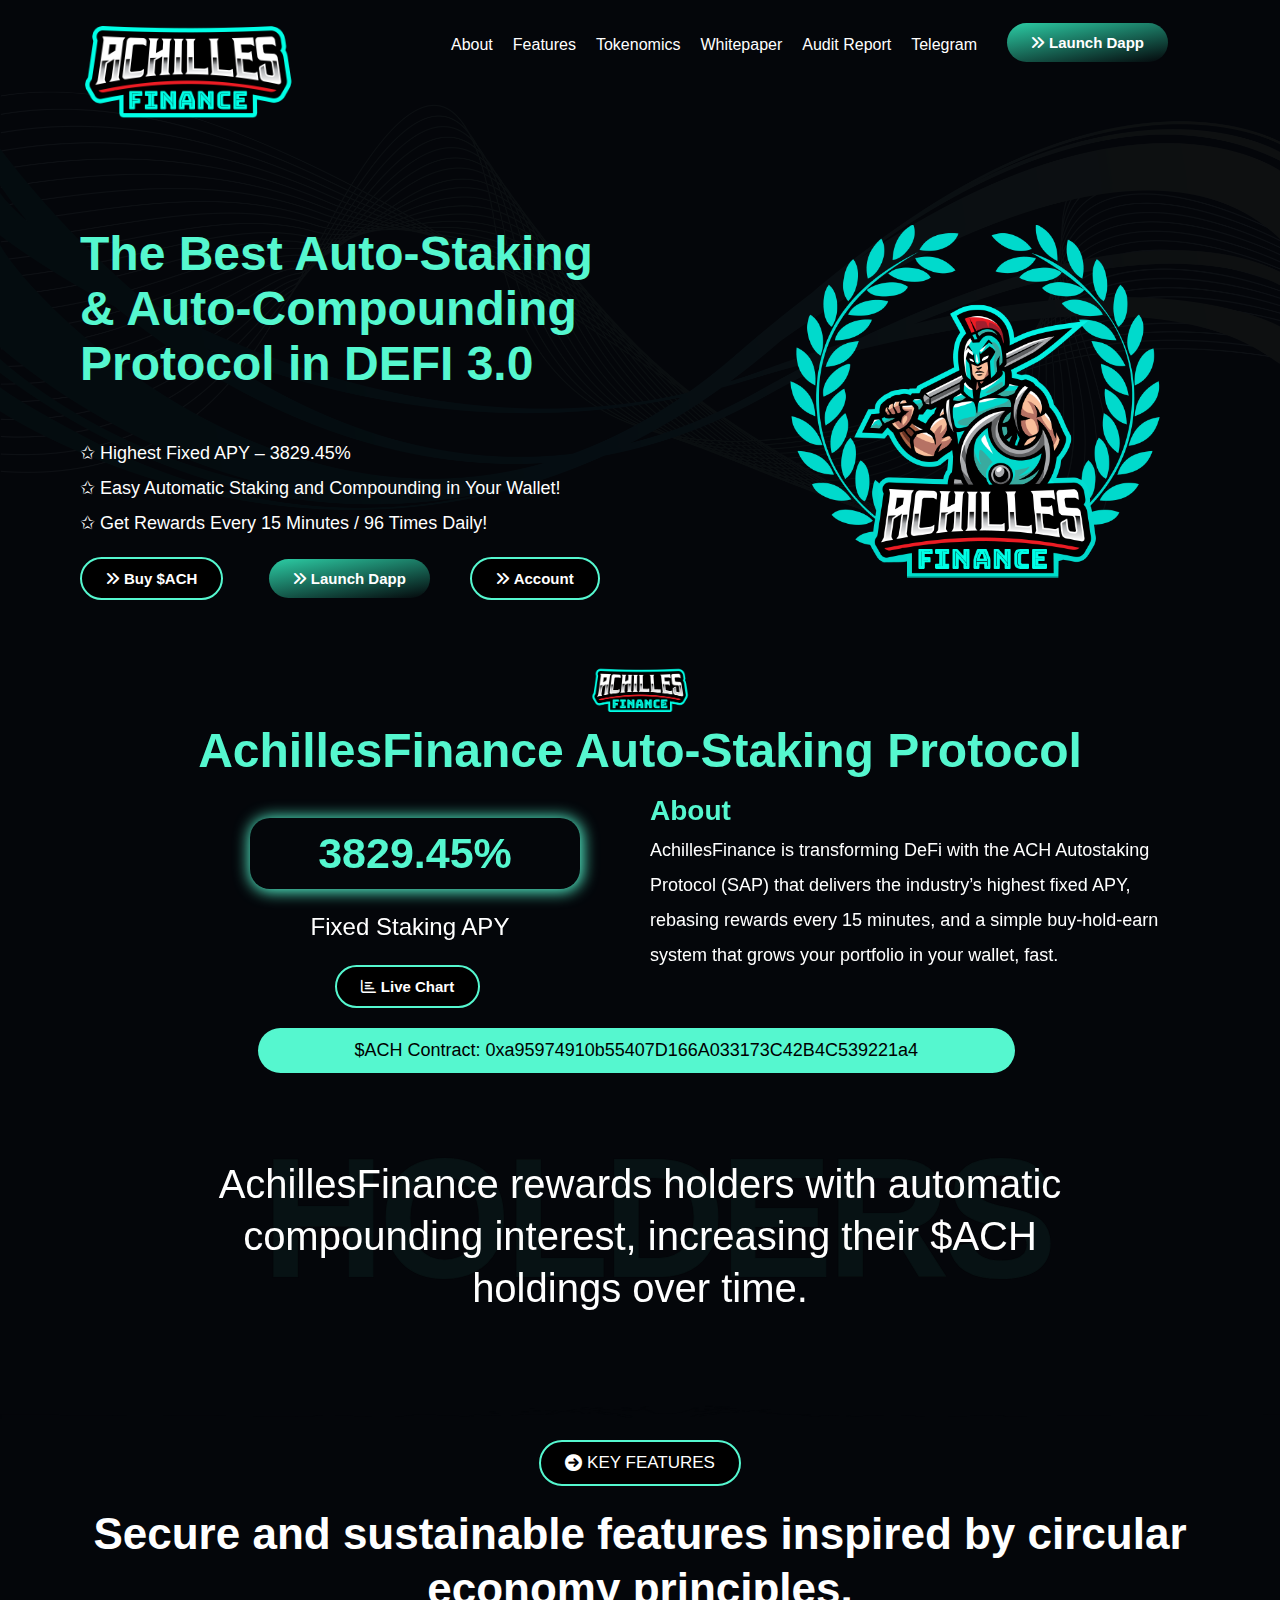
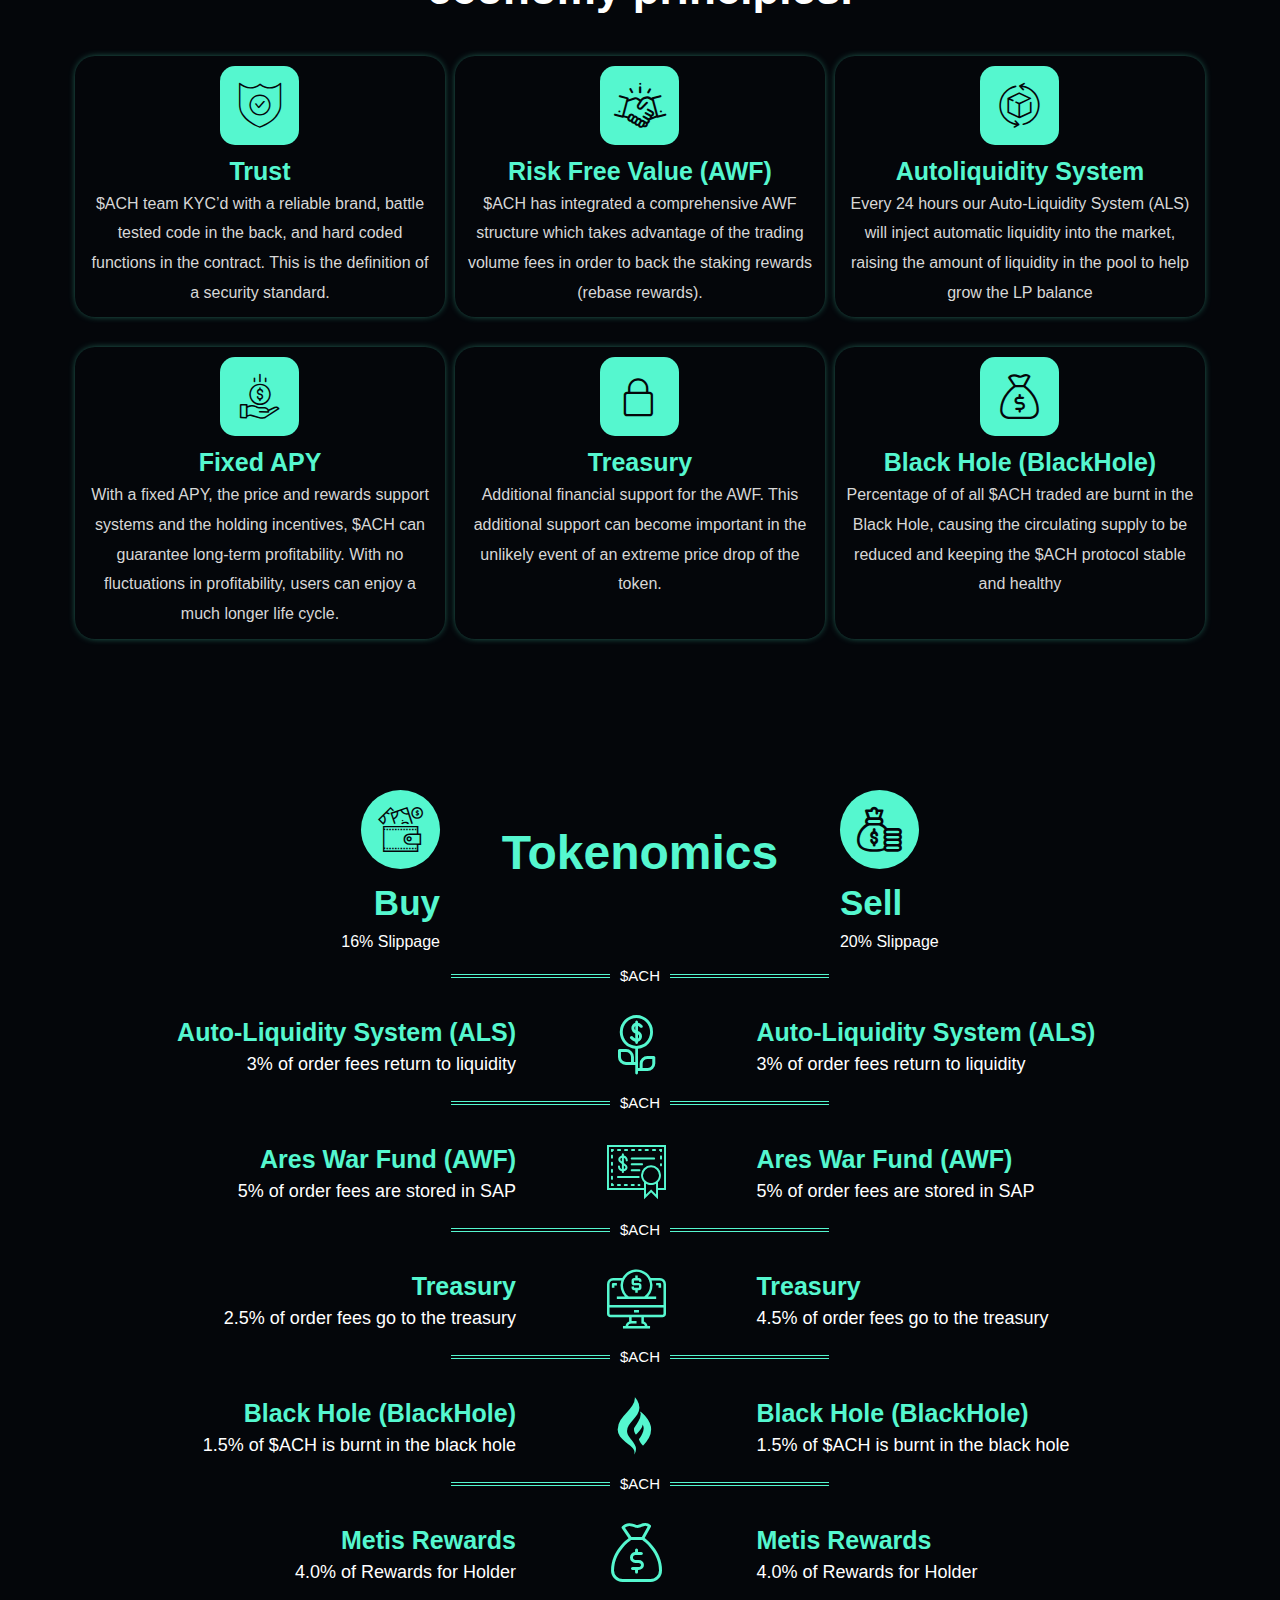
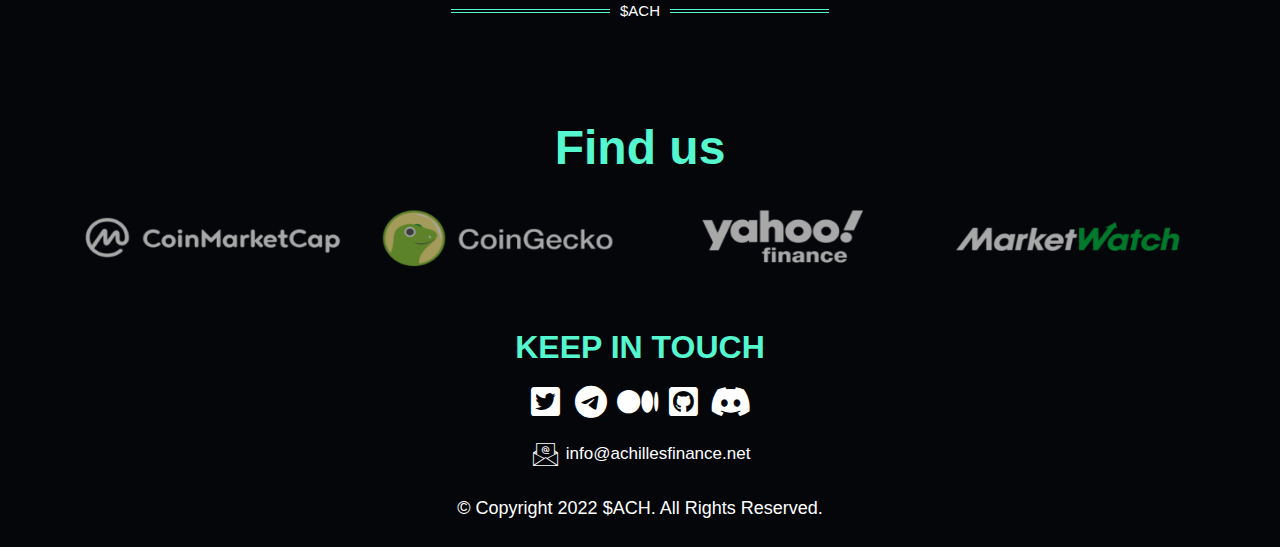
==== commit f3946ccc: "update" ====
--- a/index.html
+++ b/index.html
@@ -3293,7 +3293,7 @@
                                                         >
                                                             <div class="elementor-widget-container">
                                                                 <h2 class="elementor-heading-title elementor-size-default">
-                                                                    <a href="#" target="_blank">$ACH Contract: 0x00000000000000000000000</a>
+                                                                    <a href="https://andromeda-explorer.metis.io/address/0xa95974910b55407D166A033173C42B4C539221a4/transactions" target="_blank">$ACH Contract: 0xa95974910b55407D166A033173C42B4C539221a4</a>
                                                                 </h2>
                                                             </div>
                                                         </div>
